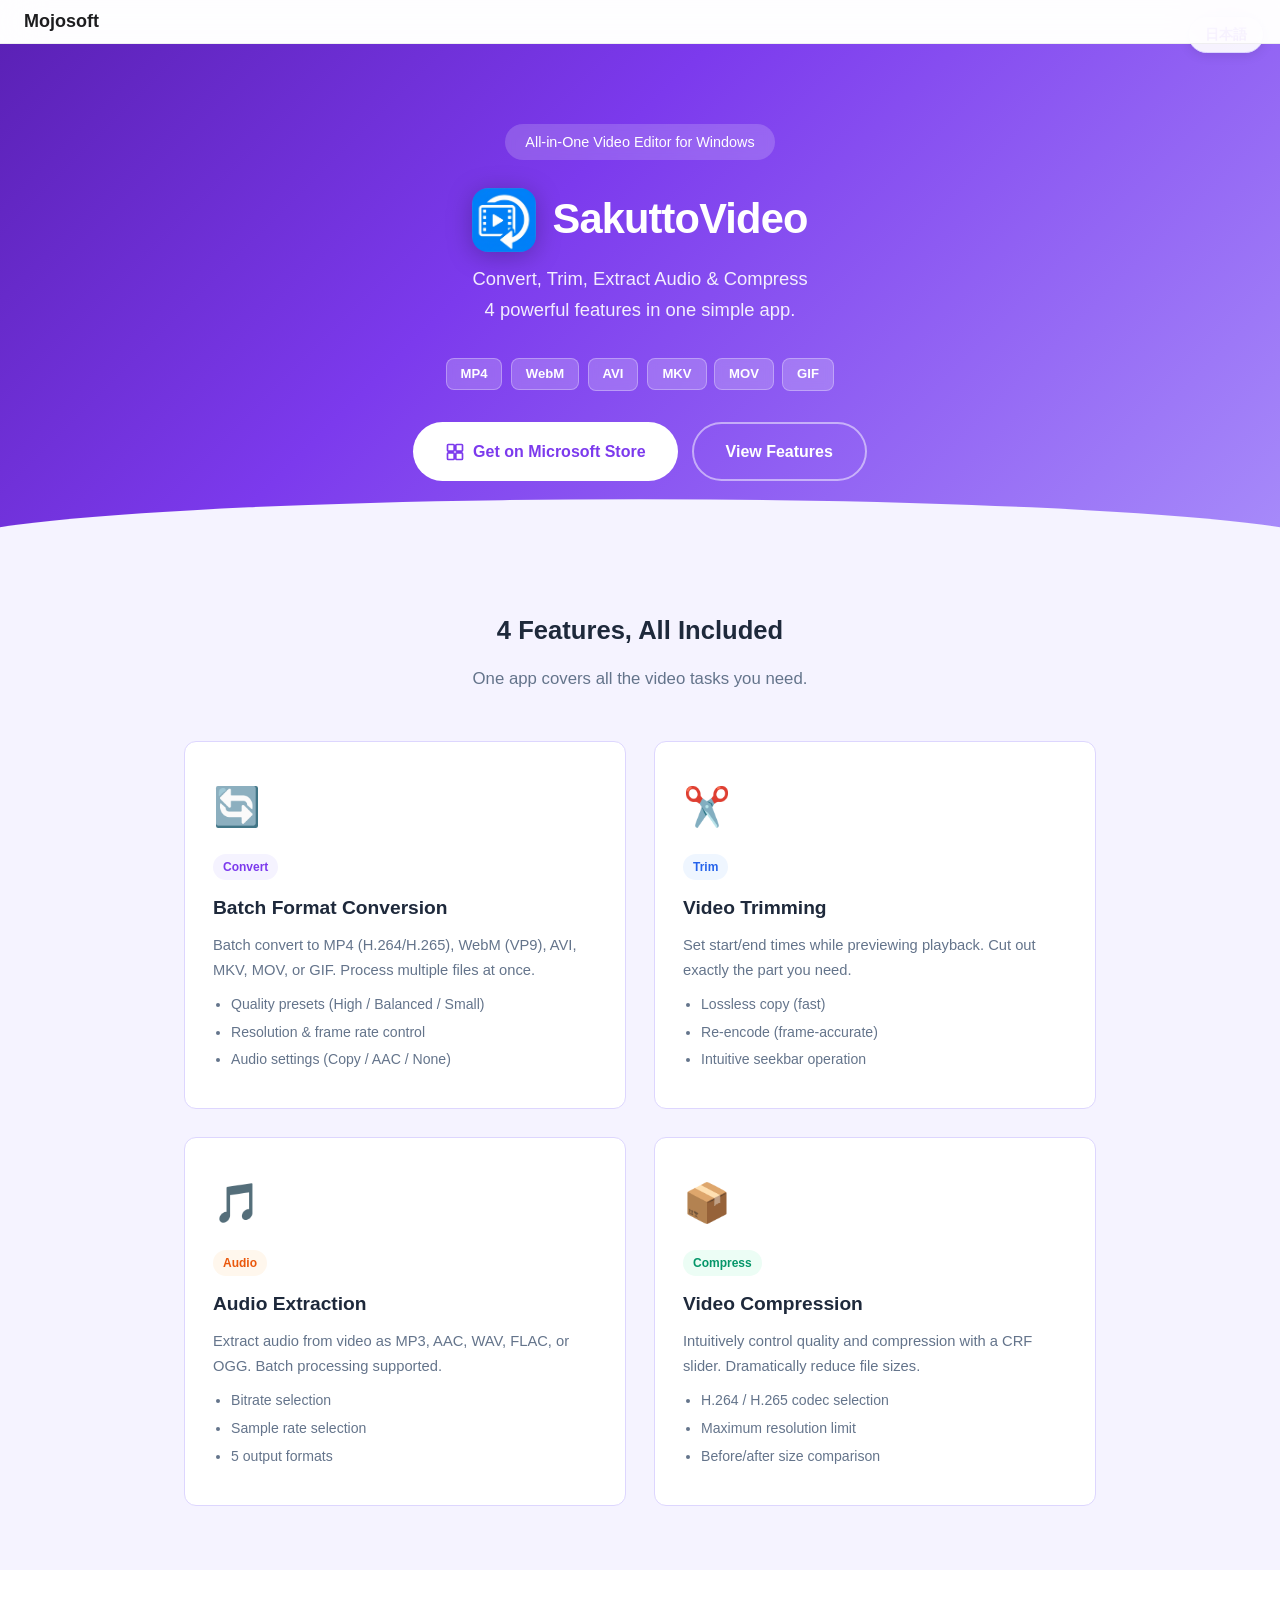
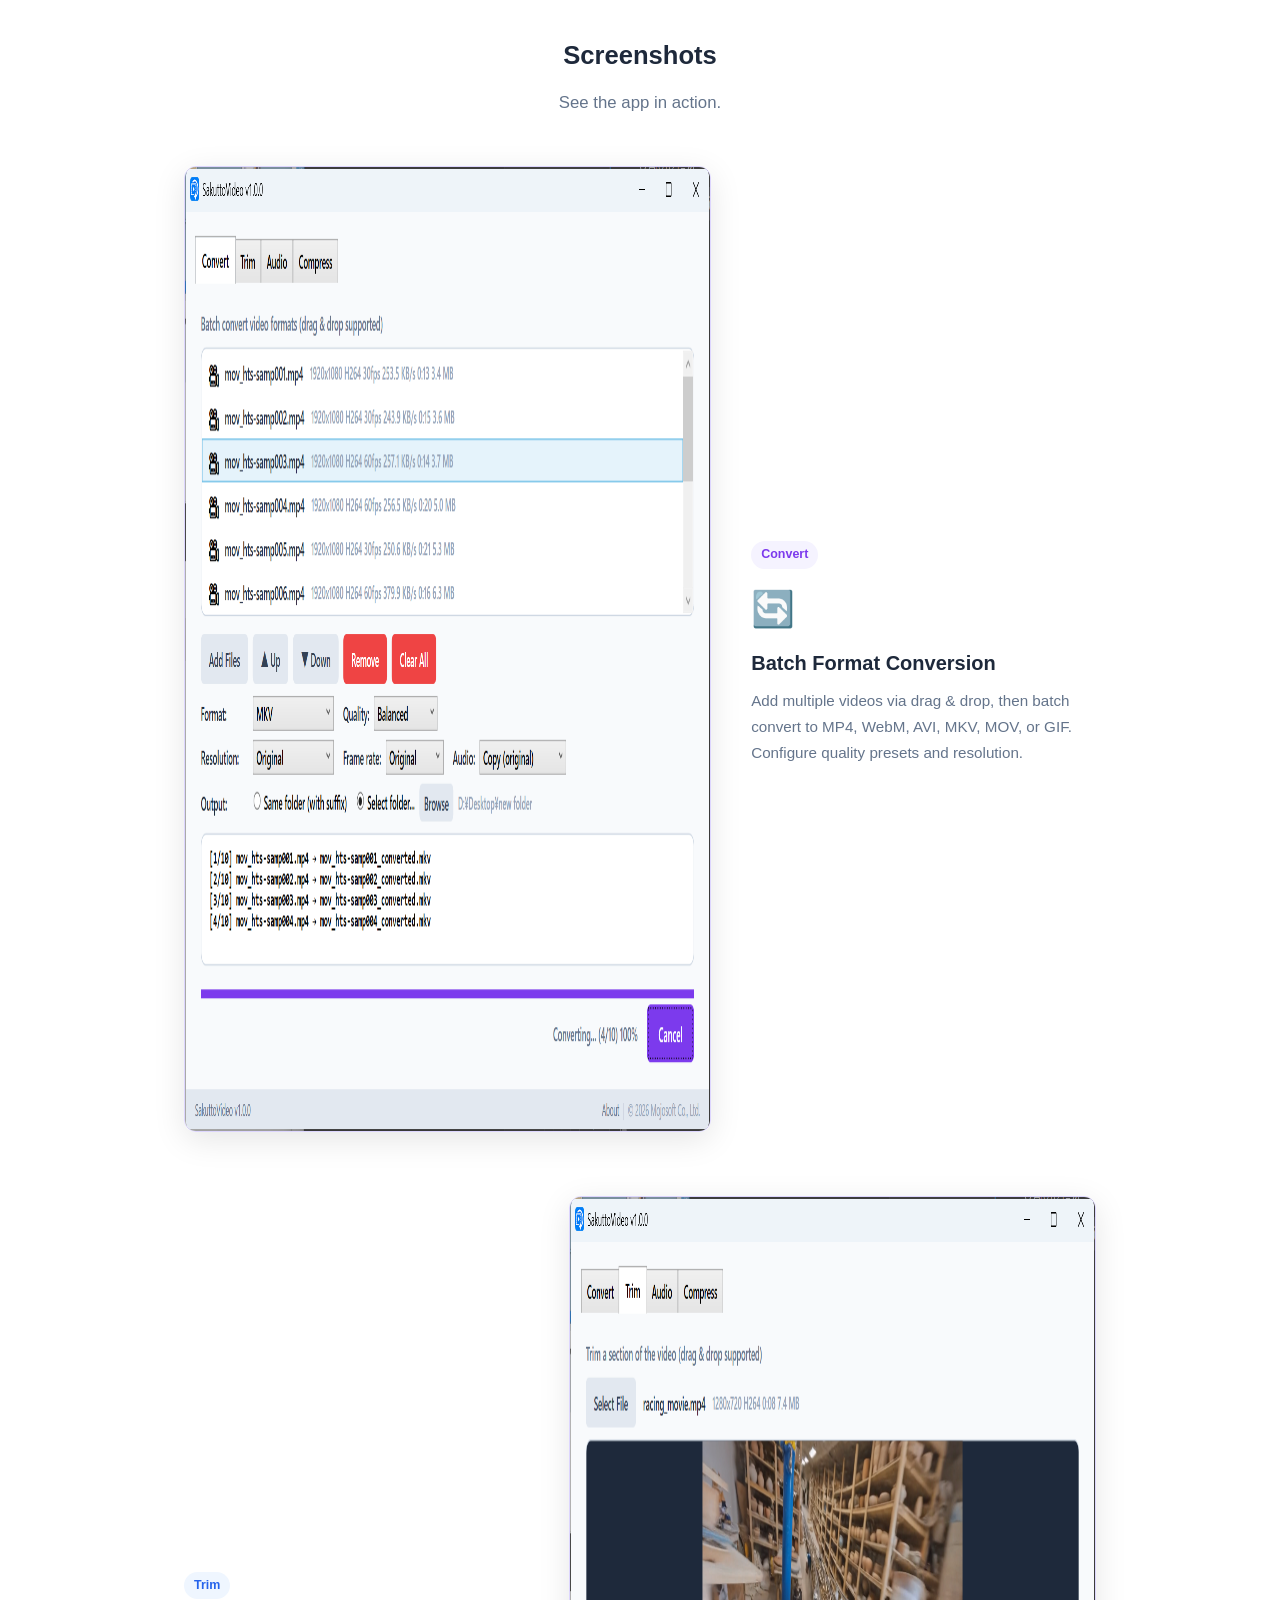
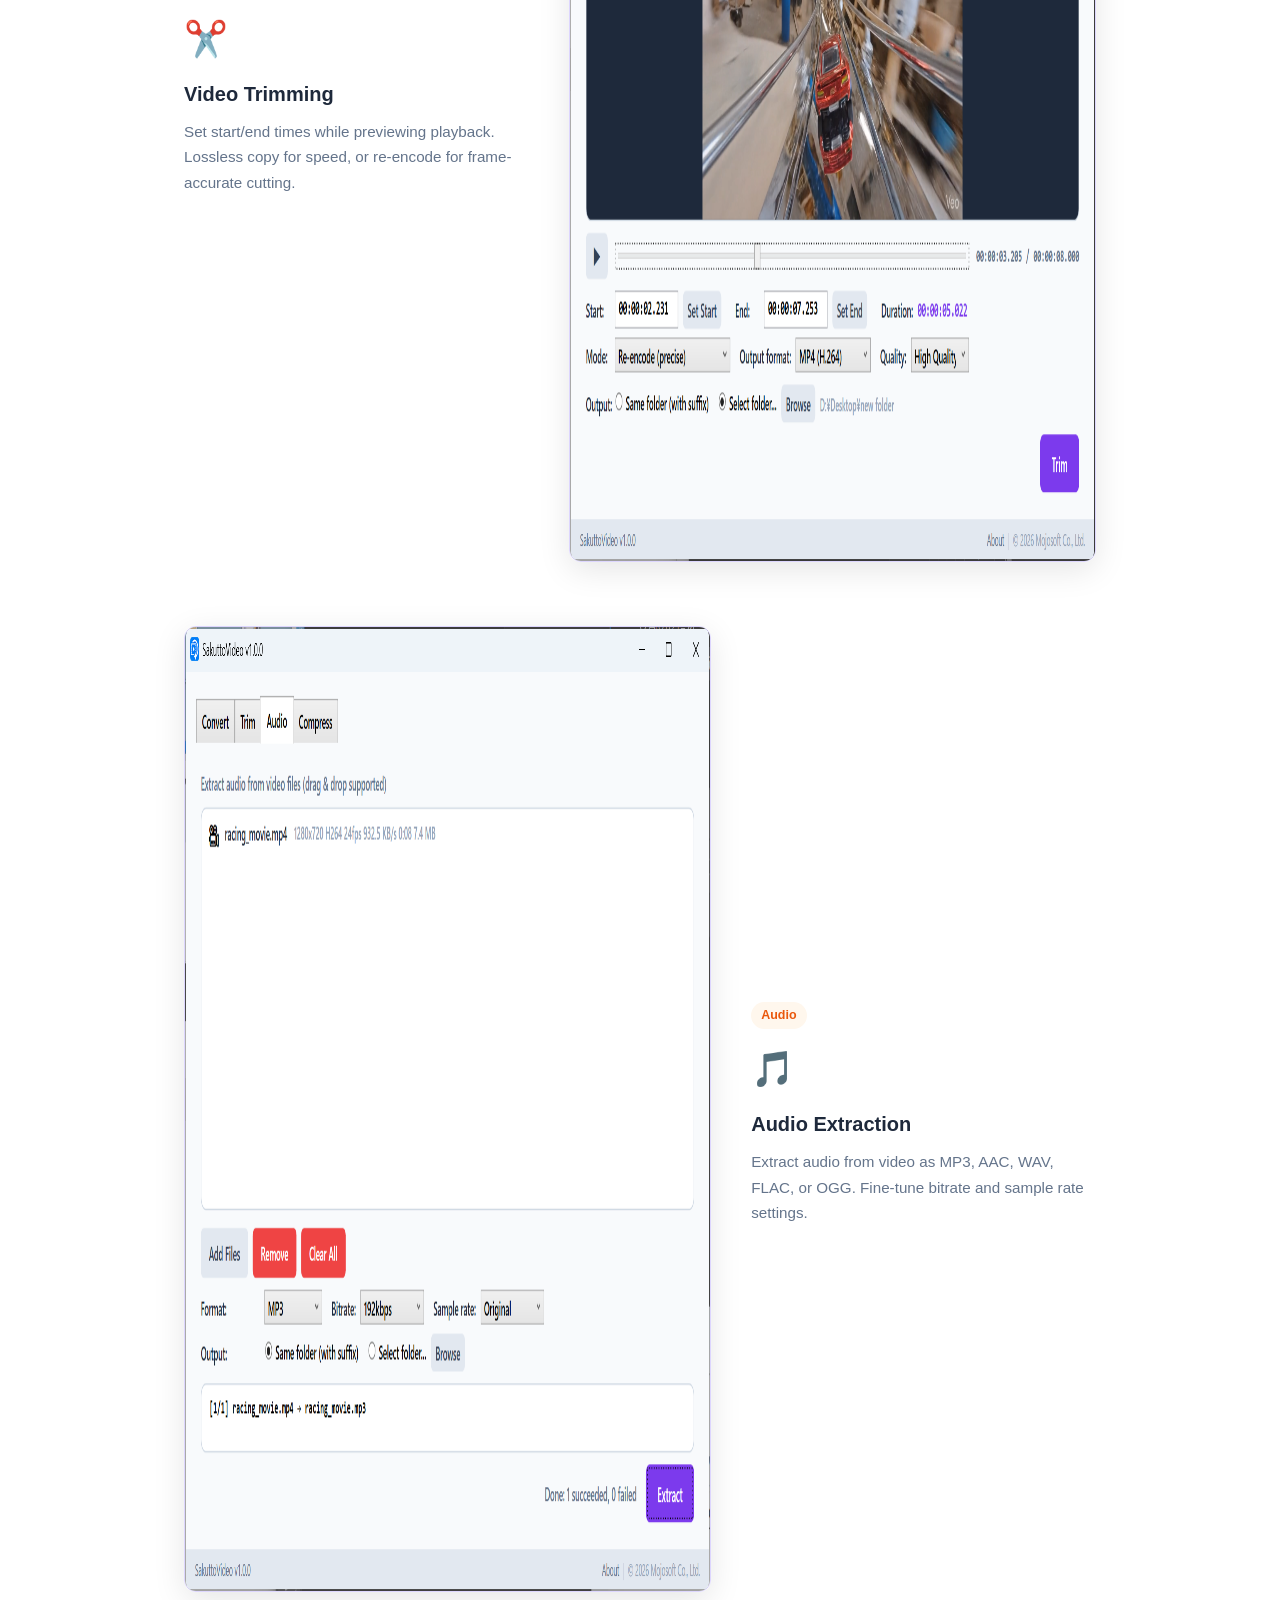
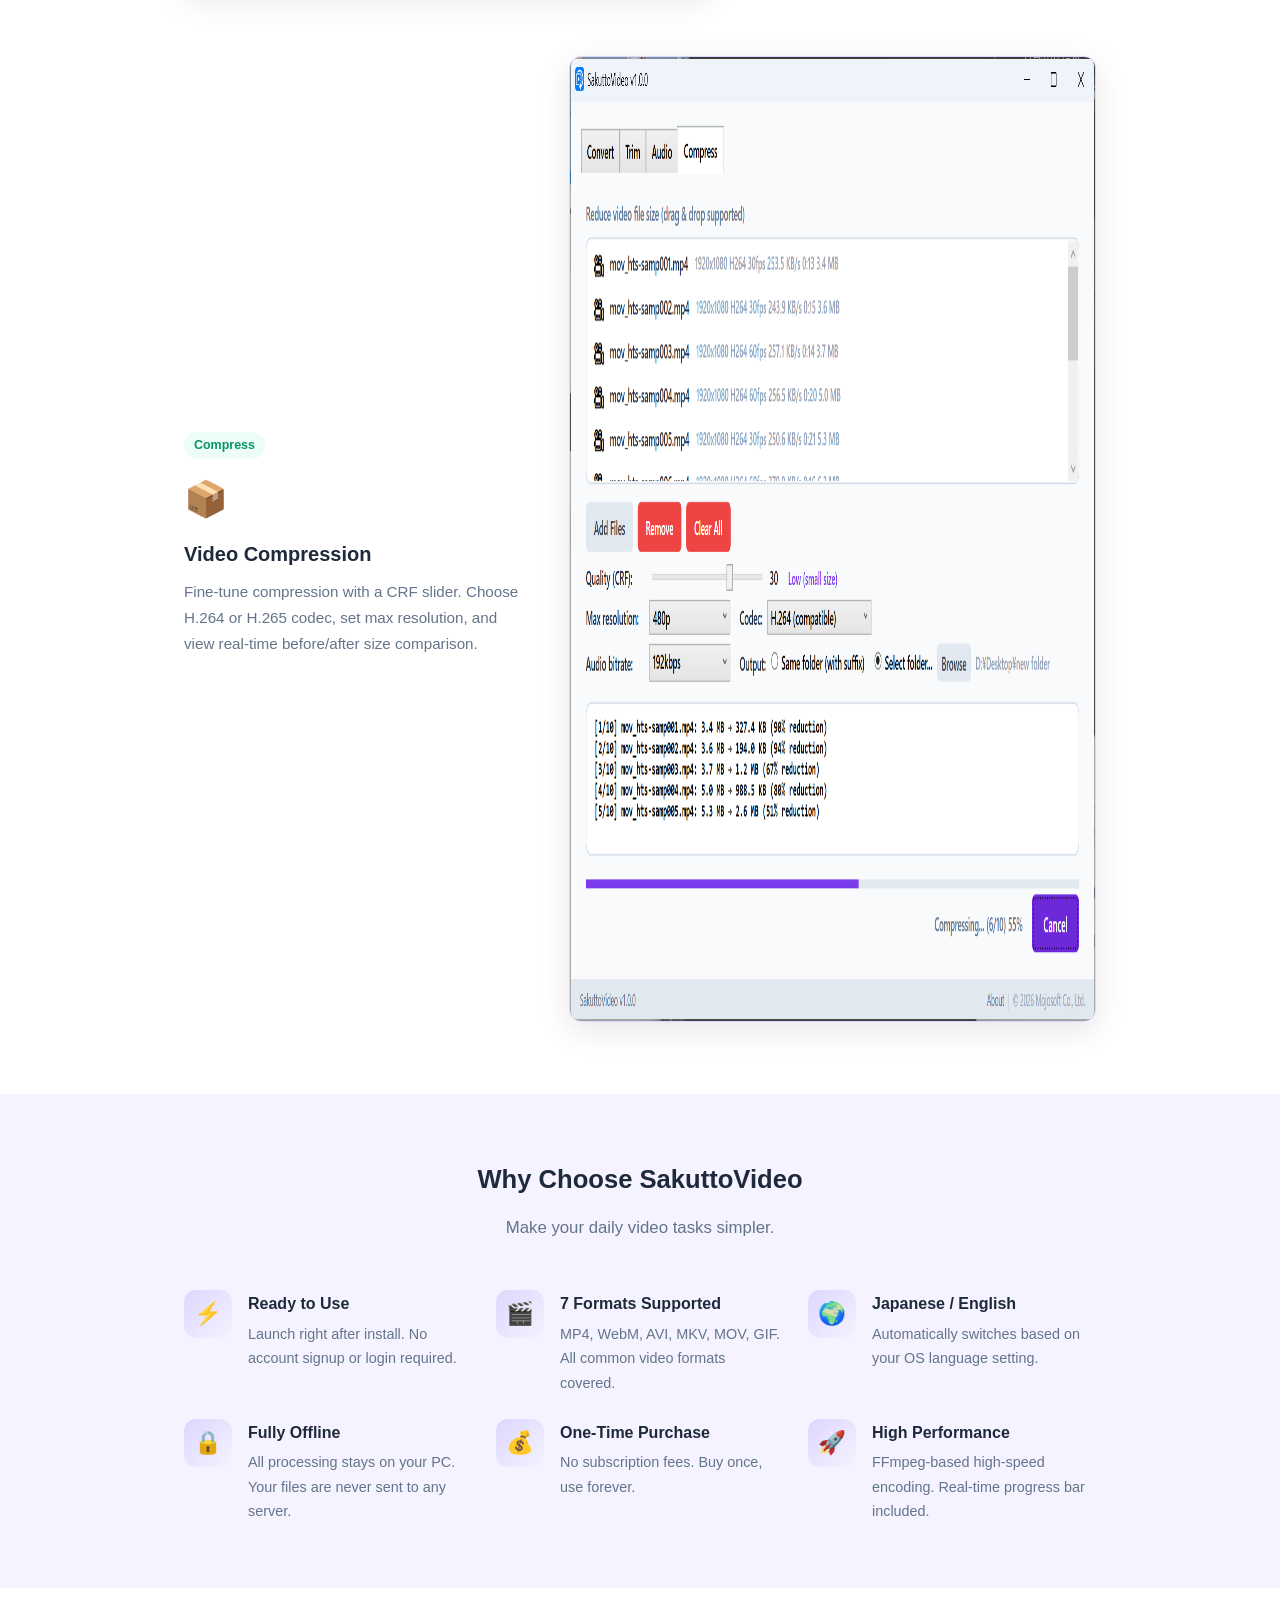
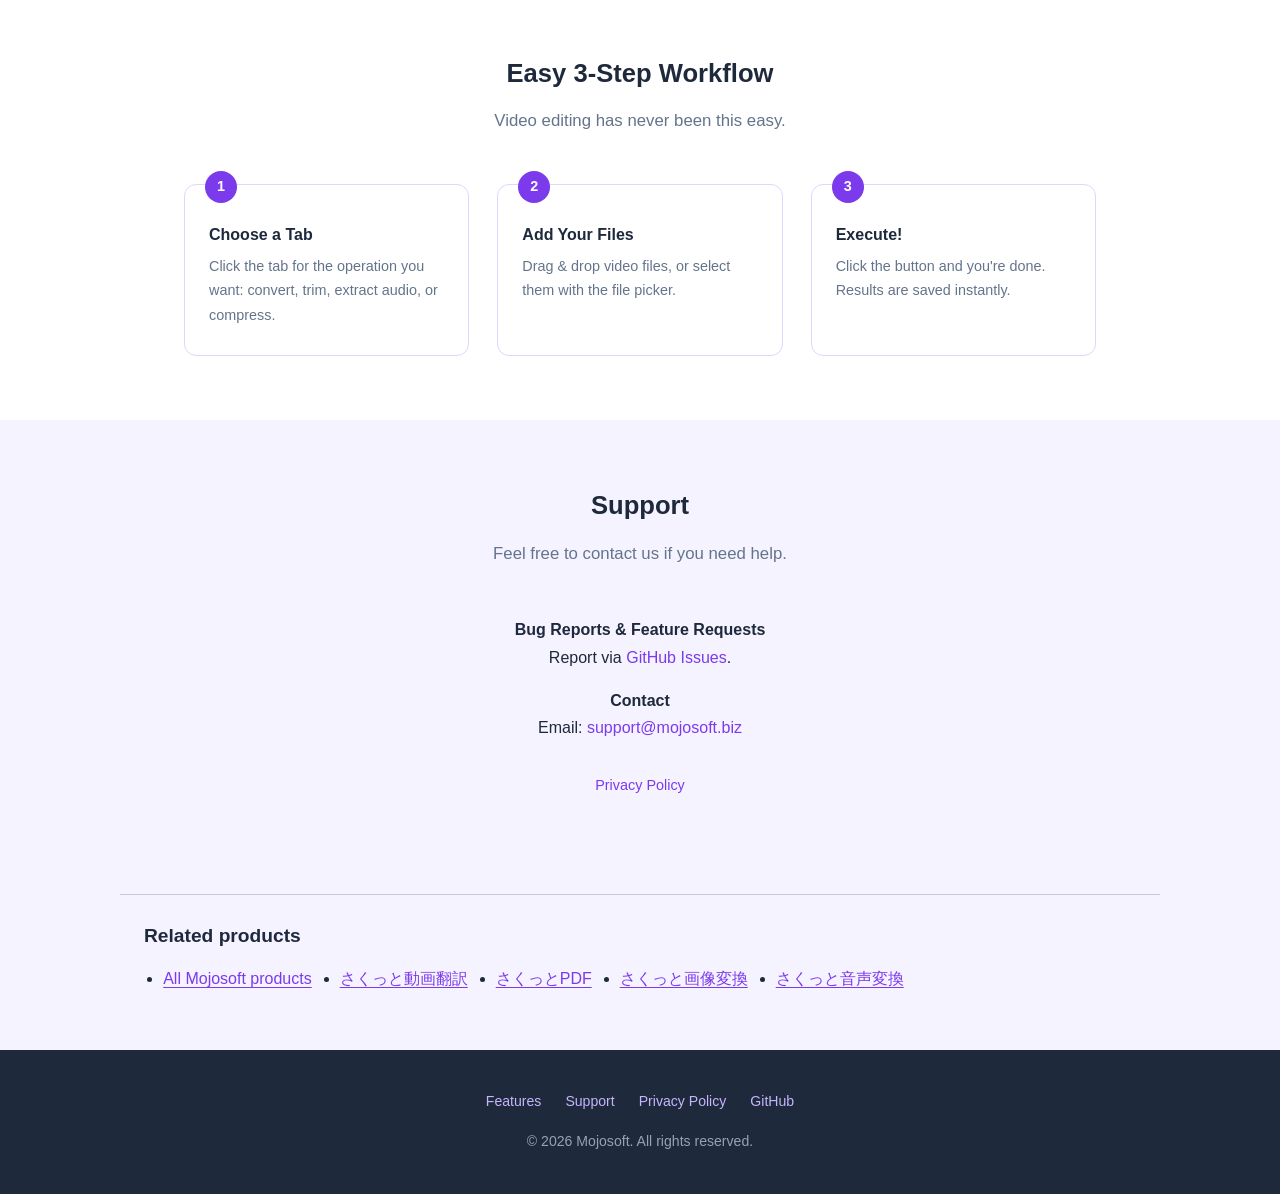
==== en/index.html @ abc1892b "Improve product SEO, canonical URLs and language navigation" ====
<!DOCTYPE html>
<html lang="en" class="lang-en">
<head>
<meta charset="UTF-8">
<meta name="viewport" content="width=device-width, initial-scale=1.0">
<title>SakuttoVideo | Convert, Compress &amp; Trim Video on Windows</title>
<meta name="description" content="Convert video formats, trim clips, extract audio and compress files in one Windows app. Process multiple videos in a batch. View screenshots and get the app from the Microsoft Store.">
<style>
*{margin:0;padding:0;box-sizing:border-box}
:root{--primary:#7C3AED;--primary-dark:#6D28D9;--accent:#F59E0B;--bg:#F5F3FF;--card:#FFFFFF;--text:#1E293B;--muted:#64748B;--border:#DDD6FE;--radius:12px}
body{font-family:"Segoe UI","Meiryo","Hiragino Sans",sans-serif;background:var(--bg);color:var(--text);line-height:1.7}
a{color:var(--primary);text-decoration:none}
a:hover{text-decoration:underline}

/* Language toggle */
.lang-toggle{position:fixed;top:16px;right:16px;z-index:1000;background:rgba(255,255,255,.92);border:1px solid var(--border);border-radius:999px;padding:6px 16px;font-size:.85rem;font-weight:600;cursor:pointer;box-shadow:0 2px 12px rgba(0,0,0,.1);transition:background .2s}
.lang-toggle:hover{background:#fff;box-shadow:0 4px 16px rgba(0,0,0,.15)}
[data-lang="ja"] .en,[data-lang="en"] .ja{display:none!important}

/* Hero */
.hero{background:linear-gradient(135deg,#5B21B6 0%,#7C3AED 40%,#A78BFA 100%);color:#fff;padding:80px 24px 64px;text-align:center;position:relative;overflow:hidden}
.hero::after{content:"";position:absolute;bottom:-2px;left:0;right:0;height:48px;background:var(--bg);clip-path:ellipse(55% 100% at 50% 100%)}
.hero-title{display:flex;align-items:center;justify-content:center;gap:16px;margin-bottom:8px}
.hero-title img{width:64px;height:64px;border-radius:16px;filter:drop-shadow(0 4px 12px rgba(0,0,0,.25))}
.hero h1{font-size:2.6rem;font-weight:800;letter-spacing:-.02em;margin:0}
.hero .subtitle{font-size:1.15rem;opacity:.9;margin-bottom:32px;font-weight:400}
.hero .tagline{display:inline-block;background:rgba(255,255,255,.18);border-radius:999px;padding:6px 20px;font-size:.9rem;margin-bottom:24px;backdrop-filter:blur(4px)}
.hero .formats{display:flex;gap:8px;justify-content:center;flex-wrap:wrap;margin-bottom:32px}
.hero .format-badge{background:rgba(255,255,255,.2);border:1px solid rgba(255,255,255,.3);border-radius:8px;padding:4px 14px;font-size:.82rem;font-weight:600;backdrop-filter:blur(4px)}
.cta-group{display:flex;gap:14px;justify-content:center;flex-wrap:wrap}
.btn{display:inline-flex;align-items:center;gap:8px;padding:14px 32px;border-radius:999px;font-size:1rem;font-weight:600;transition:transform .15s,box-shadow .15s;cursor:pointer;border:none}
.btn-primary{background:#fff;color:var(--primary)}
.btn-primary:hover{transform:translateY(-2px);box-shadow:0 8px 24px rgba(0,0,0,.18);text-decoration:none}
.btn-outline{background:transparent;color:#fff;border:2px solid rgba(255,255,255,.5)}
.btn-outline:hover{background:rgba(255,255,255,.12);text-decoration:none}

/* Container */
.container{max-width:960px;margin:0 auto;padding:0 24px}

/* Section */
.section{padding:64px 0}
.section-title{font-size:1.6rem;font-weight:700;text-align:center;margin-bottom:12px}
.section-desc{text-align:center;color:var(--muted);margin-bottom:48px;font-size:1.05rem}

/* Feature cards for 4 tabs */
.feature-grid{display:grid;grid-template-columns:repeat(2,1fr);gap:28px}
.feature-card{background:var(--card);border:1px solid var(--border);border-radius:var(--radius);padding:32px 28px;transition:transform .2s,box-shadow .2s}
.feature-card:hover{transform:translateY(-4px);box-shadow:0 12px 40px rgba(124,58,237,.12)}
.feature-card .feature-icon{font-size:2.4rem;margin-bottom:12px;display:block}
.feature-card .feature-tag{display:inline-block;font-size:.75rem;font-weight:600;padding:3px 10px;border-radius:999px;margin-bottom:12px}
.feature-card .feature-tag.convert{background:#F5F3FF;color:#7C3AED}
.feature-card .feature-tag.trim{background:#EFF6FF;color:#2563EB}
.feature-card .feature-tag.audio{background:#FFF7ED;color:#EA580C}
.feature-card .feature-tag.compress{background:#ECFDF5;color:#059669}
.feature-card h3{font-size:1.2rem;margin-bottom:8px;font-weight:700}
.feature-card p{font-size:.92rem;color:var(--muted);line-height:1.7}
.feature-card ul{margin-top:10px;padding-left:18px;font-size:.88rem;color:var(--muted)}
.feature-card ul li{margin-bottom:4px}

/* Feature detail rows (for screenshots) */
.feature-row{display:flex;gap:40px;align-items:center;margin-bottom:56px;flex-wrap:wrap}
.feature-row:last-child{margin-bottom:0}
.feature-row.reverse{flex-direction:row-reverse}
.feature-img{flex:1 1 55%;min-width:280px}
.feature-img img{width:100%;border-radius:var(--radius);box-shadow:0 8px 32px rgba(0,0,0,.10);border:1px solid var(--border);transition:transform .2s,box-shadow .2s}
.feature-img img:hover{transform:scale(1.02);box-shadow:0 12px 40px rgba(0,0,0,.15)}
.feature-info{flex:1 1 35%;min-width:220px}
.feature-info .feature-icon{font-size:2.2rem;margin-bottom:8px;display:block}
.feature-info h3{font-size:1.25rem;margin-bottom:8px;font-weight:700}
.feature-info p{font-size:.95rem;color:var(--muted);line-height:1.7}
.feature-info .feature-tag{display:inline-block;font-size:.78rem;font-weight:600;padding:3px 10px;border-radius:999px;margin-bottom:10px}
.feature-info .feature-tag.convert{background:#F5F3FF;color:#7C3AED}
.feature-info .feature-tag.trim{background:#EFF6FF;color:#2563EB}
.feature-info .feature-tag.audio{background:#FFF7ED;color:#EA580C}
.feature-info .feature-tag.compress{background:#ECFDF5;color:#059669}

/* Points */
.points{display:grid;grid-template-columns:repeat(auto-fit,minmax(260px,1fr));gap:24px;margin-top:40px}
.point{display:flex;gap:16px;align-items:flex-start}
.point-icon{flex-shrink:0;width:48px;height:48px;border-radius:12px;background:linear-gradient(135deg,#DDD6FE,#F5F3FF);display:flex;align-items:center;justify-content:center;font-size:1.4rem}
.point h3{font-size:1rem;margin-bottom:4px}
.point p{font-size:.9rem;color:var(--muted)}

/* Steps */
.steps{display:grid;grid-template-columns:repeat(auto-fit,minmax(240px,1fr));gap:28px;counter-reset:step}
.step{background:var(--card);border:1px solid var(--border);border-radius:var(--radius);padding:28px 24px;position:relative}
.step::before{counter-increment:step;content:counter(step);position:absolute;top:-14px;left:20px;width:32px;height:32px;border-radius:50%;background:var(--primary);color:#fff;font-weight:700;font-size:.9rem;display:flex;align-items:center;justify-content:center}
.step h3{margin-top:8px;font-size:1rem;margin-bottom:6px}
.step p{font-size:.9rem;color:var(--muted)}

/* Footer */
footer{background:#1E293B;color:#CBD5E1;padding:40px 24px;text-align:center;font-size:.88rem}
footer a{color:#C4B5FD}
footer .footer-links{margin-bottom:16px;display:flex;gap:24px;justify-content:center;flex-wrap:wrap}
footer .copyright{opacity:.7;margin-top:8px}

/* Responsive */
@media(max-width:700px){
  .hero h1{font-size:2rem}
  .hero .subtitle{font-size:1rem}
  .hero-logo{width:72px;height:72px;border-radius:18px}
  .feature-grid{grid-template-columns:1fr}
  .feature-row,.feature-row.reverse{flex-direction:column}
  .feature-img{min-width:100%}
  .feature-info{min-width:100%;text-align:center}
  .section{padding:48px 0}
  .feature-row{margin-bottom:40px}
}
</style>
  <link rel="canonical" href="https://mojosoftjp.github.io/sakutto-videoconverter/en/">
  <link rel="alternate" href="https://mojosoftjp.github.io/sakutto-videoconverter/" hreflang="ja">
  <link rel="alternate" href="https://mojosoftjp.github.io/sakutto-videoconverter/en/" hreflang="en">
  <link rel="alternate" href="https://mojosoftjp.github.io/sakutto-videoconverter/" hreflang="x-default">
  <meta name="robots" content="index, follow, max-image-preview:large">
  <meta property="og:title" content="SakuttoVideo | Convert, Compress &amp; Trim Video on Windows">
  <meta property="og:description" content="Convert video formats, trim clips, extract audio and compress files in one Windows app. Process multiple videos in a batch. View screenshots and get the app from the Microsoft Store.">
  <meta property="og:url" content="https://mojosoftjp.github.io/sakutto-videoconverter/en/">
  <meta property="og:type" content="website">
  <meta property="og:site_name" content="Mojosoft">
  <meta property="og:locale" content="en_US">
  <meta name="twitter:title" content="SakuttoVideo | Convert, Compress &amp; Trim Video on Windows">
  <meta name="twitter:description" content="Convert video formats, trim clips, extract audio and compress files in one Windows app. Process multiple videos in a batch. View screenshots and get the app from the Microsoft Store.">
  <meta property="og:image" content="https://mojosoftjp.github.io/sakutto-videoconverter/j1.png">
  <meta name="twitter:image" content="https://mojosoftjp.github.io/sakutto-videoconverter/j1.png">
  <meta property="og:image:alt" content="SakuttoVideo | Convert, Compress &amp; Trim Video on Windows">
  <meta name="twitter:image:alt" content="SakuttoVideo | Convert, Compress &amp; Trim Video on Windows">
  <meta property="og:image:width" content="1362">
  <meta property="og:image:height" content="966">
  <meta name="twitter:card" content="summary_large_image">
<script type="application/ld+json">
{
  "@context": "https://schema.org",
  "@graph": [
    {
      "@type": "SoftwareApplication",
      "@id": "https://mojosoftjp.github.io/sakutto-videoconverter/en/#software",
      "name": "さくっと動画変換",
      "url": "https://mojosoftjp.github.io/sakutto-videoconverter/en/",
      "description": "Convert video formats, trim clips, extract audio and compress files in one Windows app. Process multiple videos in a batch. View screenshots and get the app from the Microsoft Store.",
      "image": "https://mojosoftjp.github.io/sakutto-videoconverter/j1.png",
      "operatingSystem": "Windows",
      "applicationCategory": "MultimediaApplication",
      "inLanguage": "en",
      "publisher": {
        "@type": "Organization",
        "@id": "https://mojosoft.biz/#organization",
        "name": "Mojosoft",
        "url": "https://mojosoft.biz/"
      }
    },
    {
      "@type": "BreadcrumbList",
      "@id": "https://mojosoftjp.github.io/sakutto-videoconverter/en/#breadcrumb",
      "itemListElement": [
        {
          "@type": "ListItem",
          "position": 1,
          "name": "Mojosoft",
          "item": "https://mojosoft.biz/"
        },
        {
          "@type": "ListItem",
          "position": 2,
          "name": "さくっと動画変換",
          "item": "https://mojosoftjp.github.io/sakutto-videoconverter/en/"
        }
      ]
    },
    {
      "@type": "WebPage",
      "@id": "https://mojosoftjp.github.io/sakutto-videoconverter/en/#webpage",
      "url": "https://mojosoftjp.github.io/sakutto-videoconverter/en/",
      "name": "SakuttoVideo | Convert, Compress & Trim Video on Windows",
      "inLanguage": "en",
      "mainEntity": {
        "@id": "https://mojosoftjp.github.io/sakutto-videoconverter/en/#software"
      },
      "breadcrumb": {
        "@id": "https://mojosoftjp.github.io/sakutto-videoconverter/en/#breadcrumb"
      }
    }
  ]
}
</script>
<style id="seo-navigation-style">
.seo-navigation{max-width:1040px;margin:32px auto;padding:24px;line-height:1.8;border-top:1px solid #8886}
.seo-navigation h2{font-size:1.2rem;margin:0 0 12px}.seo-navigation ul{padding-left:1.2em;display:flex;flex-wrap:wrap;gap:8px 28px}
.seo-navigation a{text-decoration:underline;text-underline-offset:3px}.seo-navigation details{padding:12px 0;border-bottom:1px solid #8884}
.seo-navigation summary{cursor:pointer;font-weight:600}.seo-navigation p{margin:10px 0}.seo-product-label{display:block;font-size:.35em;line-height:1.5;margin-bottom:.6em;letter-spacing:0}
.seo-table-scroll{max-width:100%;overflow-x:auto;margin:16px 0}code{overflow-wrap:anywhere;word-break:break-word}
@media(prefers-reduced-motion:reduce){.fade-in,.reveal,.reveal-scale,.rv{opacity:1!important;transform:none!important;animation:none!important;transition:none!important}}
</style><noscript><style>.fade-in,.reveal,.reveal-scale,.rv{opacity:1!important;transform:none!important}</style></noscript>
</head>
<body data-lang="en">

<!-- Mojosoft Header -->
<nav style="position:fixed;top:0;left:0;right:0;z-index:9999;background:rgba(255,255,255,.85);backdrop-filter:saturate(180%) blur(20px);-webkit-backdrop-filter:saturate(180%) blur(20px);border-bottom:1px solid rgba(0,0,0,.06);height:44px;display:flex;align-items:center;padding:0 24px;">
  <a href="https://mojosoft.biz/" style="font-size:18px;font-weight:700;color:#1D1D1F;text-decoration:none;font-family:'Noto Sans JP',sans-serif;">Mojosoft</a>
</nav>
<div style="height:44px;"></div>

<!-- Language toggle -->
<a class="lang-toggle" href="https://mojosoftjp.github.io/sakutto-videoconverter/" lang="ja" style="text-decoration:none">日本語</a>

<!-- Hero -->
<header class="hero">
  <div class="ja"><div class="tagline">Windows 用動画編集ツール</div></div>
  <div class="en"><div class="tagline">All-in-One Video Editor for Windows</div></div>
  <div class="hero-title">
    <img src="../logo.png" alt="SakuttoVideo icon" width="1080" height="1080" decoding="async">
    <h1><span class="ja">さくっと動画変換</span><span class="en">SakuttoVideo</span></h1>
  </div>
  <p class="subtitle">
    <span class="ja">変換・トリミング・音声抽出・圧縮<br>4つの機能をシンプルなひとつのアプリに。</span>
    <span class="en">Convert, Trim, Extract Audio &amp; Compress<br>4 powerful features in one simple app.</span>
  </p>
  <div class="formats">
    <span class="format-badge">MP4</span>
    <span class="format-badge">WebM</span>
    <span class="format-badge">AVI</span>
    <span class="format-badge">MKV</span>
    <span class="format-badge">MOV</span>
    <span class="format-badge">GIF</span>
  </div>
  <div class="cta-group">
    <a href="https://www.microsoft.com/store/apps/9N09RQK239JP" class="btn btn-primary">
      <svg width="20" height="20" viewBox="0 0 24 24" fill="none" stroke="currentColor" stroke-width="2"><rect x="3" y="3" width="8" height="8" rx="1"/><rect x="13" y="3" width="8" height="8" rx="1"/><rect x="3" y="13" width="8" height="8" rx="1"/><rect x="13" y="13" width="8" height="8" rx="1"/></svg>
      <span class="ja">Microsoft Store で入手</span><span class="en">Get on Microsoft Store</span>
    </a>
    <a href="#features" class="btn btn-outline">
      <span class="ja">機能を見る</span><span class="en">View Features</span>
    </a>
  </div>
</header>

<!-- Feature overview cards -->
<section id="features" class="section">
  <div class="container">
    <h2 class="section-title"><span class="ja">4つの機能、ぜんぶ入り</span><span class="en">4 Features, All Included</span></h2>
    <p class="section-desc"><span class="ja">動画の変換・編集がこのアプリひとつで完結します。</span><span class="en">One app covers all the video tasks you need.</span></p>
    <div class="feature-grid">
      <!-- 1: Convert -->
      <div class="feature-card">
        <span class="feature-icon">&#x1F504;</span>
        <span class="feature-tag convert"><span class="ja">変換</span><span class="en">Convert</span></span>
        <h3><span class="ja">一括フォーマット変換</span><span class="en">Batch Format Conversion</span></h3>
        <p><span class="ja">MP4(H.264/H.265)・WebM(VP9)・AVI・MKV・MOV・GIFへ一括変換。複数ファイルをまとめて処理。</span><span class="en">Batch convert to MP4 (H.264/H.265), WebM (VP9), AVI, MKV, MOV, or GIF. Process multiple files at once.</span></p>
        <ul>
          <li><span class="ja">画質プリセット（高画質/バランス/小サイズ）</span><span class="en">Quality presets (High / Balanced / Small)</span></li>
          <li><span class="ja">解像度・フレームレート指定</span><span class="en">Resolution &amp; frame rate control</span></li>
          <li><span class="ja">音声設定（コピー/AAC/なし）</span><span class="en">Audio settings (Copy / AAC / None)</span></li>
        </ul>
      </div>
      <!-- 2: Trim -->
      <div class="feature-card">
        <span class="feature-icon">&#x2702;&#xFE0F;</span>
        <span class="feature-tag trim"><span class="ja">トリミング</span><span class="en">Trim</span></span>
        <h3><span class="ja">動画トリミング</span><span class="en">Video Trimming</span></h3>
        <p><span class="ja">プレビュー再生しながら開始・終了時刻を設定。必要な部分だけ切り出し。</span><span class="en">Set start/end times while previewing playback. Cut out exactly the part you need.</span></p>
        <ul>
          <li><span class="ja">無劣化コピー（高速）</span><span class="en">Lossless copy (fast)</span></li>
          <li><span class="ja">再エンコード（フレーム正確）</span><span class="en">Re-encode (frame-accurate)</span></li>
          <li><span class="ja">シークバーで直感的に操作</span><span class="en">Intuitive seekbar operation</span></li>
        </ul>
      </div>
      <!-- 3: Audio Extract -->
      <div class="feature-card">
        <span class="feature-icon">&#x1F3B5;</span>
        <span class="feature-tag audio"><span class="ja">音声抽出</span><span class="en">Audio</span></span>
        <h3><span class="ja">音声抽出</span><span class="en">Audio Extraction</span></h3>
        <p><span class="ja">動画からMP3・AAC・WAV・FLAC・OGGで音声を抽出。複数ファイルの一括処理に対応。</span><span class="en">Extract audio from video as MP3, AAC, WAV, FLAC, or OGG. Batch processing supported.</span></p>
        <ul>
          <li><span class="ja">ビットレート指定</span><span class="en">Bitrate selection</span></li>
          <li><span class="ja">サンプルレート指定</span><span class="en">Sample rate selection</span></li>
          <li><span class="ja">5フォーマット対応</span><span class="en">5 output formats</span></li>
        </ul>
      </div>
      <!-- 4: Compress -->
      <div class="feature-card">
        <span class="feature-icon">&#x1F4E6;</span>
        <span class="feature-tag compress"><span class="ja">圧縮</span><span class="en">Compress</span></span>
        <h3><span class="ja">動画圧縮</span><span class="en">Video Compression</span></h3>
        <p><span class="ja">CRFスライダーで画質と圧縮率を直感的にコントロール。ファイルサイズを大幅削減。</span><span class="en">Intuitively control quality and compression with a CRF slider. Dramatically reduce file sizes.</span></p>
        <ul>
          <li><span class="ja">H.264 / H.265 コーデック選択</span><span class="en">H.264 / H.265 codec selection</span></li>
          <li><span class="ja">最大解像度制限</span><span class="en">Maximum resolution limit</span></li>
          <li><span class="ja">圧縮前後サイズ比較</span><span class="en">Before/after size comparison</span></li>
        </ul>
      </div>
    </div>
  </div>
</section>

<!-- Screenshots -->
<section class="section" style="background:#fff">
  <div class="container">
    <h2 class="section-title"><span class="ja">スクリーンショット</span><span class="en">Screenshots</span></h2>
    <p class="section-desc"><span class="ja">実際のアプリの画面をご覧ください。</span><span class="en">See the app in action.</span></p>

    <!-- 1: Convert -->
    <div class="feature-row">
      <div class="feature-img">
        <img class="ja" src="../j1.png" alt="一括変換の画面" loading="lazy" width="1362" height="966" decoding="async">
        <img class="en" src="../e1.png" alt="Batch Convert" loading="lazy" width="1362" height="966" decoding="async">
      </div>
      <div class="feature-info">
        <span class="feature-tag convert"><span class="ja">変換</span><span class="en">Convert</span></span>
        <span class="feature-icon">&#x1F504;</span>
        <h3><span class="ja">一括フォーマット変換</span><span class="en">Batch Format Conversion</span></h3>
        <p><span class="ja">複数の動画をドラッグ&amp;ドロップで追加し、MP4・WebM・AVI・MKV・MOV・GIFに一括変換。画質プリセットや解像度も設定可能。</span><span class="en">Add multiple videos via drag &amp; drop, then batch convert to MP4, WebM, AVI, MKV, MOV, or GIF. Configure quality presets and resolution.</span></p>
      </div>
    </div>

    <!-- 2: Trim -->
    <div class="feature-row reverse">
      <div class="feature-img">
        <img class="ja" src="../j2.png" alt="トリミングの画面" loading="lazy" width="1362" height="966" decoding="async">
        <img class="en" src="../e2.png" alt="Trim" loading="lazy" width="1362" height="966" decoding="async">
      </div>
      <div class="feature-info">
        <span class="feature-tag trim"><span class="ja">トリミング</span><span class="en">Trim</span></span>
        <span class="feature-icon">&#x2702;&#xFE0F;</span>
        <h3><span class="ja">動画トリミング</span><span class="en">Video Trimming</span></h3>
        <p><span class="ja">プレビュー再生しながら開始・終了時刻を指定。無劣化コピーなら高速に、再エンコードならフレーム単位で正確に切り出し。</span><span class="en">Set start/end times while previewing playback. Lossless copy for speed, or re-encode for frame-accurate cutting.</span></p>
      </div>
    </div>

    <!-- 3: Audio Extract -->
    <div class="feature-row">
      <div class="feature-img">
        <img class="ja" src="../j3.png" alt="音声抽出の画面" loading="lazy" width="1362" height="966" decoding="async">
        <img class="en" src="../e3.png" alt="Audio Extraction" loading="lazy" width="1362" height="966" decoding="async">
      </div>
      <div class="feature-info">
        <span class="feature-tag audio"><span class="ja">音声抽出</span><span class="en">Audio</span></span>
        <span class="feature-icon">&#x1F3B5;</span>
        <h3><span class="ja">音声抽出</span><span class="en">Audio Extraction</span></h3>
        <p><span class="ja">動画から音声だけをMP3・AAC・WAV・FLAC・OGGで抽出。ビットレートやサンプルレートも細かく指定可能。</span><span class="en">Extract audio from video as MP3, AAC, WAV, FLAC, or OGG. Fine-tune bitrate and sample rate settings.</span></p>
      </div>
    </div>

    <!-- 4: Compress -->
    <div class="feature-row reverse">
      <div class="feature-img">
        <img class="ja" src="../j4.png" alt="圧縮の画面" loading="lazy" width="1362" height="966" decoding="async">
        <img class="en" src="../e4.png" alt="Compression" loading="lazy" width="1362" height="966" decoding="async">
      </div>
      <div class="feature-info">
        <span class="feature-tag compress"><span class="ja">圧縮</span><span class="en">Compress</span></span>
        <span class="feature-icon">&#x1F4E6;</span>
        <h3><span class="ja">動画圧縮</span><span class="en">Video Compression</span></h3>
        <p><span class="ja">CRFスライダーで圧縮率を微調整。H.264/H.265コーデック選択、最大解像度制限、圧縮前後のサイズ比較をリアルタイム表示。</span><span class="en">Fine-tune compression with a CRF slider. Choose H.264 or H.265 codec, set max resolution, and view real-time before/after size comparison.</span></p>
      </div>
    </div>
  </div>
</section>

<!-- Why choose -->
<section class="section">
  <div class="container">
    <h2 class="section-title"><span class="ja">選ばれる理由</span><span class="en">Why Choose SakuttoVideo</span></h2>
    <p class="section-desc"><span class="ja">日常の動画作業を、もっとシンプルに。</span><span class="en">Make your daily video tasks simpler.</span></p>
    <div class="points">
      <div class="point">
        <div class="point-icon">&#x26A1;</div>
        <div>
          <h3><span class="ja">すぐ使える</span><span class="en">Ready to Use</span></h3>
          <p><span class="ja">インストールしたらすぐ起動。アカウント登録もログインも不要です。</span><span class="en">Launch right after install. No account signup or login required.</span></p>
        </div>
      </div>
      <div class="point">
        <div class="point-icon">&#x1F3AC;</div>
        <div>
          <h3><span class="ja">7フォーマット対応</span><span class="en">7 Formats Supported</span></h3>
          <p><span class="ja">MP4・WebM・AVI・MKV・MOV・GIF。よく使う動画形式をすべてカバー。</span><span class="en">MP4, WebM, AVI, MKV, MOV, GIF. All common video formats covered.</span></p>
        </div>
      </div>
      <div class="point">
        <div class="point-icon">&#x1F30D;</div>
        <div>
          <h3><span class="ja">日本語/英語対応</span><span class="en">Japanese / English</span></h3>
          <p><span class="ja">OSの言語設定に合わせて自動で切り替わります。</span><span class="en">Automatically switches based on your OS language setting.</span></p>
        </div>
      </div>
      <div class="point">
        <div class="point-icon">&#x1F512;</div>
        <div>
          <h3><span class="ja">完全オフライン</span><span class="en">Fully Offline</span></h3>
          <p><span class="ja">すべての処理はPC上で完結。ファイルが外部に送信されることはありません。</span><span class="en">All processing stays on your PC. Your files are never sent to any server.</span></p>
        </div>
      </div>
      <div class="point">
        <div class="point-icon">&#x1F4B0;</div>
        <div>
          <h3><span class="ja">買い切り</span><span class="en">One-Time Purchase</span></h3>
          <p><span class="ja">月額課金なし。一度購入すればずっと使えます。</span><span class="en">No subscription fees. Buy once, use forever.</span></p>
        </div>
      </div>
      <div class="point">
        <div class="point-icon">&#x1F680;</div>
        <div>
          <h3><span class="ja">高性能</span><span class="en">High Performance</span></h3>
          <p><span class="ja">FFmpegベースの高速エンコード。プログレスバーで進捗をリアルタイム確認。</span><span class="en">FFmpeg-based high-speed encoding. Real-time progress bar included.</span></p>
        </div>
      </div>
    </div>
  </div>
</section>

<!-- How to use -->
<section class="section" style="background:#fff">
  <div class="container">
    <h2 class="section-title"><span class="ja">使い方はかんたん 3ステップ</span><span class="en">Easy 3-Step Workflow</span></h2>
    <p class="section-desc"><span class="ja">動画編集がこんなにラクになります。</span><span class="en">Video editing has never been this easy.</span></p>
    <div class="steps">
      <div class="step">
        <h3><span class="ja">タブを選ぶ</span><span class="en">Choose a Tab</span></h3>
        <p><span class="ja">変換・トリミング・音声抽出・圧縮から、やりたい操作をクリック。</span><span class="en">Click the tab for the operation you want: convert, trim, extract audio, or compress.</span></p>
      </div>
      <div class="step">
        <h3><span class="ja">ファイルを入れる</span><span class="en">Add Your Files</span></h3>
        <p><span class="ja">動画ファイルをドラッグ&amp;ドロップ、またはボタンで選択。</span><span class="en">Drag &amp; drop video files, or select them with the file picker.</span></p>
      </div>
      <div class="step">
        <h3><span class="ja">実行！</span><span class="en">Execute!</span></h3>
        <p><span class="ja">ボタンをクリックするだけ。処理結果はすぐに保存されます。</span><span class="en">Click the button and you're done. Results are saved instantly.</span></p>
      </div>
    </div>
  </div>
</section>

<!-- Support -->
<section id="support" class="section">
  <div class="container">
    <h2 class="section-title"><span class="ja">サポート</span><span class="en">Support</span></h2>
    <p class="section-desc"><span class="ja">お困りの際はお気軽にお問い合わせください。</span><span class="en">Feel free to contact us if you need help.</span></p>
    <div style="max-width:560px;margin:0 auto;text-align:center">
      <p style="margin-bottom:16px">
        <strong><span class="ja">不具合の報告・機能のリクエスト</span><span class="en">Bug Reports &amp; Feature Requests</span></strong><br>
        <span class="ja"><a href="https://github.com/mojosoftjp/sakutto-videoconverter/issues">GitHub Issues</a> からご報告いただけます。</span>
        <span class="en">Report via <a href="https://github.com/mojosoftjp/sakutto-videoconverter/issues">GitHub Issues</a>.</span>
      </p>
      <p style="margin-bottom:16px">
        <strong><span class="ja">お問い合わせ</span><span class="en">Contact</span></strong><br>
        Email: <a href="mailto:support@mojosoft.biz">support@mojosoft.biz</a>
      </p>
      <p style="color:var(--muted);font-size:.9rem;margin-top:32px">
        <a href="../privacy.html"><span class="ja">プライバシーポリシー</span><span class="en">Privacy Policy</span></a>
      </p>
    </div>
  </div>
</section>

<!-- Footer -->
<nav class="seo-navigation" aria-label="Related products"><h2>Related products</h2><ul><li><a href="https://mojosoft.biz/#products">All Mojosoft products</a></li><li><a href="https://mojosoftjp.github.io/sakutto-videotranslator/en/">さくっと動画翻訳</a></li><li><a href="https://mojosoftjp.github.io/sakutto-pdf/en/">さくっとPDF</a></li><li><a href="https://mojosoftjp.github.io/sakutto-imageconverter/en/">さくっと画像変換</a></li><li><a href="https://mojosoftjp.github.io/sakutto-audioconverter/en/">さくっと音声変換</a></li></ul></nav>
<footer>
  <div class="footer-links">
    <a href="#features"><span class="ja">機能</span><span class="en">Features</span></a>
    <a href="#support"><span class="ja">サポート</span><span class="en">Support</span></a>
    <a href="../privacy.html"><span class="ja">プライバシーポリシー</span><span class="en">Privacy Policy</span></a>
    <a href="https://github.com/mojosoftjp/sakutto-videoconverter">GitHub</a>
  </div>
  <div class="copyright">&copy; 2026 Mojosoft. All rights reserved.</div>
</footer>

<script>
function setLang(lang) {
  if (lang !== "en") window.location.assign("https://mojosoftjp.github.io/sakutto-videoconverter/" + window.location.hash);
}
function toggleLang() { setLang("ja"); }
</script>

</body>
</html>
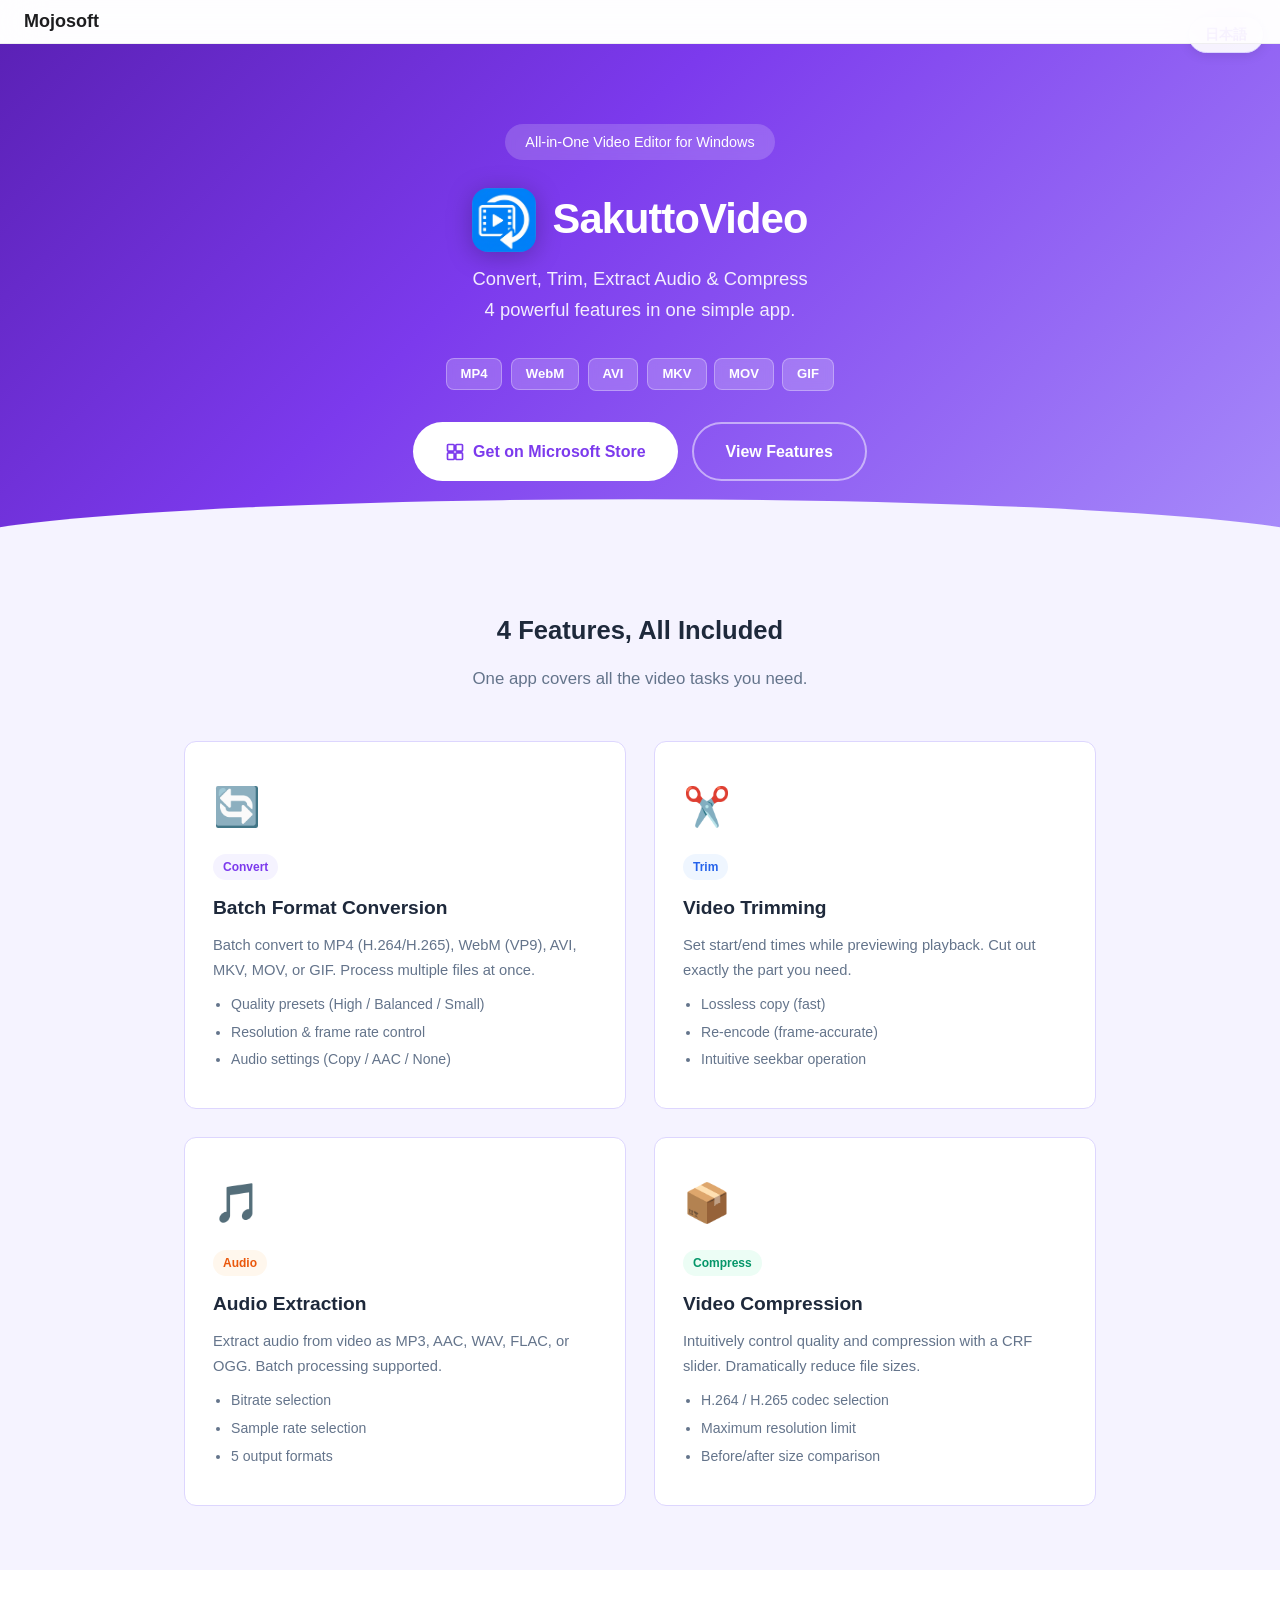
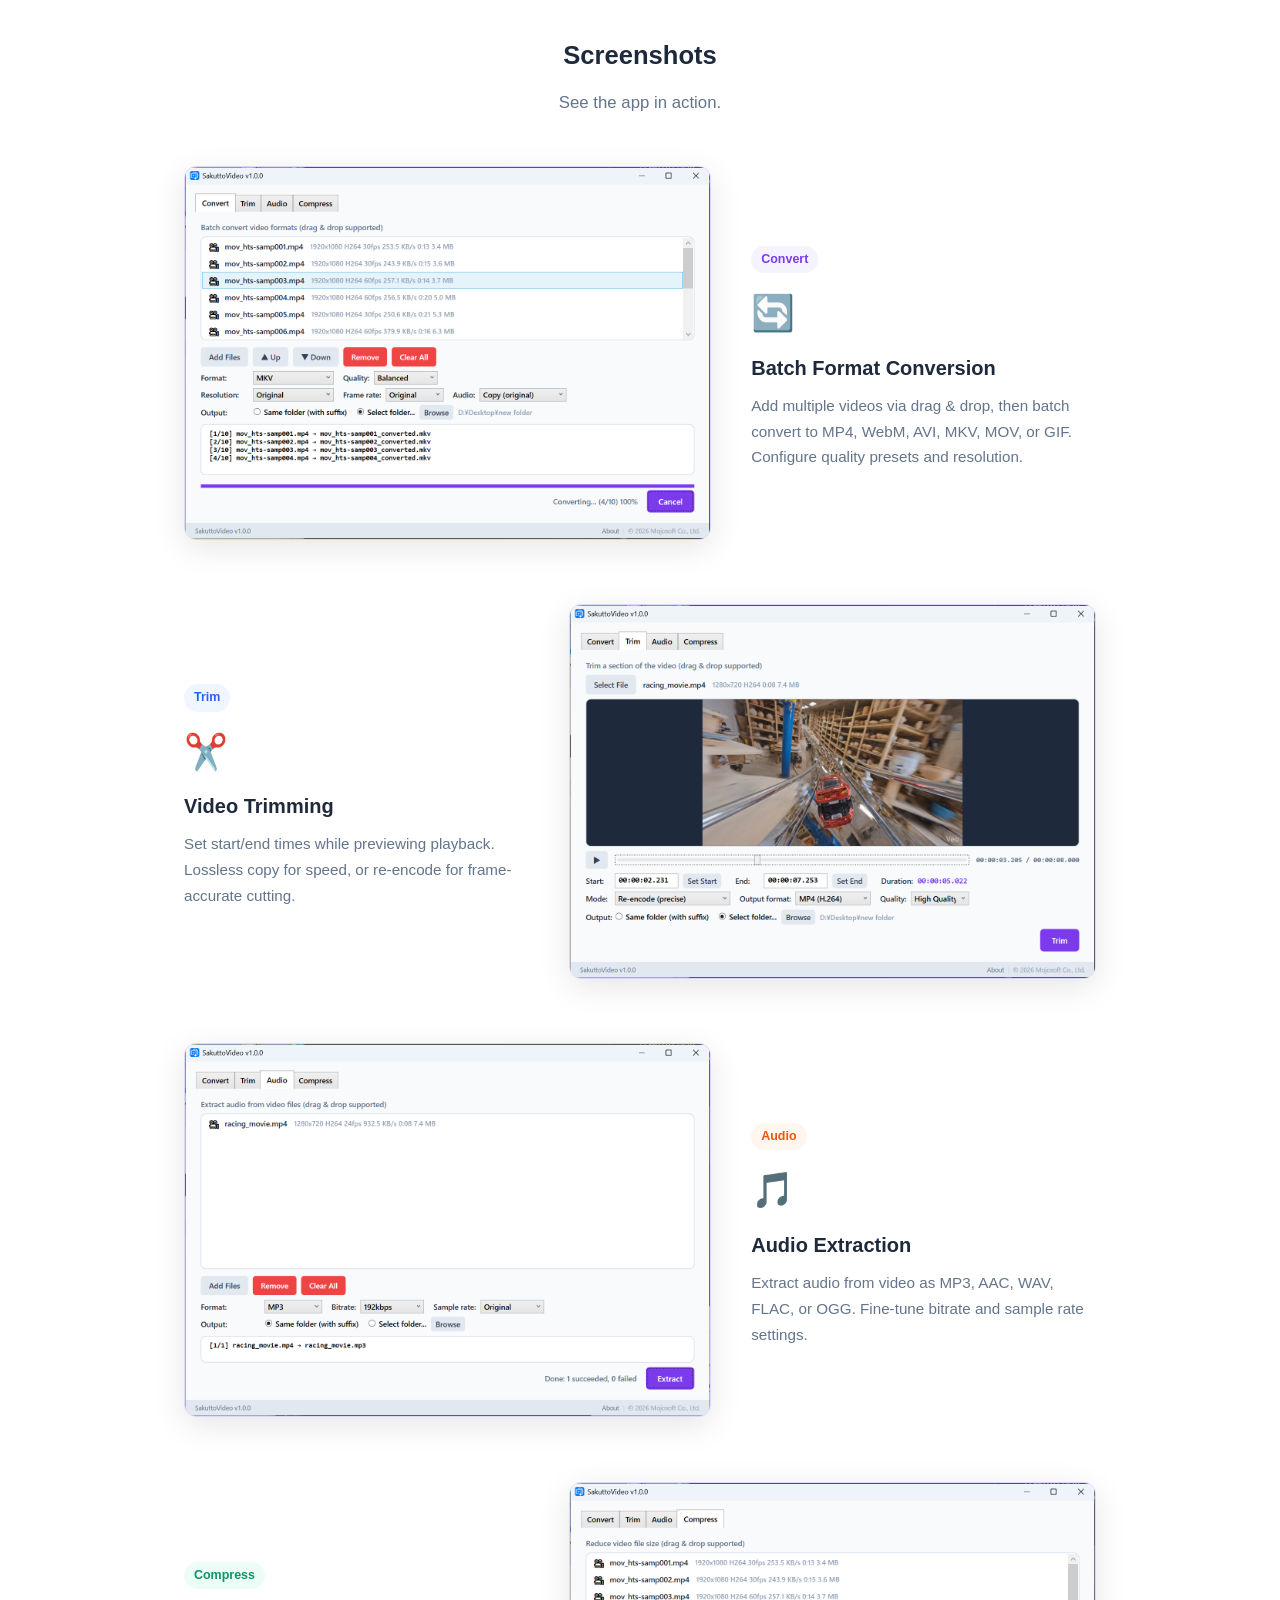
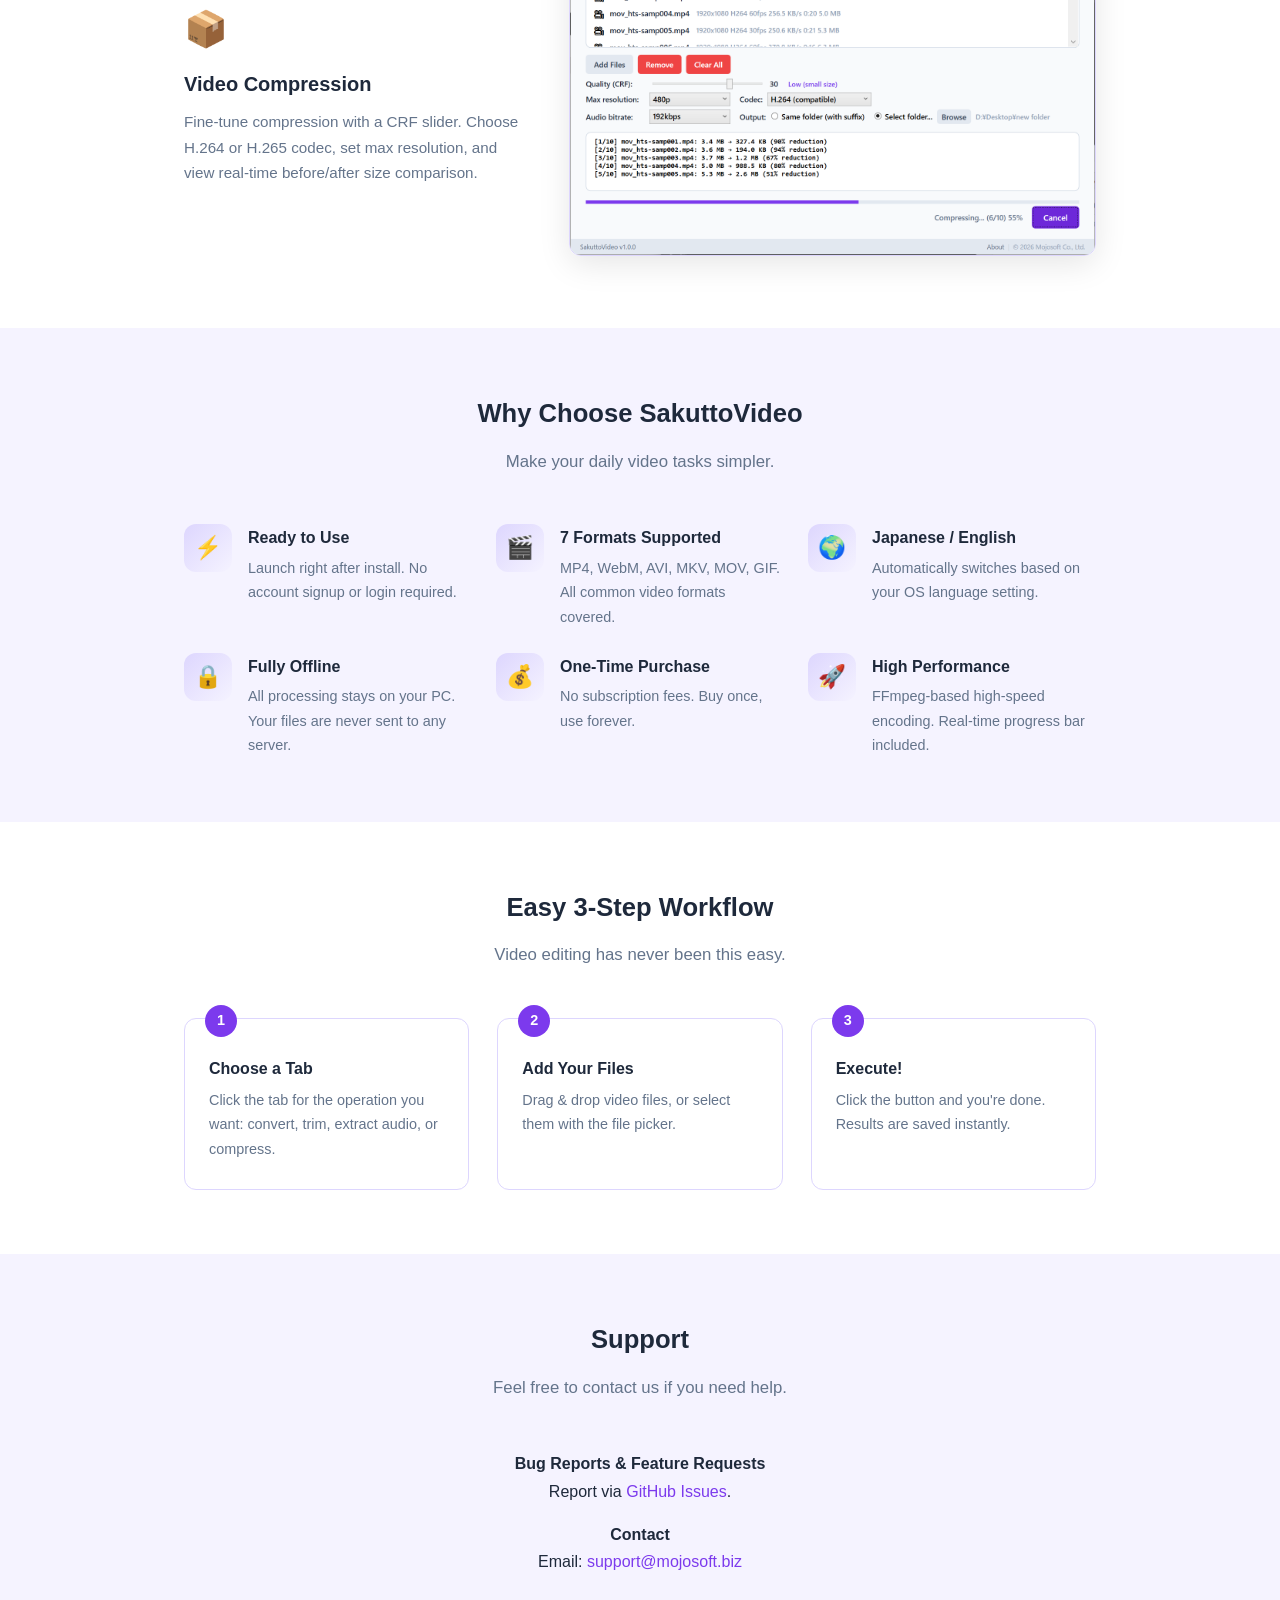
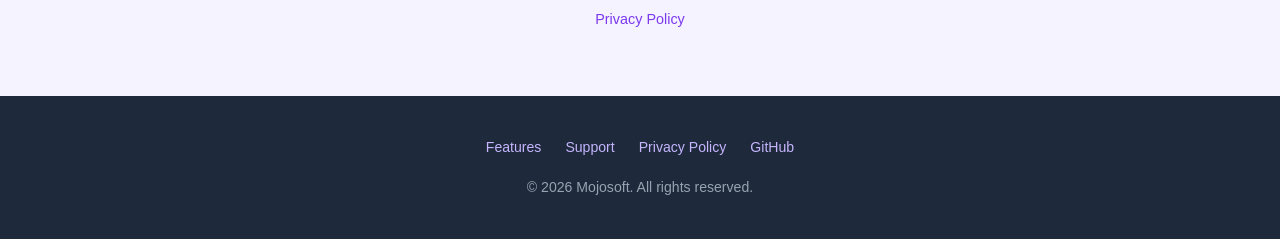
==== commit 476c9c62: "Restore original images and presentation; retain SEO metadata" ====
--- a/en/index.html
+++ b/en/index.html
@@ -182,14 +182,6 @@
   ]
 }
 </script>
-<style id="seo-navigation-style">
-.seo-navigation{max-width:1040px;margin:32px auto;padding:24px;line-height:1.8;border-top:1px solid #8886}
-.seo-navigation h2{font-size:1.2rem;margin:0 0 12px}.seo-navigation ul{padding-left:1.2em;display:flex;flex-wrap:wrap;gap:8px 28px}
-.seo-navigation a{text-decoration:underline;text-underline-offset:3px}.seo-navigation details{padding:12px 0;border-bottom:1px solid #8884}
-.seo-navigation summary{cursor:pointer;font-weight:600}.seo-navigation p{margin:10px 0}.seo-product-label{display:block;font-size:.35em;line-height:1.5;margin-bottom:.6em;letter-spacing:0}
-.seo-table-scroll{max-width:100%;overflow-x:auto;margin:16px 0}code{overflow-wrap:anywhere;word-break:break-word}
-@media(prefers-reduced-motion:reduce){.fade-in,.reveal,.reveal-scale,.rv{opacity:1!important;transform:none!important;animation:none!important;transition:none!important}}
-</style><noscript><style>.fade-in,.reveal,.reveal-scale,.rv{opacity:1!important;transform:none!important}</style></noscript>
 </head>
 <body data-lang="en">
 
@@ -207,7 +199,7 @@
   <div class="ja"><div class="tagline">Windows 用動画編集ツール</div></div>
   <div class="en"><div class="tagline">All-in-One Video Editor for Windows</div></div>
   <div class="hero-title">
-    <img src="../logo.png" alt="SakuttoVideo icon" width="1080" height="1080" decoding="async">
+    <img src="../logo.png" alt="SakuttoVideo icon">
     <h1><span class="ja">さくっと動画変換</span><span class="en">SakuttoVideo</span></h1>
   </div>
   <p class="subtitle">
@@ -300,8 +292,8 @@
     <!-- 1: Convert -->
     <div class="feature-row">
       <div class="feature-img">
-        <img class="ja" src="../j1.png" alt="一括変換の画面" loading="lazy" width="1362" height="966" decoding="async">
-        <img class="en" src="../e1.png" alt="Batch Convert" loading="lazy" width="1362" height="966" decoding="async">
+        <img class="ja" src="../j1.png" alt="一括変換の画面" loading="lazy">
+        <img class="en" src="../e1.png" alt="Batch Convert" loading="lazy">
       </div>
       <div class="feature-info">
         <span class="feature-tag convert"><span class="ja">変換</span><span class="en">Convert</span></span>
@@ -314,8 +306,8 @@
     <!-- 2: Trim -->
     <div class="feature-row reverse">
       <div class="feature-img">
-        <img class="ja" src="../j2.png" alt="トリミングの画面" loading="lazy" width="1362" height="966" decoding="async">
-        <img class="en" src="../e2.png" alt="Trim" loading="lazy" width="1362" height="966" decoding="async">
+        <img class="ja" src="../j2.png" alt="トリミングの画面" loading="lazy">
+        <img class="en" src="../e2.png" alt="Trim" loading="lazy">
       </div>
       <div class="feature-info">
         <span class="feature-tag trim"><span class="ja">トリミング</span><span class="en">Trim</span></span>
@@ -328,8 +320,8 @@
     <!-- 3: Audio Extract -->
     <div class="feature-row">
       <div class="feature-img">
-        <img class="ja" src="../j3.png" alt="音声抽出の画面" loading="lazy" width="1362" height="966" decoding="async">
-        <img class="en" src="../e3.png" alt="Audio Extraction" loading="lazy" width="1362" height="966" decoding="async">
+        <img class="ja" src="../j3.png" alt="音声抽出の画面" loading="lazy">
+        <img class="en" src="../e3.png" alt="Audio Extraction" loading="lazy">
       </div>
       <div class="feature-info">
         <span class="feature-tag audio"><span class="ja">音声抽出</span><span class="en">Audio</span></span>
@@ -342,8 +334,8 @@
     <!-- 4: Compress -->
     <div class="feature-row reverse">
       <div class="feature-img">
-        <img class="ja" src="../j4.png" alt="圧縮の画面" loading="lazy" width="1362" height="966" decoding="async">
-        <img class="en" src="../e4.png" alt="Compression" loading="lazy" width="1362" height="966" decoding="async">
+        <img class="ja" src="../j4.png" alt="圧縮の画面" loading="lazy">
+        <img class="en" src="../e4.png" alt="Compression" loading="lazy">
       </div>
       <div class="feature-info">
         <span class="feature-tag compress"><span class="ja">圧縮</span><span class="en">Compress</span></span>
@@ -452,7 +444,6 @@
 </section>
 
 <!-- Footer -->
-<nav class="seo-navigation" aria-label="Related products"><h2>Related products</h2><ul><li><a href="https://mojosoft.biz/#products">All Mojosoft products</a></li><li><a href="https://mojosoftjp.github.io/sakutto-videotranslator/en/">さくっと動画翻訳</a></li><li><a href="https://mojosoftjp.github.io/sakutto-pdf/en/">さくっとPDF</a></li><li><a href="https://mojosoftjp.github.io/sakutto-imageconverter/en/">さくっと画像変換</a></li><li><a href="https://mojosoftjp.github.io/sakutto-audioconverter/en/">さくっと音声変換</a></li></ul></nav>
 <footer>
   <div class="footer-links">
     <a href="#features"><span class="ja">機能</span><span class="en">Features</span></a>
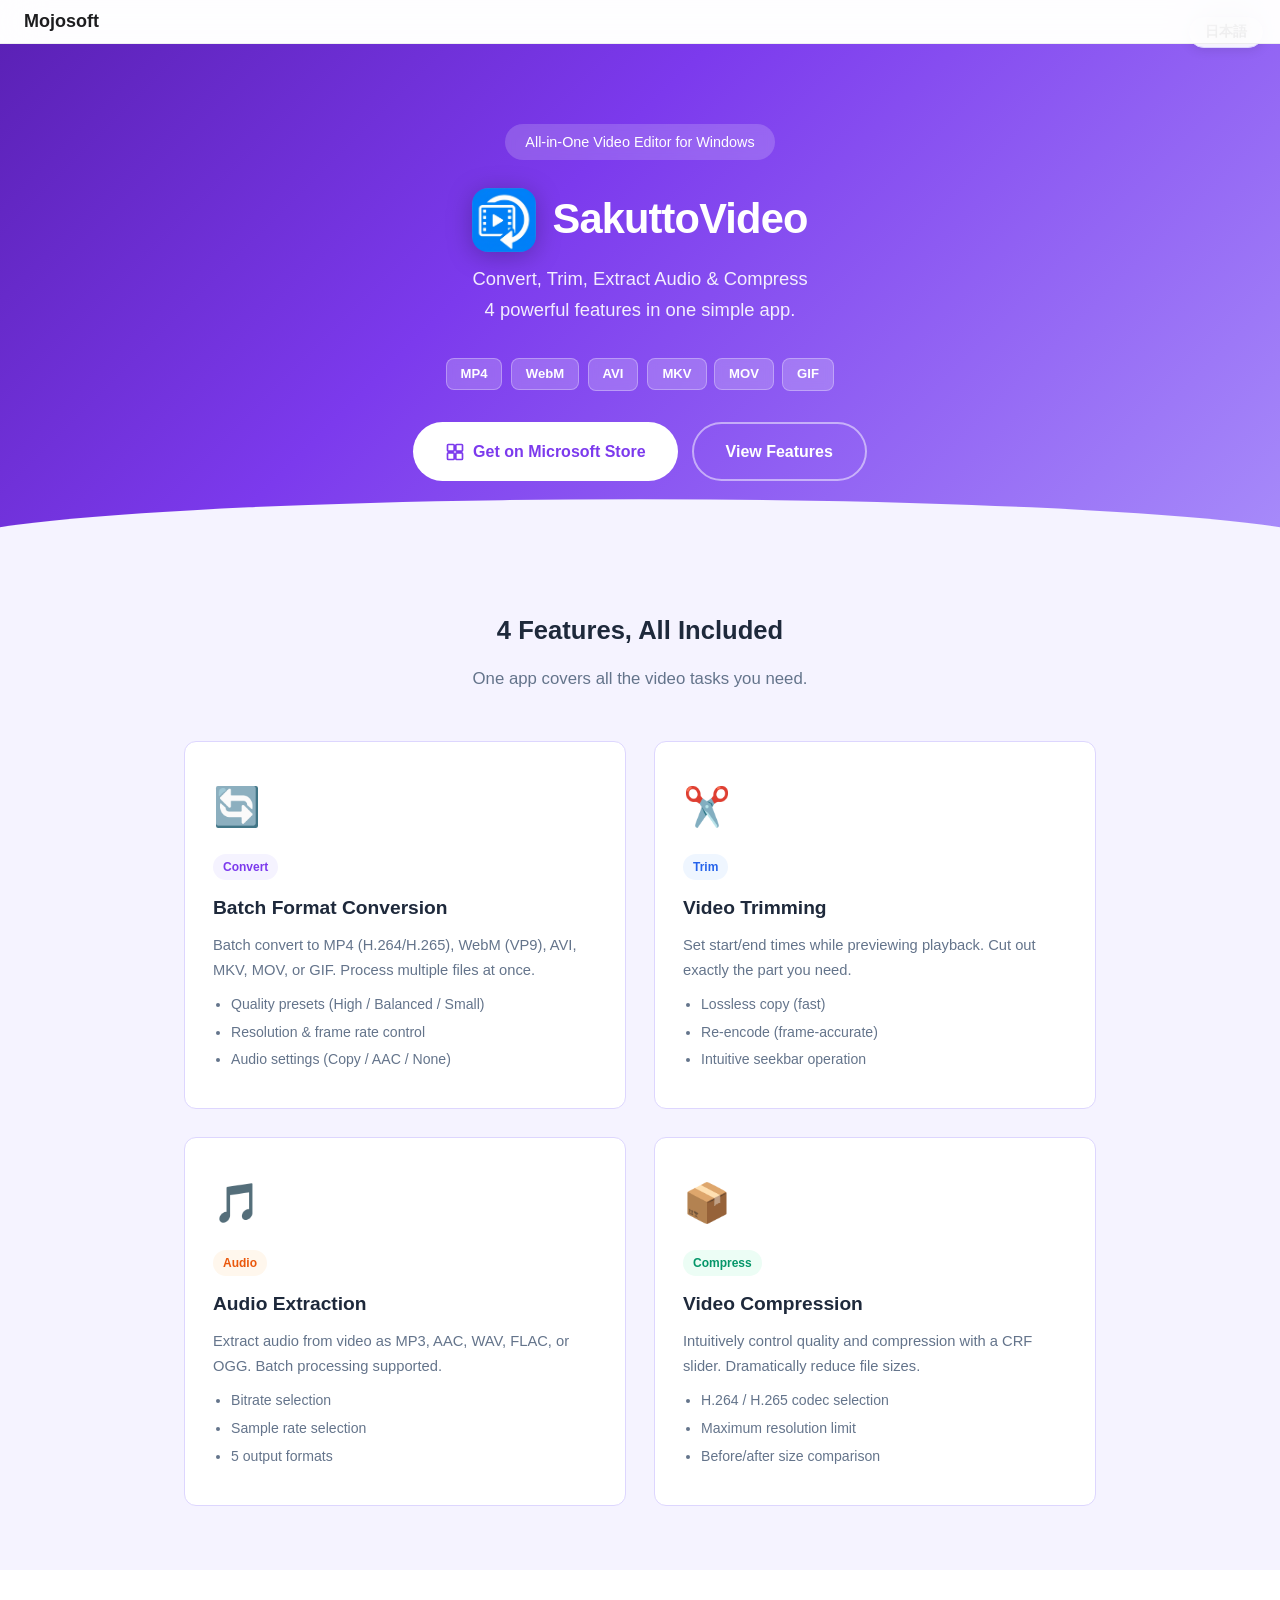
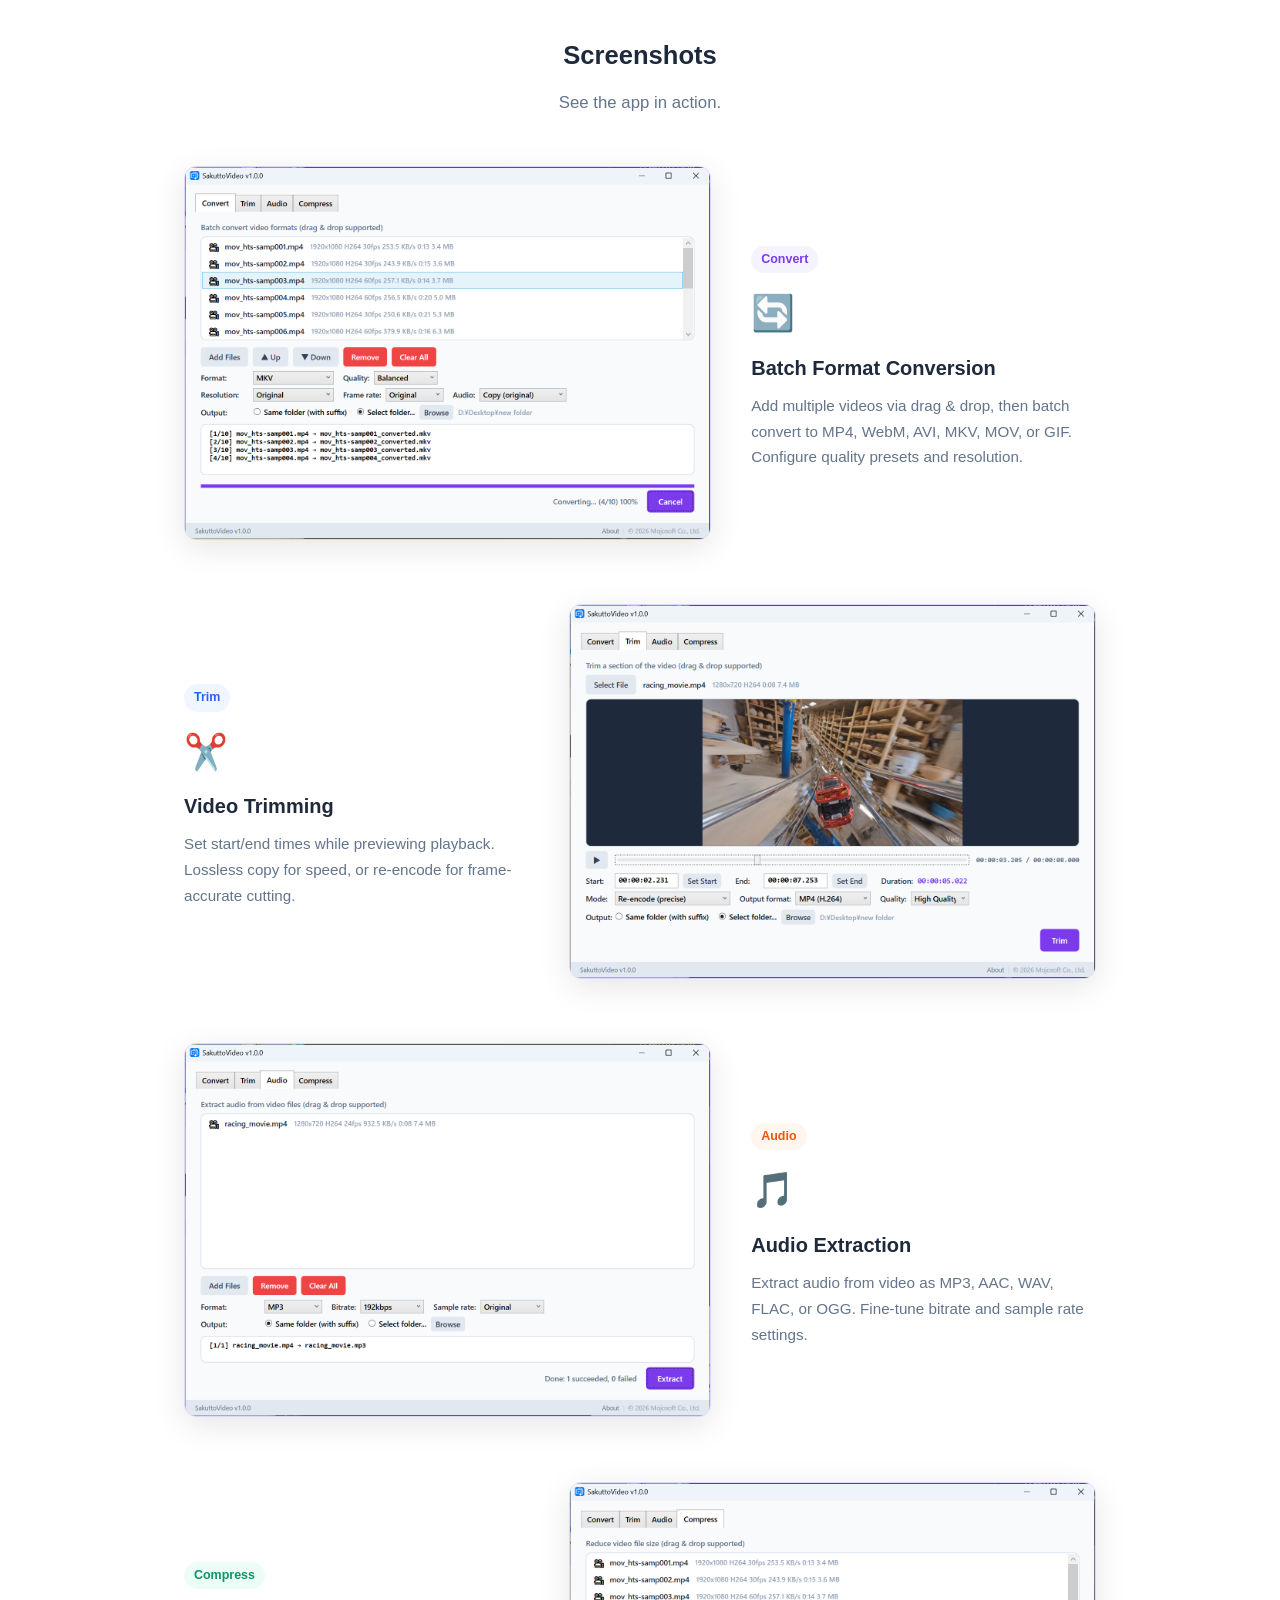
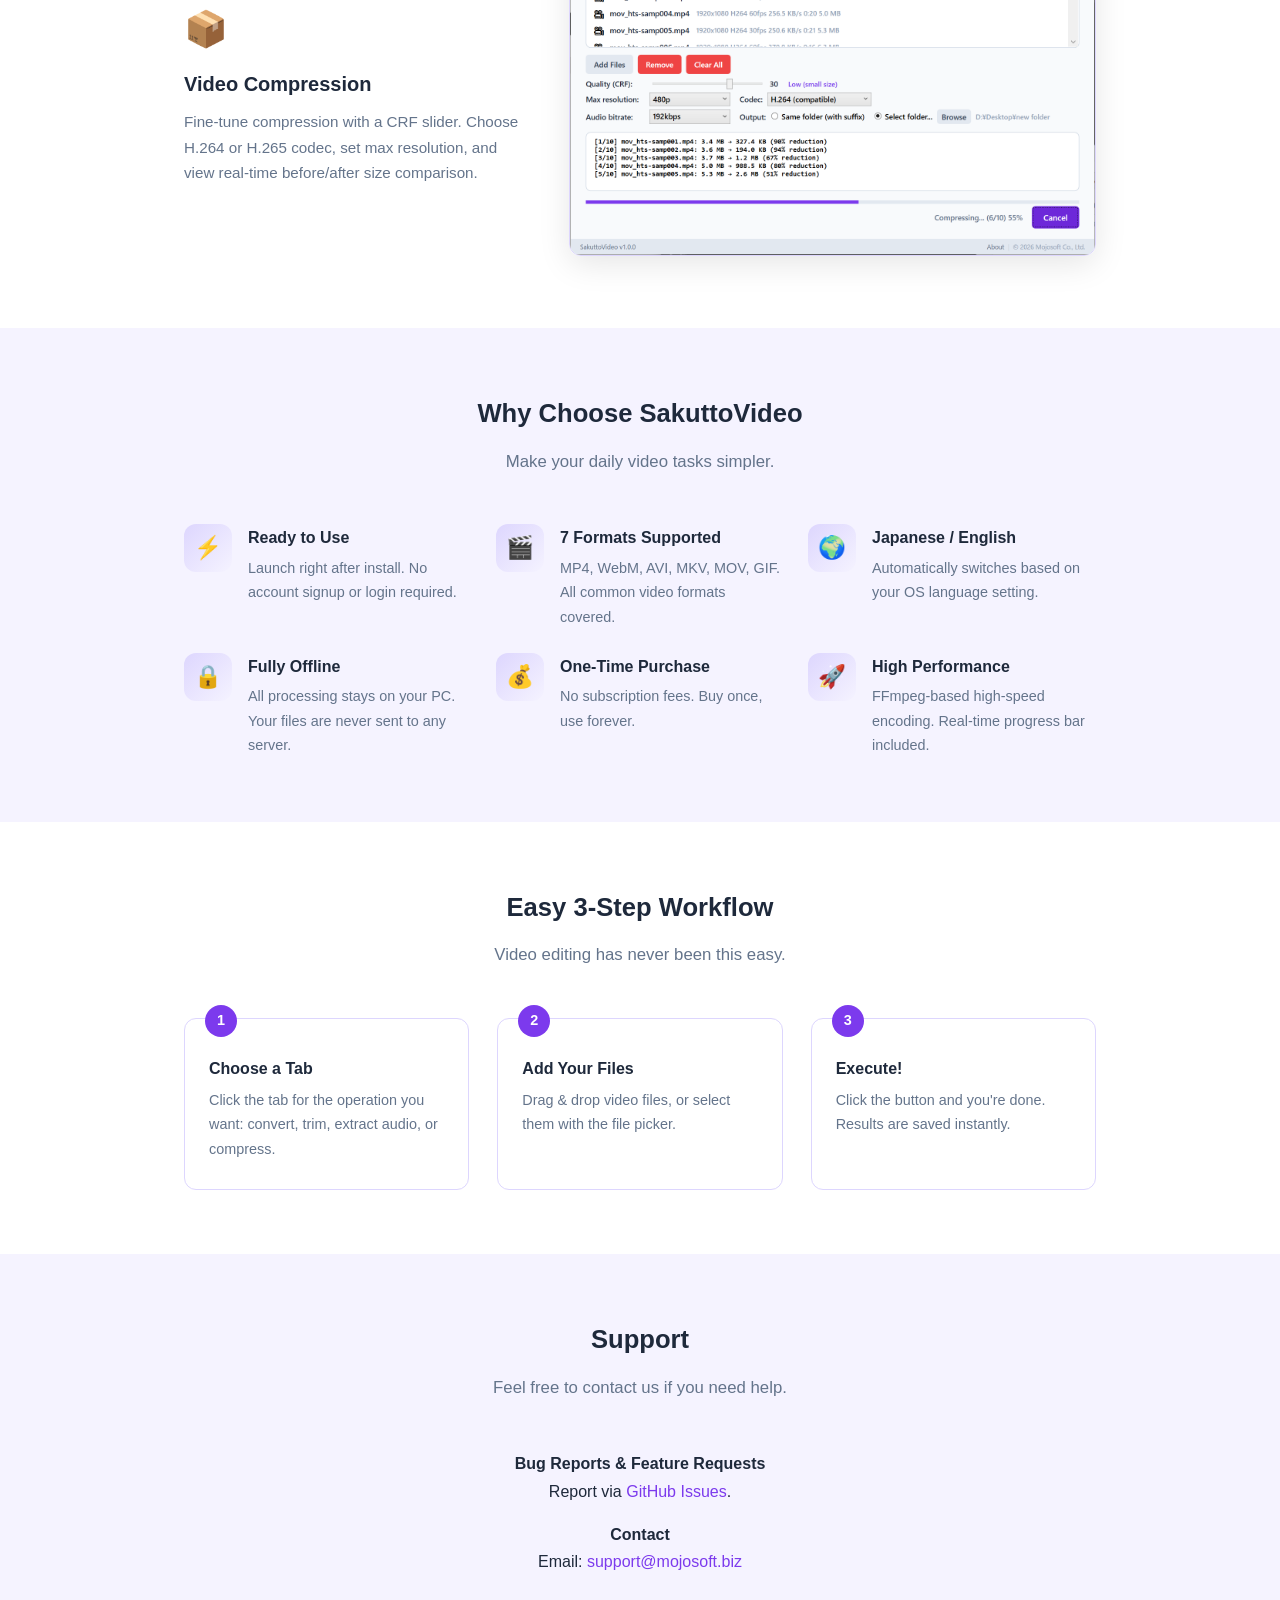
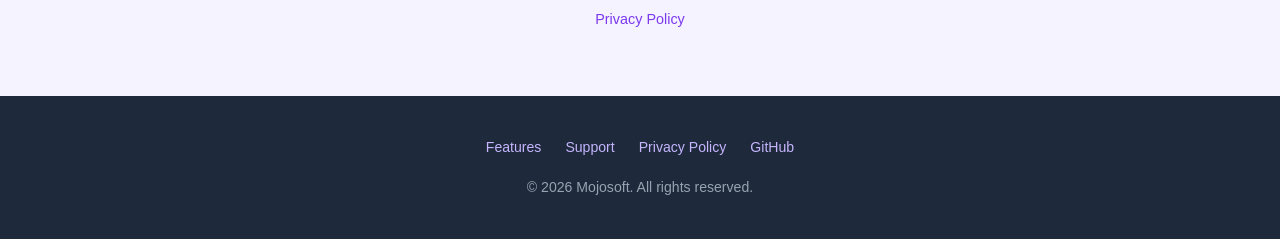
==== commit 3a48c0ac: "Restore original images and presentation; retain SEO metadata" ====
--- a/en/index.html
+++ b/en/index.html
@@ -192,7 +192,10 @@
 <div style="height:44px;"></div>
 
 <!-- Language toggle -->
-<a class="lang-toggle" href="https://mojosoftjp.github.io/sakutto-videoconverter/" lang="ja" style="text-decoration:none">日本語</a>
+<button class="lang-toggle" onclick="toggleLang()">
+  <span class="ja">EN</span>
+  <span class="en">日本語</span>
+</button>
 
 <!-- Hero -->
 <header class="hero">
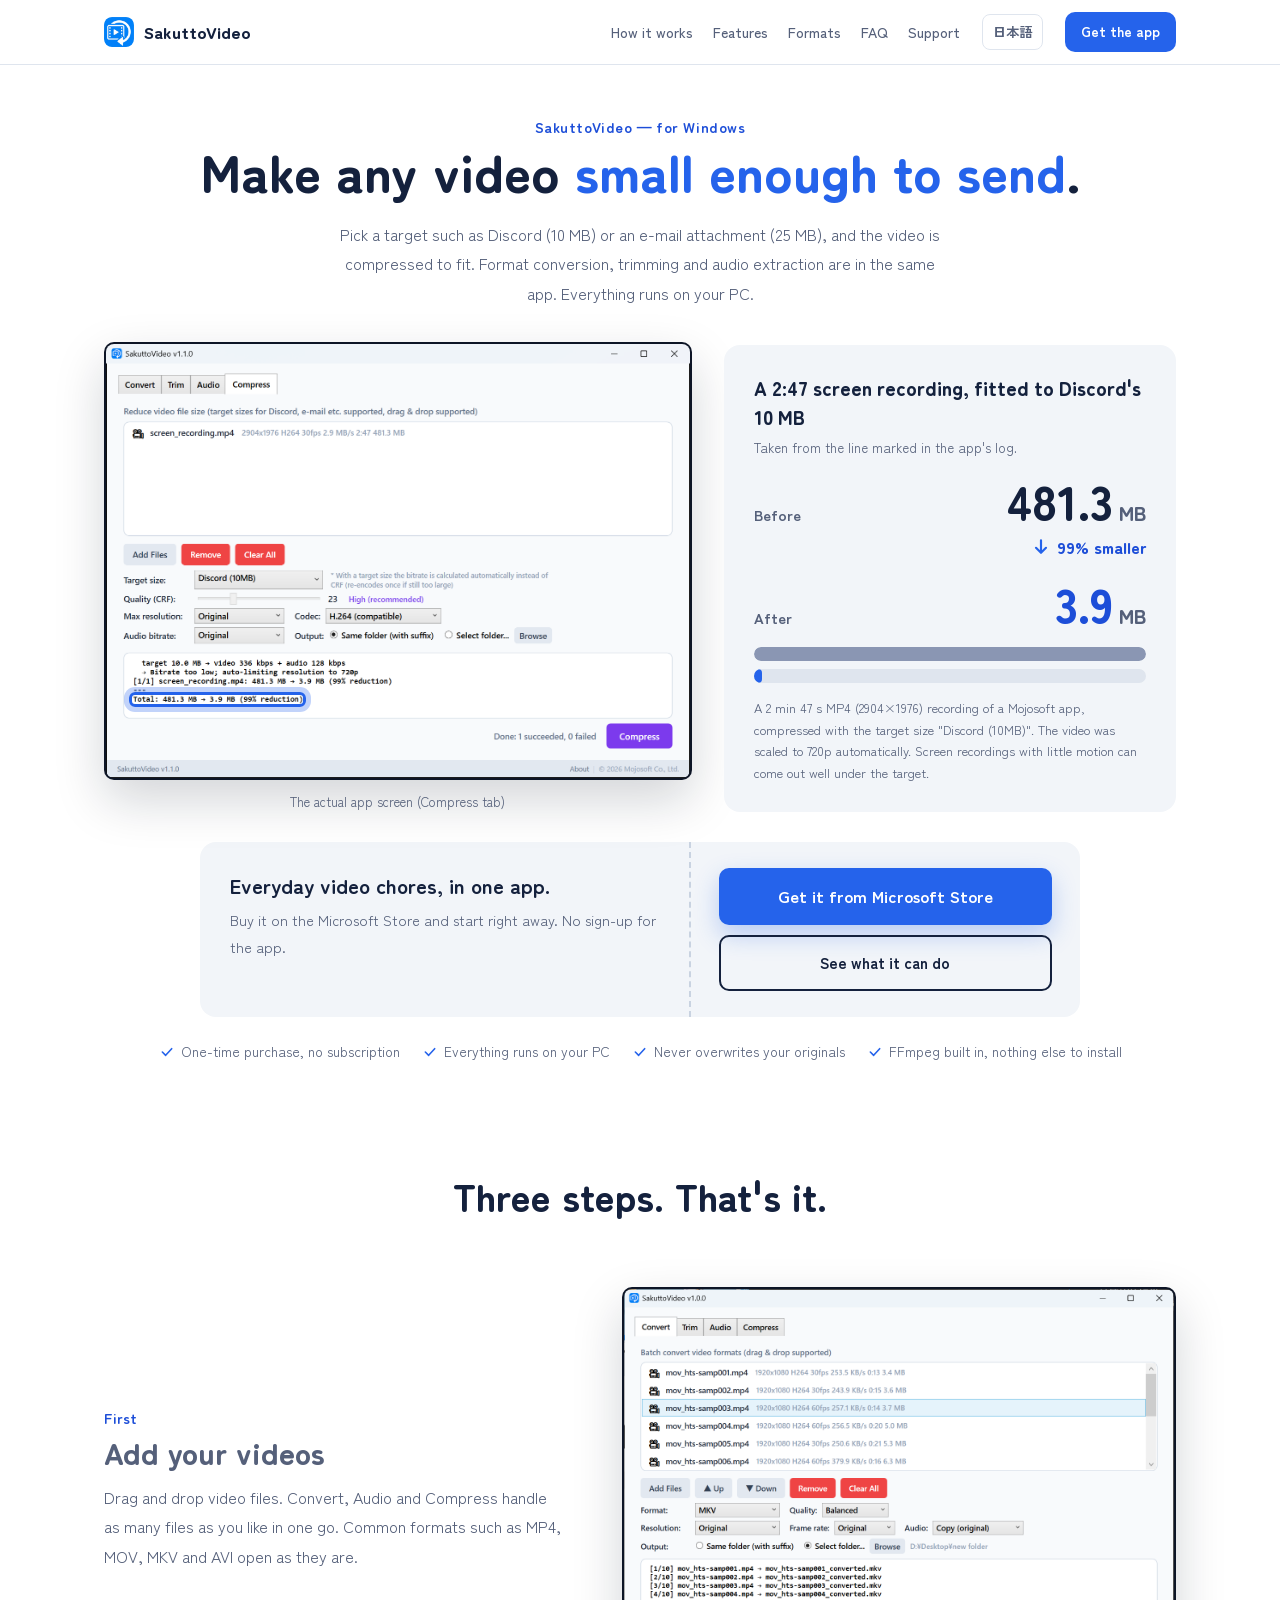
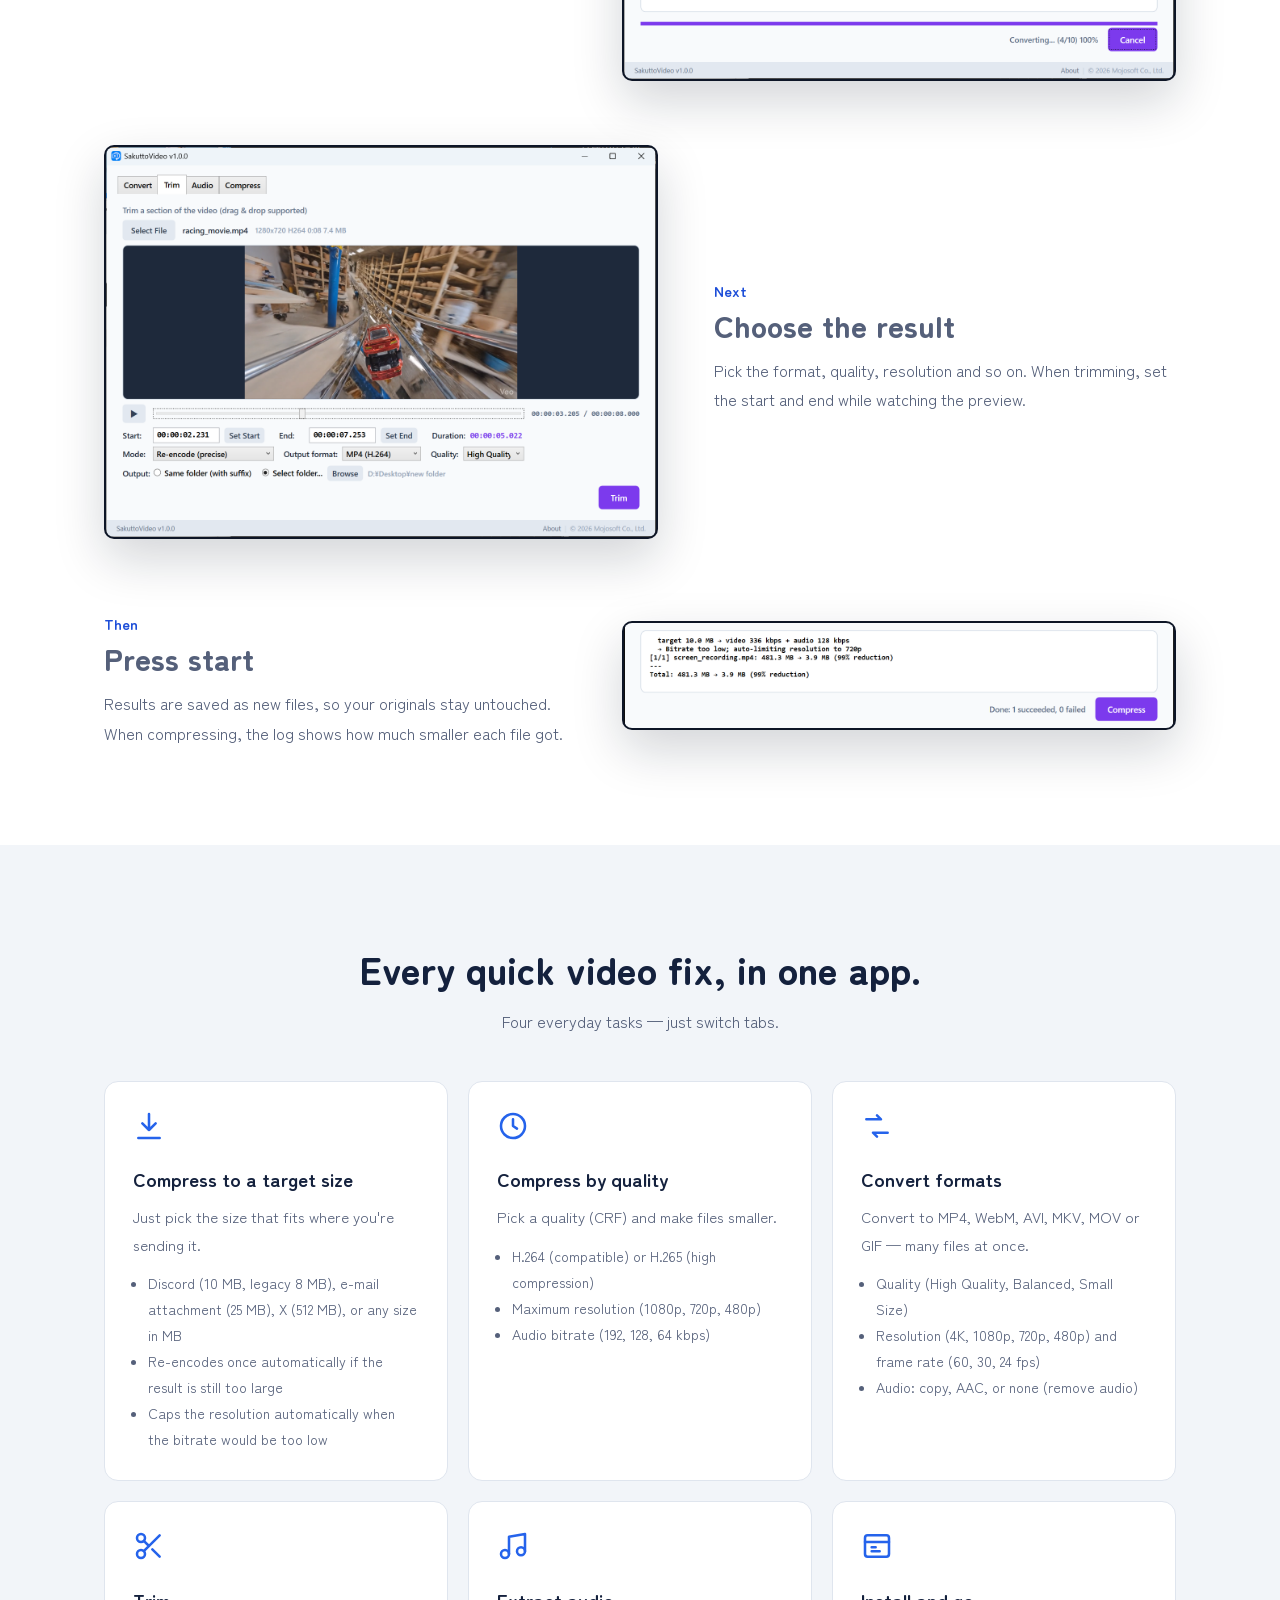
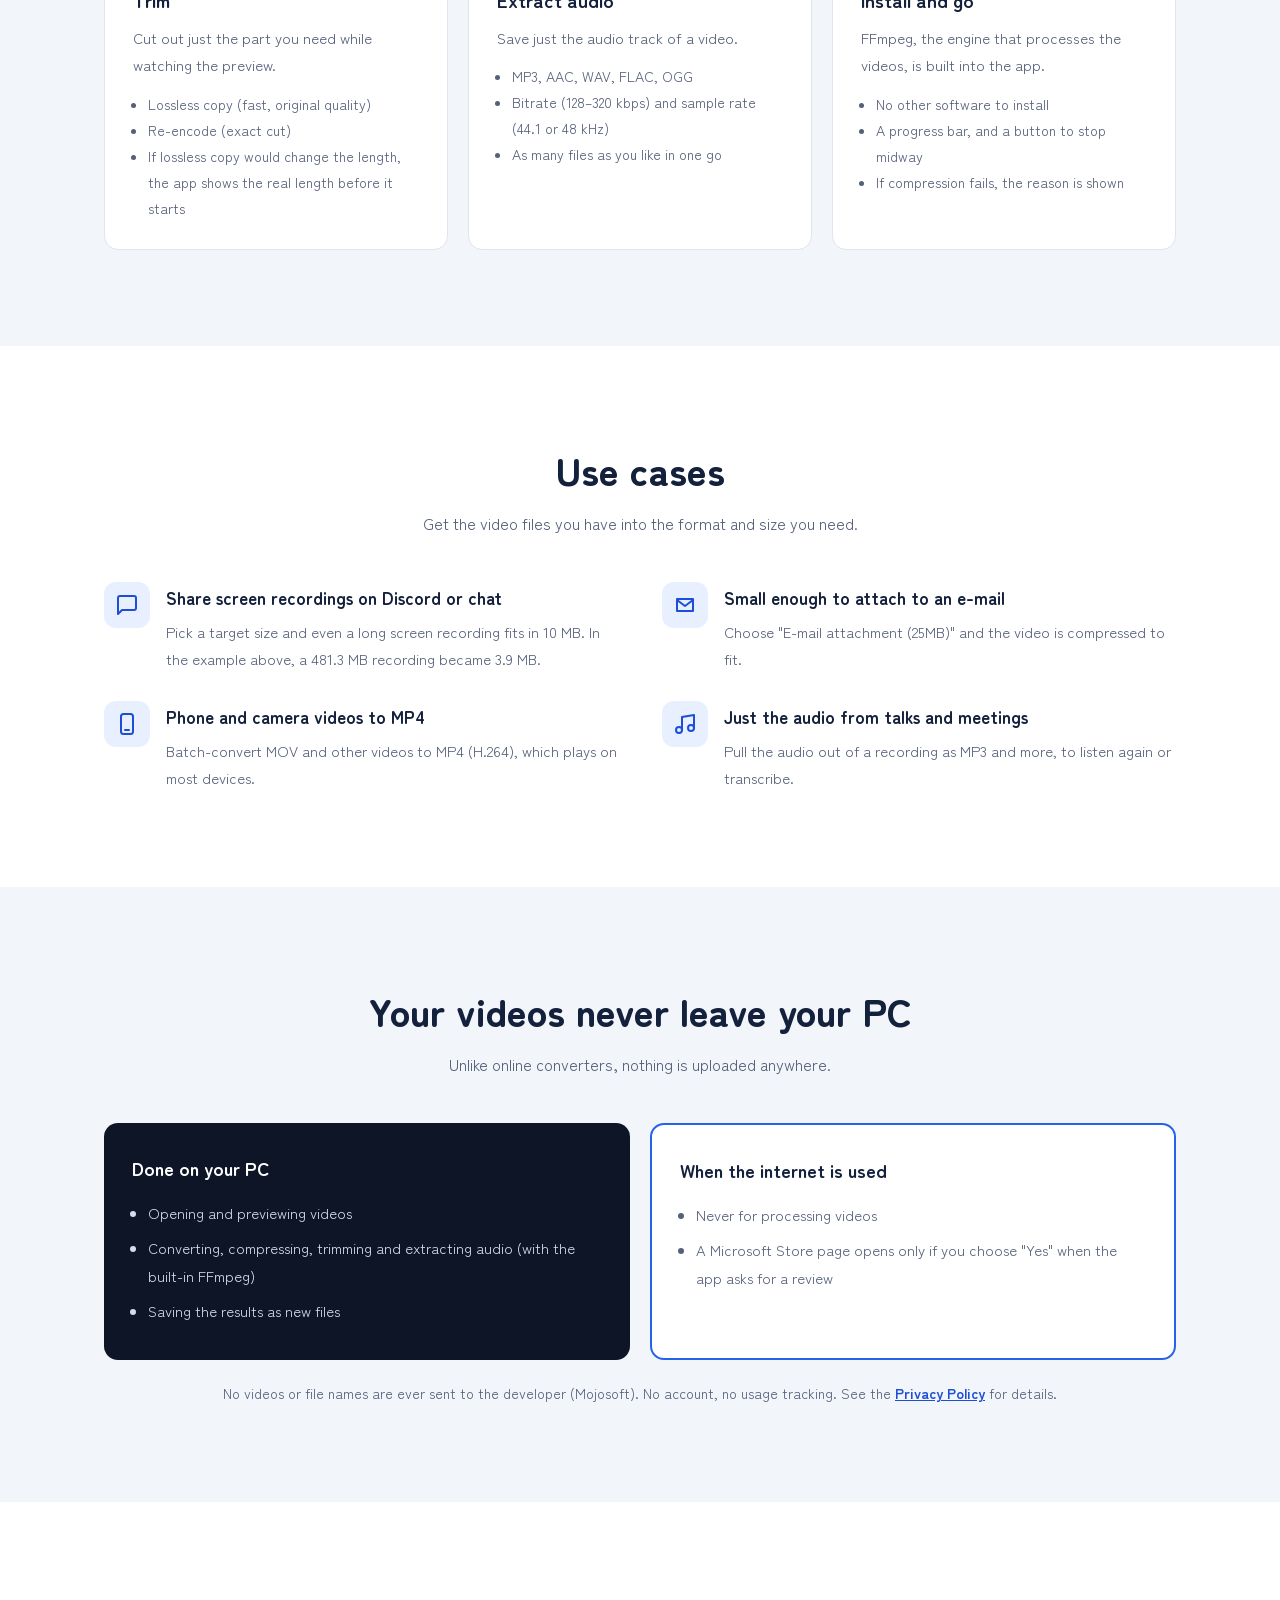
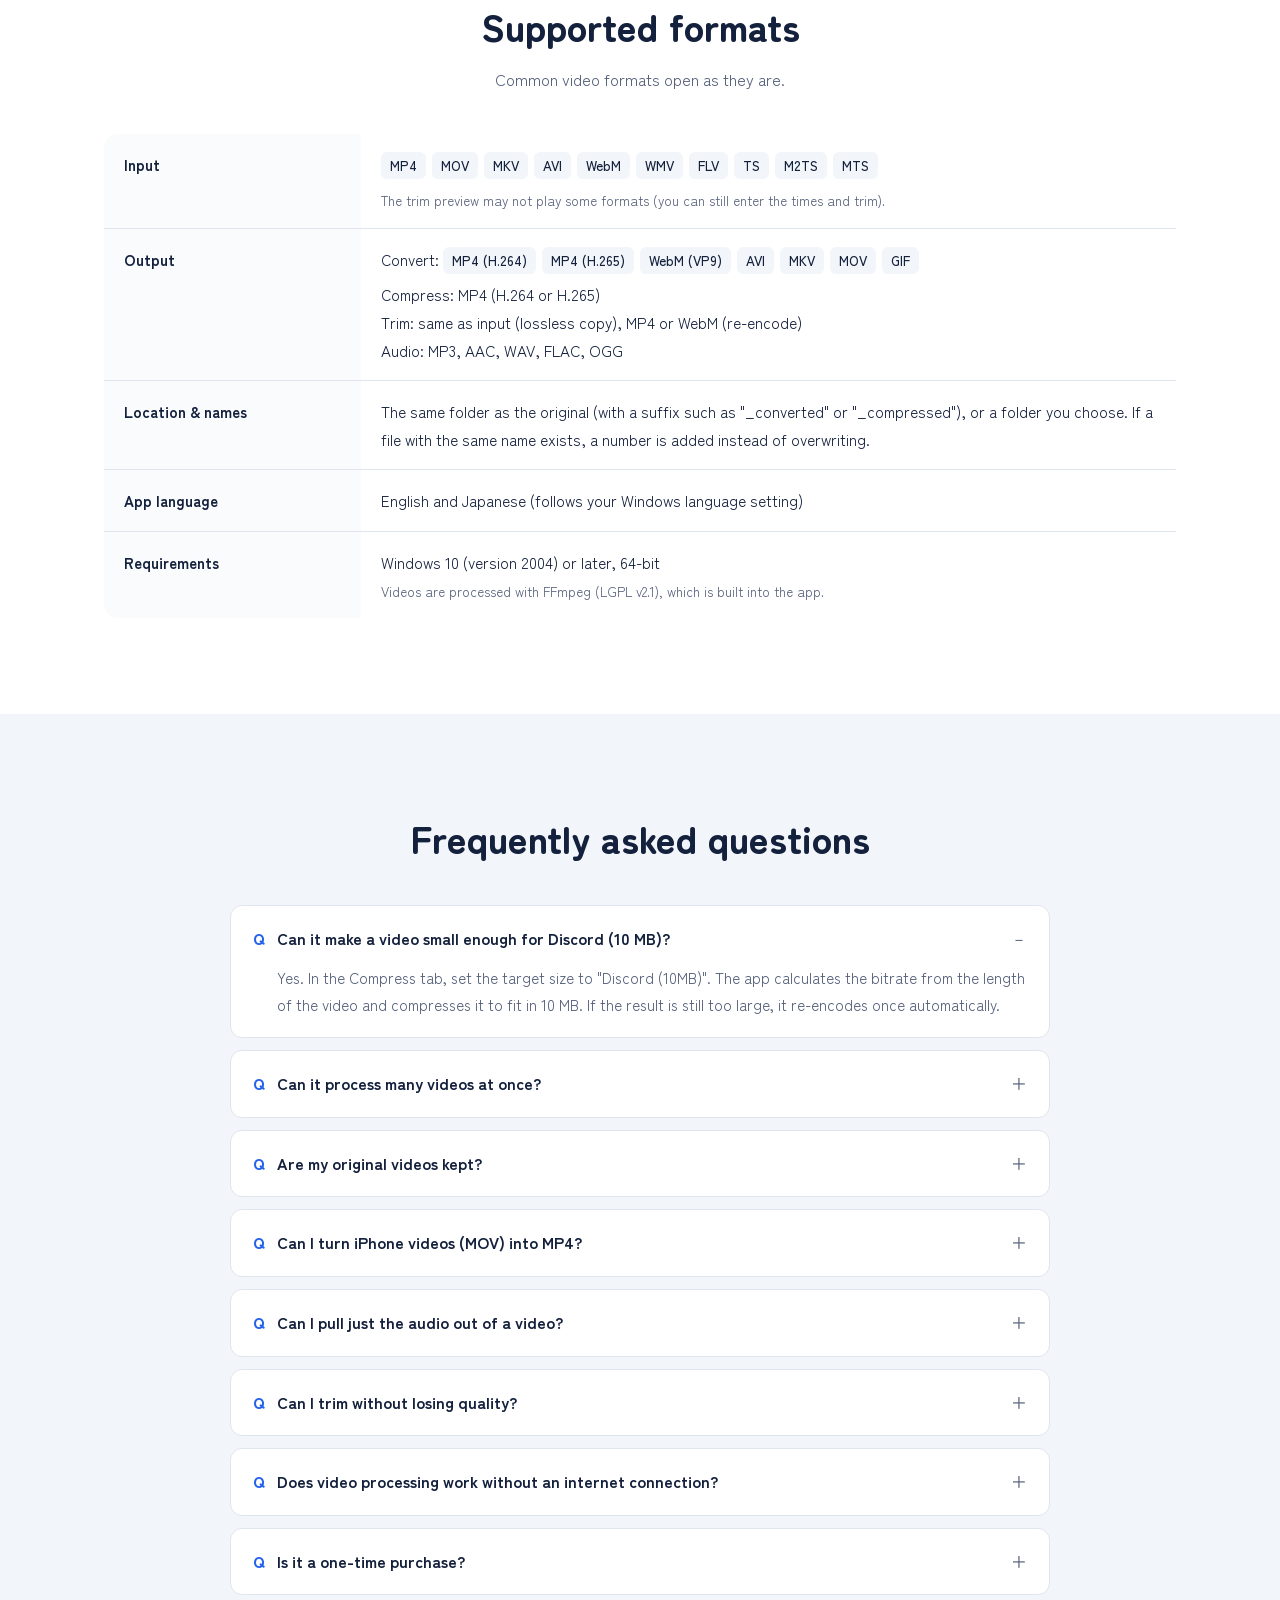
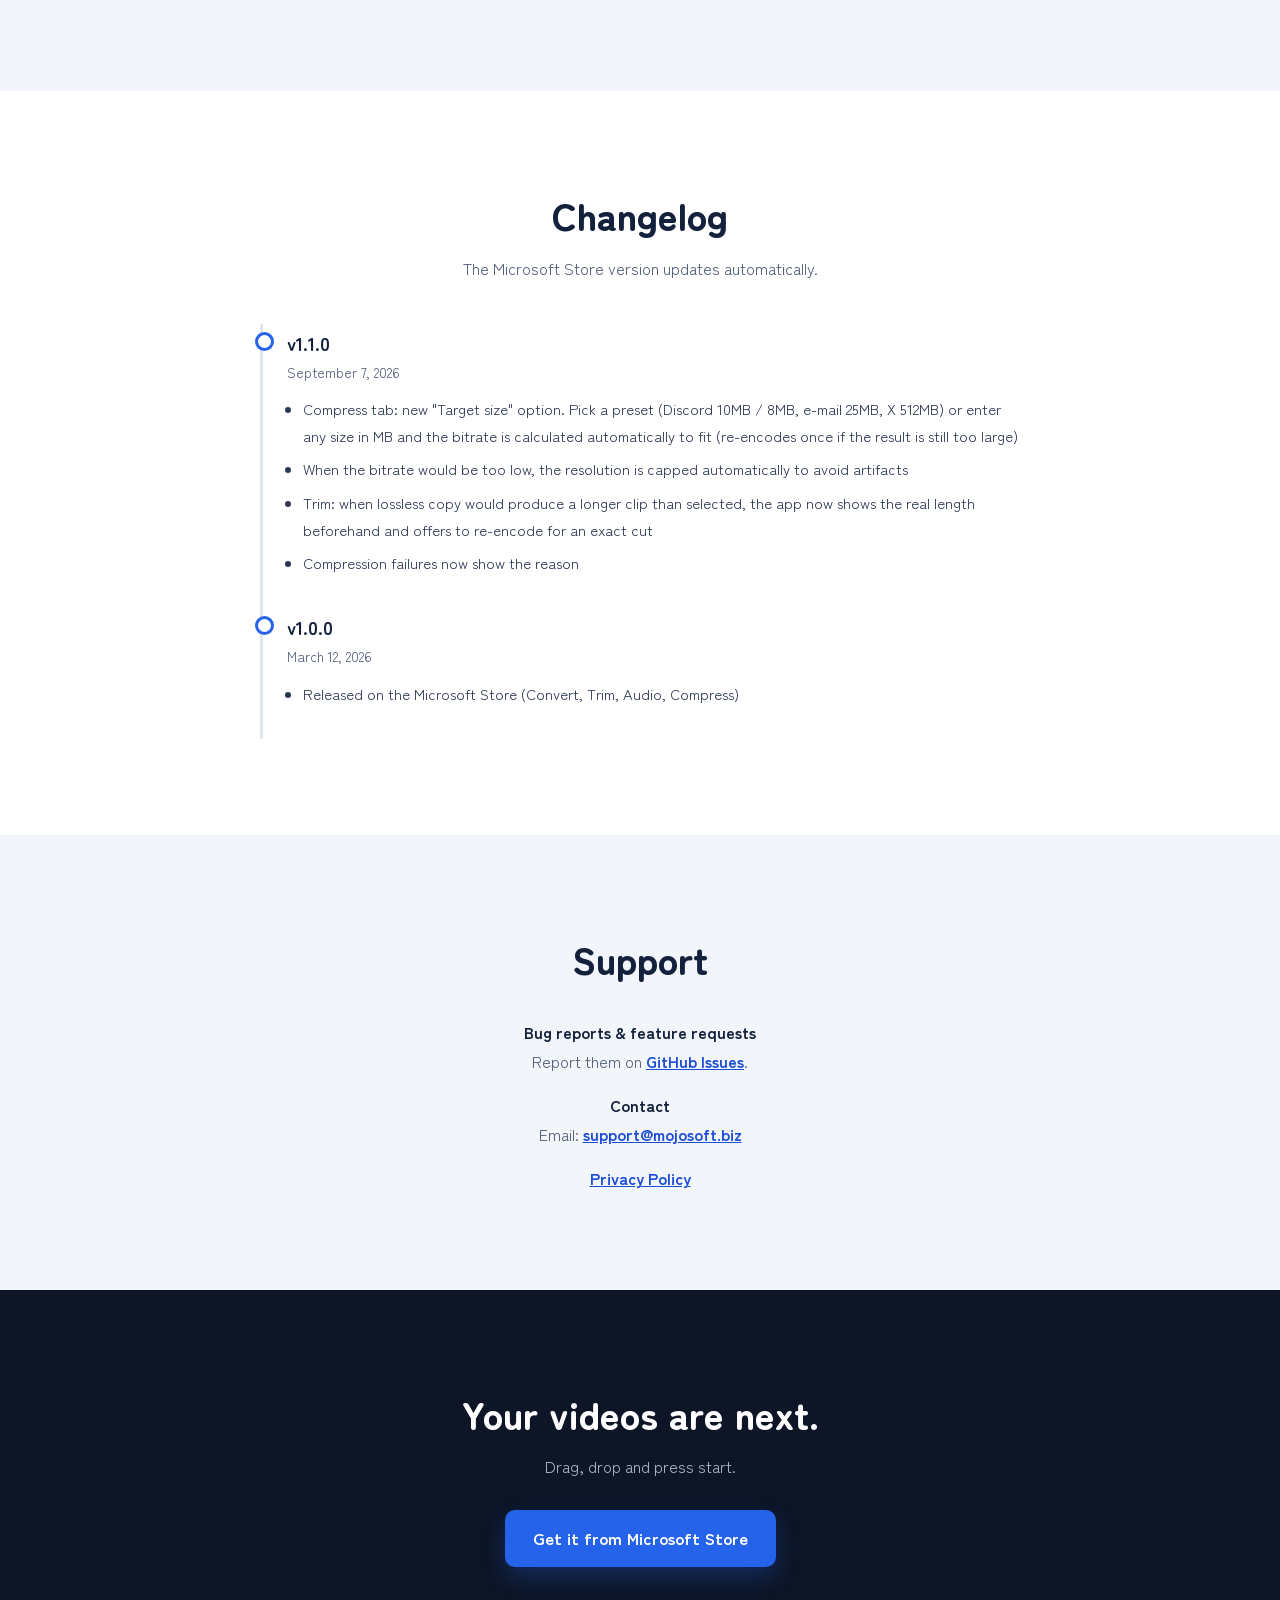
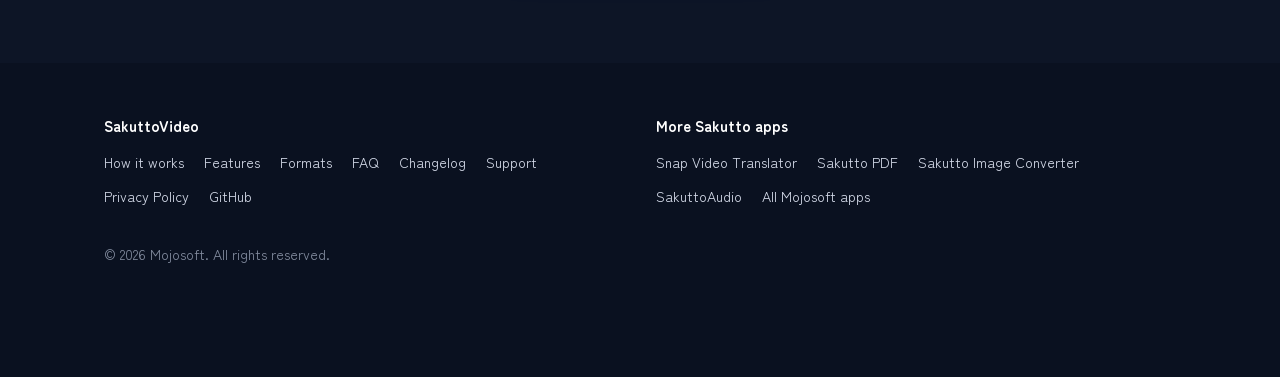
==== commit 71431e08: "design(lp): トップ・英語・プライバシーを新デザインに（画像変換・動画翻訳と同じ型） - 最初の画面を「実際のアプリ（v1.1.0）の画面＋印を付けた記録の行」と明るい説明カードに。   画" ====
--- a/en/index.html
+++ b/en/index.html
@@ -1,132 +1,37 @@
 <!DOCTYPE html>
-<html lang="en" class="lang-en">
+<html lang="en">
 <head>
 <meta charset="UTF-8">
 <meta name="viewport" content="width=device-width, initial-scale=1.0">
 <title>SakuttoVideo | Convert, Compress &amp; Trim Video on Windows</title>
-<meta name="description" content="Convert video formats, trim clips, extract audio and compress files in one Windows app. Process multiple videos in a batch. View screenshots and get the app from the Microsoft Store.">
-<style>
-*{margin:0;padding:0;box-sizing:border-box}
-:root{--primary:#7C3AED;--primary-dark:#6D28D9;--accent:#F59E0B;--bg:#F5F3FF;--card:#FFFFFF;--text:#1E293B;--muted:#64748B;--border:#DDD6FE;--radius:12px}
-body{font-family:"Segoe UI","Meiryo","Hiragino Sans",sans-serif;background:var(--bg);color:var(--text);line-height:1.7}
-a{color:var(--primary);text-decoration:none}
-a:hover{text-decoration:underline}
-
-/* Language toggle */
-.lang-toggle{position:fixed;top:16px;right:16px;z-index:1000;background:rgba(255,255,255,.92);border:1px solid var(--border);border-radius:999px;padding:6px 16px;font-size:.85rem;font-weight:600;cursor:pointer;box-shadow:0 2px 12px rgba(0,0,0,.1);transition:background .2s}
-.lang-toggle:hover{background:#fff;box-shadow:0 4px 16px rgba(0,0,0,.15)}
-[data-lang="ja"] .en,[data-lang="en"] .ja{display:none!important}
-
-/* Hero */
-.hero{background:linear-gradient(135deg,#5B21B6 0%,#7C3AED 40%,#A78BFA 100%);color:#fff;padding:80px 24px 64px;text-align:center;position:relative;overflow:hidden}
-.hero::after{content:"";position:absolute;bottom:-2px;left:0;right:0;height:48px;background:var(--bg);clip-path:ellipse(55% 100% at 50% 100%)}
-.hero-title{display:flex;align-items:center;justify-content:center;gap:16px;margin-bottom:8px}
-.hero-title img{width:64px;height:64px;border-radius:16px;filter:drop-shadow(0 4px 12px rgba(0,0,0,.25))}
-.hero h1{font-size:2.6rem;font-weight:800;letter-spacing:-.02em;margin:0}
-.hero .subtitle{font-size:1.15rem;opacity:.9;margin-bottom:32px;font-weight:400}
-.hero .tagline{display:inline-block;background:rgba(255,255,255,.18);border-radius:999px;padding:6px 20px;font-size:.9rem;margin-bottom:24px;backdrop-filter:blur(4px)}
-.hero .formats{display:flex;gap:8px;justify-content:center;flex-wrap:wrap;margin-bottom:32px}
-.hero .format-badge{background:rgba(255,255,255,.2);border:1px solid rgba(255,255,255,.3);border-radius:8px;padding:4px 14px;font-size:.82rem;font-weight:600;backdrop-filter:blur(4px)}
-.cta-group{display:flex;gap:14px;justify-content:center;flex-wrap:wrap}
-.btn{display:inline-flex;align-items:center;gap:8px;padding:14px 32px;border-radius:999px;font-size:1rem;font-weight:600;transition:transform .15s,box-shadow .15s;cursor:pointer;border:none}
-.btn-primary{background:#fff;color:var(--primary)}
-.btn-primary:hover{transform:translateY(-2px);box-shadow:0 8px 24px rgba(0,0,0,.18);text-decoration:none}
-.btn-outline{background:transparent;color:#fff;border:2px solid rgba(255,255,255,.5)}
-.btn-outline:hover{background:rgba(255,255,255,.12);text-decoration:none}
-
-/* Container */
-.container{max-width:960px;margin:0 auto;padding:0 24px}
-
-/* Section */
-.section{padding:64px 0}
-.section-title{font-size:1.6rem;font-weight:700;text-align:center;margin-bottom:12px}
-.section-desc{text-align:center;color:var(--muted);margin-bottom:48px;font-size:1.05rem}
-
-/* Feature cards for 4 tabs */
-.feature-grid{display:grid;grid-template-columns:repeat(2,1fr);gap:28px}
-.feature-card{background:var(--card);border:1px solid var(--border);border-radius:var(--radius);padding:32px 28px;transition:transform .2s,box-shadow .2s}
-.feature-card:hover{transform:translateY(-4px);box-shadow:0 12px 40px rgba(124,58,237,.12)}
-.feature-card .feature-icon{font-size:2.4rem;margin-bottom:12px;display:block}
-.feature-card .feature-tag{display:inline-block;font-size:.75rem;font-weight:600;padding:3px 10px;border-radius:999px;margin-bottom:12px}
-.feature-card .feature-tag.convert{background:#F5F3FF;color:#7C3AED}
-.feature-card .feature-tag.trim{background:#EFF6FF;color:#2563EB}
-.feature-card .feature-tag.audio{background:#FFF7ED;color:#EA580C}
-.feature-card .feature-tag.compress{background:#ECFDF5;color:#059669}
-.feature-card h3{font-size:1.2rem;margin-bottom:8px;font-weight:700}
-.feature-card p{font-size:.92rem;color:var(--muted);line-height:1.7}
-.feature-card ul{margin-top:10px;padding-left:18px;font-size:.88rem;color:var(--muted)}
-.feature-card ul li{margin-bottom:4px}
-
-/* Feature detail rows (for screenshots) */
-.feature-row{display:flex;gap:40px;align-items:center;margin-bottom:56px;flex-wrap:wrap}
-.feature-row:last-child{margin-bottom:0}
-.feature-row.reverse{flex-direction:row-reverse}
-.feature-img{flex:1 1 55%;min-width:280px}
-.feature-img img{width:100%;border-radius:var(--radius);box-shadow:0 8px 32px rgba(0,0,0,.10);border:1px solid var(--border);transition:transform .2s,box-shadow .2s}
-.feature-img img:hover{transform:scale(1.02);box-shadow:0 12px 40px rgba(0,0,0,.15)}
-.feature-info{flex:1 1 35%;min-width:220px}
-.feature-info .feature-icon{font-size:2.2rem;margin-bottom:8px;display:block}
-.feature-info h3{font-size:1.25rem;margin-bottom:8px;font-weight:700}
-.feature-info p{font-size:.95rem;color:var(--muted);line-height:1.7}
-.feature-info .feature-tag{display:inline-block;font-size:.78rem;font-weight:600;padding:3px 10px;border-radius:999px;margin-bottom:10px}
-.feature-info .feature-tag.convert{background:#F5F3FF;color:#7C3AED}
-.feature-info .feature-tag.trim{background:#EFF6FF;color:#2563EB}
-.feature-info .feature-tag.audio{background:#FFF7ED;color:#EA580C}
-.feature-info .feature-tag.compress{background:#ECFDF5;color:#059669}
-
-/* Points */
-.points{display:grid;grid-template-columns:repeat(auto-fit,minmax(260px,1fr));gap:24px;margin-top:40px}
-.point{display:flex;gap:16px;align-items:flex-start}
-.point-icon{flex-shrink:0;width:48px;height:48px;border-radius:12px;background:linear-gradient(135deg,#DDD6FE,#F5F3FF);display:flex;align-items:center;justify-content:center;font-size:1.4rem}
-.point h3{font-size:1rem;margin-bottom:4px}
-.point p{font-size:.9rem;color:var(--muted)}
-
-/* Steps */
-.steps{display:grid;grid-template-columns:repeat(auto-fit,minmax(240px,1fr));gap:28px;counter-reset:step}
-.step{background:var(--card);border:1px solid var(--border);border-radius:var(--radius);padding:28px 24px;position:relative}
-.step::before{counter-increment:step;content:counter(step);position:absolute;top:-14px;left:20px;width:32px;height:32px;border-radius:50%;background:var(--primary);color:#fff;font-weight:700;font-size:.9rem;display:flex;align-items:center;justify-content:center}
-.step h3{margin-top:8px;font-size:1rem;margin-bottom:6px}
-.step p{font-size:.9rem;color:var(--muted)}
-
-/* Footer */
-footer{background:#1E293B;color:#CBD5E1;padding:40px 24px;text-align:center;font-size:.88rem}
-footer a{color:#C4B5FD}
-footer .footer-links{margin-bottom:16px;display:flex;gap:24px;justify-content:center;flex-wrap:wrap}
-footer .copyright{opacity:.7;margin-top:8px}
-
-/* Responsive */
-@media(max-width:700px){
-  .hero h1{font-size:2rem}
-  .hero .subtitle{font-size:1rem}
-  .hero-logo{width:72px;height:72px;border-radius:18px}
-  .feature-grid{grid-template-columns:1fr}
-  .feature-row,.feature-row.reverse{flex-direction:column}
-  .feature-img{min-width:100%}
-  .feature-info{min-width:100%;text-align:center}
-  .section{padding:48px 0}
-  .feature-row{margin-bottom:40px}
-}
-</style>
-  <link rel="canonical" href="https://mojosoftjp.github.io/sakutto-videoconverter/en/">
-  <link rel="alternate" href="https://mojosoftjp.github.io/sakutto-videoconverter/" hreflang="ja">
-  <link rel="alternate" href="https://mojosoftjp.github.io/sakutto-videoconverter/en/" hreflang="en">
-  <link rel="alternate" href="https://mojosoftjp.github.io/sakutto-videoconverter/" hreflang="x-default">
-  <meta name="robots" content="index, follow, max-image-preview:large">
-  <meta property="og:title" content="SakuttoVideo | Convert, Compress &amp; Trim Video on Windows">
-  <meta property="og:description" content="Convert video formats, trim clips, extract audio and compress files in one Windows app. Process multiple videos in a batch. View screenshots and get the app from the Microsoft Store.">
-  <meta property="og:url" content="https://mojosoftjp.github.io/sakutto-videoconverter/en/">
-  <meta property="og:type" content="website">
-  <meta property="og:site_name" content="Mojosoft">
-  <meta property="og:locale" content="en_US">
-  <meta name="twitter:title" content="SakuttoVideo | Convert, Compress &amp; Trim Video on Windows">
-  <meta name="twitter:description" content="Convert video formats, trim clips, extract audio and compress files in one Windows app. Process multiple videos in a batch. View screenshots and get the app from the Microsoft Store.">
-  <meta property="og:image" content="https://mojosoftjp.github.io/sakutto-videoconverter/j1.png">
-  <meta name="twitter:image" content="https://mojosoftjp.github.io/sakutto-videoconverter/j1.png">
-  <meta property="og:image:alt" content="SakuttoVideo | Convert, Compress &amp; Trim Video on Windows">
-  <meta name="twitter:image:alt" content="SakuttoVideo | Convert, Compress &amp; Trim Video on Windows">
-  <meta property="og:image:width" content="1362">
-  <meta property="og:image:height" content="966">
-  <meta name="twitter:card" content="summary_large_image">
+<meta name="description" content="Convert, compress and trim videos and extract audio in one Windows app. Pick a target such as Discord (10 MB) or an e-mail attachment (25 MB) and the video is compressed to fit. Batch-process many videos. Everything runs on your PC.">
+<link rel="icon" type="image/x-icon" href="../favicon.ico">
+<link rel="icon" type="image/png" sizes="32x32" href="../favicon-32.png">
+<link rel="apple-touch-icon" href="../apple-touch-icon.png">
+<link rel="canonical" href="https://mojosoftjp.github.io/sakutto-videoconverter/en/">
+<link rel="alternate" href="https://mojosoftjp.github.io/sakutto-videoconverter/" hreflang="ja">
+<link rel="alternate" href="https://mojosoftjp.github.io/sakutto-videoconverter/en/" hreflang="en">
+<link rel="alternate" href="https://mojosoftjp.github.io/sakutto-videoconverter/" hreflang="x-default">
+<meta name="robots" content="index, follow, max-image-preview:large">
+<meta property="og:title" content="SakuttoVideo | Convert, Compress &amp; Trim Video on Windows">
+<meta property="og:description" content="Convert, compress and trim videos and extract audio in one Windows app. Pick a target such as Discord (10 MB) or an e-mail attachment (25 MB) and the video is compressed to fit. Batch-process many videos. Everything runs on your PC.">
+<meta property="og:url" content="https://mojosoftjp.github.io/sakutto-videoconverter/en/">
+<meta property="og:type" content="website">
+<meta property="og:site_name" content="Mojosoft">
+<meta property="og:locale" content="en_US">
+<meta name="twitter:title" content="SakuttoVideo | Convert, Compress &amp; Trim Video on Windows">
+<meta name="twitter:description" content="Convert, compress and trim videos and extract audio in one Windows app. Pick a target such as Discord (10 MB) or an e-mail attachment (25 MB) and the video is compressed to fit. Batch-process many videos. Everything runs on your PC.">
+<meta property="og:image" content="https://mojosoftjp.github.io/sakutto-videoconverter/e1.png">
+<meta name="twitter:image" content="https://mojosoftjp.github.io/sakutto-videoconverter/e1.png">
+<meta property="og:image:alt" content="SakuttoVideo | Convert, Compress &amp; Trim Video on Windows">
+<meta name="twitter:image:alt" content="SakuttoVideo | Convert, Compress &amp; Trim Video on Windows">
+<meta property="og:image:width" content="1362">
+<meta property="og:image:height" content="966">
+<meta name="twitter:card" content="summary_large_image">
+<link rel="preconnect" href="https://fonts.googleapis.com">
+<link rel="preconnect" href="https://fonts.gstatic.com" crossorigin>
+<link href="https://fonts.googleapis.com/css2?family=Zen+Kaku+Gothic+New:wght@400;500;700&family=Zen+Maru+Gothic:wght@700;900&display=swap" rel="stylesheet">
+<link rel="stylesheet" href="../style.css">
 <script type="application/ld+json">
 {
   "@context": "https://schema.org",
@@ -134,13 +39,17 @@
     {
       "@type": "SoftwareApplication",
       "@id": "https://mojosoftjp.github.io/sakutto-videoconverter/en/#software",
-      "name": "さくっと動画変換",
+      "name": "SakuttoVideo",
+      "alternateName": "さくっと動画変換",
       "url": "https://mojosoftjp.github.io/sakutto-videoconverter/en/",
-      "description": "Convert video formats, trim clips, extract audio and compress files in one Windows app. Process multiple videos in a batch. View screenshots and get the app from the Microsoft Store.",
-      "image": "https://mojosoftjp.github.io/sakutto-videoconverter/j1.png",
+      "description": "Convert, compress and trim videos and extract audio in one Windows app. Pick a target such as Discord (10 MB) or an e-mail attachment (25 MB) and the video is compressed to fit. Batch-process many videos. Everything runs on your PC.",
+      "image": "https://mojosoftjp.github.io/sakutto-videoconverter/e1.png",
       "operatingSystem": "Windows",
       "applicationCategory": "MultimediaApplication",
       "inLanguage": "en",
+      "sameAs": [
+        "https://apps.microsoft.com/detail/9N09RQK239JP"
+      ],
       "publisher": {
         "@type": "Organization",
         "@id": "https://mojosoft.biz/#organization",
@@ -161,7 +70,7 @@
         {
           "@type": "ListItem",
           "position": 2,
-          "name": "さくっと動画変換",
+          "name": "SakuttoVideo",
           "item": "https://mojosoftjp.github.io/sakutto-videoconverter/en/"
         }
       ]
@@ -183,286 +92,175 @@
 }
 </script>
 </head>
-<body data-lang="en">
-
-<!-- Mojosoft Header -->
-<nav style="position:fixed;top:0;left:0;right:0;z-index:9999;background:rgba(255,255,255,.85);backdrop-filter:saturate(180%) blur(20px);-webkit-backdrop-filter:saturate(180%) blur(20px);border-bottom:1px solid rgba(0,0,0,.06);height:44px;display:flex;align-items:center;padding:0 24px;">
-  <a href="https://mojosoft.biz/" style="font-size:18px;font-weight:700;color:#1D1D1F;text-decoration:none;font-family:'Noto Sans JP',sans-serif;">Mojosoft</a>
-</nav>
-<div style="height:44px;"></div>
-
-<!-- Language toggle -->
-<button class="lang-toggle" onclick="toggleLang()">
-  <span class="ja">EN</span>
-  <span class="en">日本語</span>
-</button>
-
-<!-- Hero -->
-<header class="hero">
-  <div class="ja"><div class="tagline">Windows 用動画編集ツール</div></div>
-  <div class="en"><div class="tagline">All-in-One Video Editor for Windows</div></div>
-  <div class="hero-title">
-    <img src="../logo.png" alt="SakuttoVideo icon">
-    <h1><span class="ja">さくっと動画変換</span><span class="en">SakuttoVideo</span></h1>
-  </div>
-  <p class="subtitle">
-    <span class="ja">変換・トリミング・音声抽出・圧縮<br>4つの機能をシンプルなひとつのアプリに。</span>
-    <span class="en">Convert, Trim, Extract Audio &amp; Compress<br>4 powerful features in one simple app.</span>
-  </p>
-  <div class="formats">
-    <span class="format-badge">MP4</span>
-    <span class="format-badge">WebM</span>
-    <span class="format-badge">AVI</span>
-    <span class="format-badge">MKV</span>
-    <span class="format-badge">MOV</span>
-    <span class="format-badge">GIF</span>
-  </div>
-  <div class="cta-group">
-    <a href="https://www.microsoft.com/store/apps/9N09RQK239JP" class="btn btn-primary">
-      <svg width="20" height="20" viewBox="0 0 24 24" fill="none" stroke="currentColor" stroke-width="2"><rect x="3" y="3" width="8" height="8" rx="1"/><rect x="13" y="3" width="8" height="8" rx="1"/><rect x="3" y="13" width="8" height="8" rx="1"/><rect x="13" y="13" width="8" height="8" rx="1"/></svg>
-      <span class="ja">Microsoft Store で入手</span><span class="en">Get on Microsoft Store</span>
-    </a>
-    <a href="#features" class="btn btn-outline">
-      <span class="ja">機能を見る</span><span class="en">View Features</span>
-    </a>
-  </div>
-</header>
-
-<!-- Feature overview cards -->
-<section id="features" class="section">
-  <div class="container">
-    <h2 class="section-title"><span class="ja">4つの機能、ぜんぶ入り</span><span class="en">4 Features, All Included</span></h2>
-    <p class="section-desc"><span class="ja">動画の変換・編集がこのアプリひとつで完結します。</span><span class="en">One app covers all the video tasks you need.</span></p>
-    <div class="feature-grid">
-      <!-- 1: Convert -->
-      <div class="feature-card">
-        <span class="feature-icon">&#x1F504;</span>
-        <span class="feature-tag convert"><span class="ja">変換</span><span class="en">Convert</span></span>
-        <h3><span class="ja">一括フォーマット変換</span><span class="en">Batch Format Conversion</span></h3>
-        <p><span class="ja">MP4(H.264/H.265)・WebM(VP9)・AVI・MKV・MOV・GIFへ一括変換。複数ファイルをまとめて処理。</span><span class="en">Batch convert to MP4 (H.264/H.265), WebM (VP9), AVI, MKV, MOV, or GIF. Process multiple files at once.</span></p>
-        <ul>
-          <li><span class="ja">画質プリセット（高画質/バランス/小サイズ）</span><span class="en">Quality presets (High / Balanced / Small)</span></li>
-          <li><span class="ja">解像度・フレームレート指定</span><span class="en">Resolution &amp; frame rate control</span></li>
-          <li><span class="ja">音声設定（コピー/AAC/なし）</span><span class="en">Audio settings (Copy / AAC / None)</span></li>
-        </ul>
+<body>
+
+<header class="site-header"><div class="wrap">
+  <a class="brand" href="./"><img src="../logo-96.png" alt="" width="30" height="30">SakuttoVideo</a>
+  <nav class="site-nav" aria-label="On this page">
+    <a href="#how">How it works</a><a href="#features">Features</a><a href="#formats">Formats</a><a href="#faq">FAQ</a><a href="#support">Support</a>
+  </nav>
+  <a class="lang" href="../" hreflang="ja" lang="ja">日本語</a>
+  <a class="btn btn-main btn-sm" href="https://apps.microsoft.com/detail/9N09RQK239JP?cid=lp-index">Get the app</a>
+</div></header>
+
+<main>
+<div class="hero"><div class="wrap">
+  <h1><span class="eyebrow">SakuttoVideo — for Windows</span>Make any video <span class="nb"><b>small enough to send</b>.</span></h1>
+  <p class="lede">Pick a target such as Discord (10 MB) or an e-mail attachment (25 MB), and the video is compressed to fit. Format conversion, trimming and audio extraction are in the same app. Everything runs on your PC.</p>
+
+  <div class="result">
+    <figure class="result-shot">
+      <div class="frame"><div class="shot"><img src="../vc_en_done.png" alt="The Compress tab of SakuttoVideo with the target size set to Discord (10MB). A 481.3 MB screen recording was compressed, and the last line of the log reads: Total: 481.3 MB → 3.9 MB (99% reduction)" width="1362" height="1011"><span class="mark" style="--l:4.0%;--t:80.1%;--w:30.2%;--h:3.5%" aria-hidden="true"></span></div></div>
+      <figcaption>The actual app screen (Compress tab)</figcaption>
+    </figure>
+    <div class="nums">
+      <h2 id="h-demo">A 2:47 screen recording, fitted to Discord's 10 MB</h2>
+      <p class="nums-src">Taken from the line marked in the app's log.</p>
+      <div class="nums-row"><span>Before</span><b>481.3<small>MB</small></b></div>
+      <div class="nums-cut"><svg viewBox="0 0 24 24" aria-hidden="true"><path d="M12 4v15M6 13l6 6 6-6"/></svg>99% smaller</div>
+      <div class="nums-row after"><span>After</span><b>3.9<small>MB</small></b></div>
+      <div class="bars" aria-hidden="true">
+        <div class="bar"><span class="track"><i class="fill" style="width:100%"></i></span></div>
+        <div class="bar after"><span class="track"><i class="fill" style="--to:0.8%"></i></span></div>
       </div>
-      <!-- 2: Trim -->
-      <div class="feature-card">
-        <span class="feature-icon">&#x2702;&#xFE0F;</span>
-        <span class="feature-tag trim"><span class="ja">トリミング</span><span class="en">Trim</span></span>
-        <h3><span class="ja">動画トリミング</span><span class="en">Video Trimming</span></h3>
-        <p><span class="ja">プレビュー再生しながら開始・終了時刻を設定。必要な部分だけ切り出し。</span><span class="en">Set start/end times while previewing playback. Cut out exactly the part you need.</span></p>
-        <ul>
-          <li><span class="ja">無劣化コピー（高速）</span><span class="en">Lossless copy (fast)</span></li>
-          <li><span class="ja">再エンコード（フレーム正確）</span><span class="en">Re-encode (frame-accurate)</span></li>
-          <li><span class="ja">シークバーで直感的に操作</span><span class="en">Intuitive seekbar operation</span></li>
-        </ul>
-      </div>
-      <!-- 3: Audio Extract -->
-      <div class="feature-card">
-        <span class="feature-icon">&#x1F3B5;</span>
-        <span class="feature-tag audio"><span class="ja">音声抽出</span><span class="en">Audio</span></span>
-        <h3><span class="ja">音声抽出</span><span class="en">Audio Extraction</span></h3>
-        <p><span class="ja">動画からMP3・AAC・WAV・FLAC・OGGで音声を抽出。複数ファイルの一括処理に対応。</span><span class="en">Extract audio from video as MP3, AAC, WAV, FLAC, or OGG. Batch processing supported.</span></p>
-        <ul>
-          <li><span class="ja">ビットレート指定</span><span class="en">Bitrate selection</span></li>
-          <li><span class="ja">サンプルレート指定</span><span class="en">Sample rate selection</span></li>
-          <li><span class="ja">5フォーマット対応</span><span class="en">5 output formats</span></li>
-        </ul>
-      </div>
-      <!-- 4: Compress -->
-      <div class="feature-card">
-        <span class="feature-icon">&#x1F4E6;</span>
-        <span class="feature-tag compress"><span class="ja">圧縮</span><span class="en">Compress</span></span>
-        <h3><span class="ja">動画圧縮</span><span class="en">Video Compression</span></h3>
-        <p><span class="ja">CRFスライダーで画質と圧縮率を直感的にコントロール。ファイルサイズを大幅削減。</span><span class="en">Intuitively control quality and compression with a CRF slider. Dramatically reduce file sizes.</span></p>
-        <ul>
-          <li><span class="ja">H.264 / H.265 コーデック選択</span><span class="en">H.264 / H.265 codec selection</span></li>
-          <li><span class="ja">最大解像度制限</span><span class="en">Maximum resolution limit</span></li>
-          <li><span class="ja">圧縮前後サイズ比較</span><span class="en">Before/after size comparison</span></li>
-        </ul>
-      </div>
+      <p class="nums-note">A 2 min 47 s MP4 (2904×1976) recording of a Mojosoft app, compressed with the target size "Discord (10MB)". The video was scaled to 720p automatically. Screen recordings with little motion can come out well under the target.</p>
     </div>
   </div>
-</section>
-
-<!-- Screenshots -->
-<section class="section" style="background:#fff">
-  <div class="container">
-    <h2 class="section-title"><span class="ja">スクリーンショット</span><span class="en">Screenshots</span></h2>
-    <p class="section-desc"><span class="ja">実際のアプリの画面をご覧ください。</span><span class="en">See the app in action.</span></p>
-
-    <!-- 1: Convert -->
-    <div class="feature-row">
-      <div class="feature-img">
-        <img class="ja" src="../j1.png" alt="一括変換の画面" loading="lazy">
-        <img class="en" src="../e1.png" alt="Batch Convert" loading="lazy">
-      </div>
-      <div class="feature-info">
-        <span class="feature-tag convert"><span class="ja">変換</span><span class="en">Convert</span></span>
-        <span class="feature-icon">&#x1F504;</span>
-        <h3><span class="ja">一括フォーマット変換</span><span class="en">Batch Format Conversion</span></h3>
-        <p><span class="ja">複数の動画をドラッグ&amp;ドロップで追加し、MP4・WebM・AVI・MKV・MOV・GIFに一括変換。画質プリセットや解像度も設定可能。</span><span class="en">Add multiple videos via drag &amp; drop, then batch convert to MP4, WebM, AVI, MKV, MOV, or GIF. Configure quality presets and resolution.</span></p>
-      </div>
+
+  <div class="ticket">
+    <div class="l"><b>Everyday video chores, in one app.</b><p>Buy it on the Microsoft Store and start right away. No sign-up for the app.</p></div>
+    <div class="r">
+      <a class="btn btn-main" href="https://apps.microsoft.com/detail/9N09RQK239JP?cid=lp-index">Get it from Microsoft Store</a>
+      <a class="btn btn-line" href="#features">See what it can do</a>
     </div>
-
-    <!-- 2: Trim -->
-    <div class="feature-row reverse">
-      <div class="feature-img">
-        <img class="ja" src="../j2.png" alt="トリミングの画面" loading="lazy">
-        <img class="en" src="../e2.png" alt="Trim" loading="lazy">
-      </div>
-      <div class="feature-info">
-        <span class="feature-tag trim"><span class="ja">トリミング</span><span class="en">Trim</span></span>
-        <span class="feature-icon">&#x2702;&#xFE0F;</span>
-        <h3><span class="ja">動画トリミング</span><span class="en">Video Trimming</span></h3>
-        <p><span class="ja">プレビュー再生しながら開始・終了時刻を指定。無劣化コピーなら高速に、再エンコードならフレーム単位で正確に切り出し。</span><span class="en">Set start/end times while previewing playback. Lossless copy for speed, or re-encode for frame-accurate cutting.</span></p>
-      </div>
-    </div>
-
-    <!-- 3: Audio Extract -->
-    <div class="feature-row">
-      <div class="feature-img">
-        <img class="ja" src="../j3.png" alt="音声抽出の画面" loading="lazy">
-        <img class="en" src="../e3.png" alt="Audio Extraction" loading="lazy">
-      </div>
-      <div class="feature-info">
-        <span class="feature-tag audio"><span class="ja">音声抽出</span><span class="en">Audio</span></span>
-        <span class="feature-icon">&#x1F3B5;</span>
-        <h3><span class="ja">音声抽出</span><span class="en">Audio Extraction</span></h3>
-        <p><span class="ja">動画から音声だけをMP3・AAC・WAV・FLAC・OGGで抽出。ビットレートやサンプルレートも細かく指定可能。</span><span class="en">Extract audio from video as MP3, AAC, WAV, FLAC, or OGG. Fine-tune bitrate and sample rate settings.</span></p>
-      </div>
-    </div>
-
-    <!-- 4: Compress -->
-    <div class="feature-row reverse">
-      <div class="feature-img">
-        <img class="ja" src="../j4.png" alt="圧縮の画面" loading="lazy">
-        <img class="en" src="../e4.png" alt="Compression" loading="lazy">
-      </div>
-      <div class="feature-info">
-        <span class="feature-tag compress"><span class="ja">圧縮</span><span class="en">Compress</span></span>
-        <span class="feature-icon">&#x1F4E6;</span>
-        <h3><span class="ja">動画圧縮</span><span class="en">Video Compression</span></h3>
-        <p><span class="ja">CRFスライダーで圧縮率を微調整。H.264/H.265コーデック選択、最大解像度制限、圧縮前後のサイズ比較をリアルタイム表示。</span><span class="en">Fine-tune compression with a CRF slider. Choose H.264 or H.265 codec, set max resolution, and view real-time before/after size comparison.</span></p>
-      </div>
-    </div>
-  </div>
-</section>
-
-<!-- Why choose -->
-<section class="section">
-  <div class="container">
-    <h2 class="section-title"><span class="ja">選ばれる理由</span><span class="en">Why Choose SakuttoVideo</span></h2>
-    <p class="section-desc"><span class="ja">日常の動画作業を、もっとシンプルに。</span><span class="en">Make your daily video tasks simpler.</span></p>
-    <div class="points">
-      <div class="point">
-        <div class="point-icon">&#x26A1;</div>
-        <div>
-          <h3><span class="ja">すぐ使える</span><span class="en">Ready to Use</span></h3>
-          <p><span class="ja">インストールしたらすぐ起動。アカウント登録もログインも不要です。</span><span class="en">Launch right after install. No account signup or login required.</span></p>
-        </div>
-      </div>
-      <div class="point">
-        <div class="point-icon">&#x1F3AC;</div>
-        <div>
-          <h3><span class="ja">7フォーマット対応</span><span class="en">7 Formats Supported</span></h3>
-          <p><span class="ja">MP4・WebM・AVI・MKV・MOV・GIF。よく使う動画形式をすべてカバー。</span><span class="en">MP4, WebM, AVI, MKV, MOV, GIF. All common video formats covered.</span></p>
-        </div>
-      </div>
-      <div class="point">
-        <div class="point-icon">&#x1F30D;</div>
-        <div>
-          <h3><span class="ja">日本語/英語対応</span><span class="en">Japanese / English</span></h3>
-          <p><span class="ja">OSの言語設定に合わせて自動で切り替わります。</span><span class="en">Automatically switches based on your OS language setting.</span></p>
-        </div>
-      </div>
-      <div class="point">
-        <div class="point-icon">&#x1F512;</div>
-        <div>
-          <h3><span class="ja">完全オフライン</span><span class="en">Fully Offline</span></h3>
-          <p><span class="ja">すべての処理はPC上で完結。ファイルが外部に送信されることはありません。</span><span class="en">All processing stays on your PC. Your files are never sent to any server.</span></p>
-        </div>
-      </div>
-      <div class="point">
-        <div class="point-icon">&#x1F4B0;</div>
-        <div>
-          <h3><span class="ja">買い切り</span><span class="en">One-Time Purchase</span></h3>
-          <p><span class="ja">月額課金なし。一度購入すればずっと使えます。</span><span class="en">No subscription fees. Buy once, use forever.</span></p>
-        </div>
-      </div>
-      <div class="point">
-        <div class="point-icon">&#x1F680;</div>
-        <div>
-          <h3><span class="ja">高性能</span><span class="en">High Performance</span></h3>
-          <p><span class="ja">FFmpegベースの高速エンコード。プログレスバーで進捗をリアルタイム確認。</span><span class="en">FFmpeg-based high-speed encoding. Real-time progress bar included.</span></p>
-        </div>
-      </div>
-    </div>
-  </div>
-</section>
-
-<!-- How to use -->
-<section class="section" style="background:#fff">
-  <div class="container">
-    <h2 class="section-title"><span class="ja">使い方はかんたん 3ステップ</span><span class="en">Easy 3-Step Workflow</span></h2>
-    <p class="section-desc"><span class="ja">動画編集がこんなにラクになります。</span><span class="en">Video editing has never been this easy.</span></p>
-    <div class="steps">
-      <div class="step">
-        <h3><span class="ja">タブを選ぶ</span><span class="en">Choose a Tab</span></h3>
-        <p><span class="ja">変換・トリミング・音声抽出・圧縮から、やりたい操作をクリック。</span><span class="en">Click the tab for the operation you want: convert, trim, extract audio, or compress.</span></p>
-      </div>
-      <div class="step">
-        <h3><span class="ja">ファイルを入れる</span><span class="en">Add Your Files</span></h3>
-        <p><span class="ja">動画ファイルをドラッグ&amp;ドロップ、またはボタンで選択。</span><span class="en">Drag &amp; drop video files, or select them with the file picker.</span></p>
-      </div>
-      <div class="step">
-        <h3><span class="ja">実行！</span><span class="en">Execute!</span></h3>
-        <p><span class="ja">ボタンをクリックするだけ。処理結果はすぐに保存されます。</span><span class="en">Click the button and you're done. Results are saved instantly.</span></p>
-      </div>
-    </div>
-  </div>
-</section>
-
-<!-- Support -->
-<section id="support" class="section">
-  <div class="container">
-    <h2 class="section-title"><span class="ja">サポート</span><span class="en">Support</span></h2>
-    <p class="section-desc"><span class="ja">お困りの際はお気軽にお問い合わせください。</span><span class="en">Feel free to contact us if you need help.</span></p>
-    <div style="max-width:560px;margin:0 auto;text-align:center">
-      <p style="margin-bottom:16px">
-        <strong><span class="ja">不具合の報告・機能のリクエスト</span><span class="en">Bug Reports &amp; Feature Requests</span></strong><br>
-        <span class="ja"><a href="https://github.com/mojosoftjp/sakutto-videoconverter/issues">GitHub Issues</a> からご報告いただけます。</span>
-        <span class="en">Report via <a href="https://github.com/mojosoftjp/sakutto-videoconverter/issues">GitHub Issues</a>.</span>
-      </p>
-      <p style="margin-bottom:16px">
-        <strong><span class="ja">お問い合わせ</span><span class="en">Contact</span></strong><br>
-        Email: <a href="mailto:support@mojosoft.biz">support@mojosoft.biz</a>
-      </p>
-      <p style="color:var(--muted);font-size:.9rem;margin-top:32px">
-        <a href="../privacy.html"><span class="ja">プライバシーポリシー</span><span class="en">Privacy Policy</span></a>
-      </p>
-    </div>
-  </div>
-</section>
-
-<!-- Footer -->
-<footer>
-  <div class="footer-links">
-    <a href="#features"><span class="ja">機能</span><span class="en">Features</span></a>
-    <a href="#support"><span class="ja">サポート</span><span class="en">Support</span></a>
-    <a href="../privacy.html"><span class="ja">プライバシーポリシー</span><span class="en">Privacy Policy</span></a>
-    <a href="https://github.com/mojosoftjp/sakutto-videoconverter">GitHub</a>
-  </div>
-  <div class="copyright">&copy; 2026 Mojosoft. All rights reserved.</div>
-</footer>
-
-<script>
-function setLang(lang) {
-  if (lang !== "en") window.location.assign("https://mojosoftjp.github.io/sakutto-videoconverter/" + window.location.hash);
-}
-function toggleLang() { setLang("ja"); }
-</script>
-
+  </div>
+  <div class="assure">
+    <span><svg viewBox="0 0 24 24"><path d="M5 12l5 5 9-10"/></svg>One-time purchase, no subscription</span>
+    <span><svg viewBox="0 0 24 24"><path d="M5 12l5 5 9-10"/></svg>Everything runs on your PC</span>
+    <span><svg viewBox="0 0 24 24"><path d="M5 12l5 5 9-10"/></svg>Never overwrites your originals</span>
+    <span><svg viewBox="0 0 24 24"><path d="M5 12l5 5 9-10"/></svg>FFmpeg built in, nothing else to install</span>
+  </div>
+</div></div>
+
+<section id="how"><div class="wrap">
+  <h2 class="h2 center">Three steps. That's it.</h2>
+  <div class="row">
+    <div class="txt"><p class="verb"><small>First</small>Add your videos</p><p>Drag and drop video files. Convert, Audio and Compress handle as many files as you like in one go. Common formats such as MP4, MOV, MKV and AVI open as they are.</p></div>
+    <div class="frame"><img src="../e1.png" alt="Ten videos being converted in one batch" width="1362" height="966" loading="lazy"></div>
+  </div>
+  <div class="row">
+    <div class="txt"><p class="verb"><small>Next</small>Choose the result</p><p>Pick the format, quality, resolution and so on. When trimming, set the start and end while watching the preview.</p></div>
+    <div class="frame"><img src="../e2.png" alt="The Trim tab, setting the range while watching the preview" width="1362" height="966" loading="lazy"></div>
+  </div>
+  <div class="row">
+    <div class="txt"><p class="verb"><small>Then</small>Press start</p><p>Results are saved as new files, so your originals stay untouched. When compressing, the log shows how much smaller each file got.</p></div>
+    <div class="frame"><img src="../vc_en_log.png" alt="Compression finished, with the bitrate calculated from the target size and the total 481.3 MB → 3.9 MB in the log" width="1362" height="260" loading="lazy"></div>
+  </div>
+</div></section>
+
+<section id="features" class="soft"><div class="wrap">
+  <div class="center"><h2 class="h2">Every quick video fix, in one app.</h2><p class="sub">Four everyday tasks — just switch tabs.</p></div>
+  <div class="features three">
+    <div class="feature"><svg viewBox="0 0 24 24"><path d="M12 3v12M7 10l5 5 5-5"/><path d="M4 21h16"/></svg><h3>Compress to a target size</h3><p>Just pick the size that fits where you're sending it.</p><ul><li>Discord (10 MB, legacy 8 MB), e-mail attachment (25 MB), X (512 MB), or any size in MB</li><li>Re-encodes once automatically if the result is still too large</li><li>Caps the resolution automatically when the bitrate would be too low</li></ul></div>
+    <div class="feature"><svg viewBox="0 0 24 24"><circle cx="12" cy="12" r="9"/><path d="M12 7v5l3 2"/></svg><h3>Compress by quality</h3><p>Pick a quality (CRF) and make files smaller.</p><ul><li>H.264 (compatible) or H.265 (high compression)</li><li>Maximum resolution (1080p, 720p, 480p)</li><li>Audio bitrate (192, 128, 64 kbps)</li></ul></div>
+    <div class="feature"><svg viewBox="0 0 24 24"><path d="M4 7h11l-3-3M20 17H9l3 3"/></svg><h3>Convert formats</h3><p>Convert to MP4, WebM, AVI, MKV, MOV or GIF — many files at once.</p><ul><li>Quality (High Quality, Balanced, Small Size)</li><li>Resolution (4K, 1080p, 720p, 480p) and frame rate (60, 30, 24 fps)</li><li>Audio: copy, AAC, or none (remove audio)</li></ul></div>
+    <div class="feature"><svg viewBox="0 0 24 24"><circle cx="6" cy="6" r="3"/><circle cx="6" cy="18" r="3"/><path d="M20 4L8.1 15.9M14.5 14.5L20 20M8.1 8.1L12 12"/></svg><h3>Trim</h3><p>Cut out just the part you need while watching the preview.</p><ul><li>Lossless copy (fast, original quality)</li><li>Re-encode (exact cut)</li><li>If lossless copy would change the length, the app shows the real length before it starts</li></ul></div>
+    <div class="feature"><svg viewBox="0 0 24 24"><path d="M9 18V5l12-2v13"/><circle cx="6" cy="18" r="3"/><circle cx="18" cy="16" r="3"/></svg><h3>Extract audio</h3><p>Save just the audio track of a video.</p><ul><li>MP3, AAC, WAV, FLAC, OGG</li><li>Bitrate (128–320 kbps) and sample rate (44.1 or 48 kHz)</li><li>As many files as you like in one go</li></ul></div>
+    <div class="feature"><svg viewBox="0 0 24 24"><rect x="3" y="4" width="18" height="16" rx="2"/><path d="M3 9h18M8 13h3M8 16h6"/></svg><h3>Install and go</h3><p>FFmpeg, the engine that processes the videos, is built into the app.</p><ul><li>No other software to install</li><li>A progress bar, and a button to stop midway</li><li>If compression fails, the reason is shown</li></ul></div>
+  </div>
+</div></section>
+
+<section id="use-cases"><div class="wrap">
+  <div class="center"><h2 class="h2">Use cases</h2><p class="sub">Get the video files you have into the format and size you need.</p></div>
+  <div class="cases">
+    <div class="case"><div class="ic"><svg viewBox="0 0 24 24"><path d="M21 15a2 2 0 0 1-2 2H7l-4 4V5a2 2 0 0 1 2-2h14a2 2 0 0 1 2 2z"/></svg></div><div><h3>Share screen recordings on Discord or chat</h3><p>Pick a target size and even a long screen recording fits in 10 MB. In the example above, a 481.3 MB recording became 3.9 MB.</p></div></div>
+    <div class="case"><div class="ic"><svg viewBox="0 0 24 24"><path d="M4 6h16v12H4z"/><path d="M4 7l8 6 8-6"/></svg></div><div><h3>Small enough to attach to an e-mail</h3><p>Choose "E-mail attachment (25MB)" and the video is compressed to fit.</p></div></div>
+    <div class="case"><div class="ic"><svg viewBox="0 0 24 24"><rect x="6" y="2" width="12" height="20" rx="2.5"/><path d="M10 18h4"/></svg></div><div><h3>Phone and camera videos to MP4</h3><p>Batch-convert MOV and other videos to MP4 (H.264), which plays on most devices.</p></div></div>
+    <div class="case"><div class="ic"><svg viewBox="0 0 24 24"><path d="M9 18V5l12-2v13"/><circle cx="6" cy="18" r="3"/><circle cx="18" cy="16" r="3"/></svg></div><div><h3>Just the audio from talks and meetings</h3><p>Pull the audio out of a recording as MP3 and more, to listen again or transcribe.</p></div></div>
+  </div>
+</div></section>
+
+<section id="data-flow" class="soft"><div class="wrap">
+  <div class="center"><h2 class="h2">Your videos never leave your PC</h2><p class="sub">Unlike online converters, nothing is uploaded anywhere.</p></div>
+  <div class="flow">
+    <div class="pc"><h3>Done on your PC</h3><ul><li>Opening and previewing videos</li><li>Converting, compressing, trimming and extracting audio (with the built-in FFmpeg)</li><li>Saving the results as new files</li></ul></div>
+    <div class="net"><h3>When the internet is used</h3><ul><li>Never for processing videos</li><li>A Microsoft Store page opens only if you choose "Yes" when the app asks for a review</li></ul></div>
+  </div>
+  <p class="flow-note center">No videos or file names are ever sent to the developer (Mojosoft). No account, no usage tracking. See the <a href="../privacy.html?lang=en">Privacy Policy</a> for details.</p>
+</div></section>
+
+<section id="formats"><div class="wrap">
+  <div class="center"><h2 class="h2">Supported formats</h2><p class="sub">Common video formats open as they are.</p></div>
+  <table class="spec">
+    <tr><th scope="row">Input</th><td><span>MP4</span><span>MOV</span><span>MKV</span><span>AVI</span><span>WebM</span><span>WMV</span><span>FLV</span><span>TS</span><span>M2TS</span><span>MTS</span><small>The trim preview may not play some formats (you can still enter the times and trim).</small></td></tr>
+    <tr><th scope="row">Output</th><td>Convert: <span>MP4 (H.264)</span><span>MP4 (H.265)</span><span>WebM (VP9)</span><span>AVI</span><span>MKV</span><span>MOV</span><span>GIF</span><br>Compress: MP4 (H.264 or H.265)<br>Trim: same as input (lossless copy), MP4 or WebM (re-encode)<br>Audio: MP3, AAC, WAV, FLAC, OGG</td></tr>
+    <tr><th scope="row">Location &amp; names</th><td>The same folder as the original (with a suffix such as "_converted" or "_compressed"), or a folder you choose. If a file with the same name exists, a number is added instead of overwriting.</td></tr>
+    <tr><th scope="row">App language</th><td>English and Japanese (follows your Windows language setting)</td></tr>
+    <tr><th scope="row">Requirements</th><td>Windows 10 (version 2004) or later, 64-bit<small>Videos are processed with FFmpeg (LGPL v2.1), which is built into the app.</small></td></tr>
+  </table>
+</div></section>
+
+<section id="faq" class="soft"><div class="wrap">
+  <h2 class="h2 center">Frequently asked questions</h2>
+  <div class="faq">
+    <details open><summary>Can it make a video small enough for Discord (10 MB)?</summary><p>Yes. In the Compress tab, set the target size to "Discord (10MB)". The app calculates the bitrate from the length of the video and compresses it to fit in 10 MB. If the result is still too large, it re-encodes once automatically.</p></details>
+    <details><summary>Can it process many videos at once?</summary><p>Yes. Convert, Audio and Compress process all the files you add, one after another, automatically.</p></details>
+    <details><summary>Are my original videos kept?</summary><p>Yes. Results are always saved as new files. If a file with the same name exists, a number is added, so nothing is overwritten.</p></details>
+    <details><summary>Can I turn iPhone videos (MOV) into MP4?</summary><p>Yes. Choose MP4 (H.264) in the Convert tab to get an MP4 that plays on most devices.</p></details>
+    <details><summary>Can I pull just the audio out of a video?</summary><p>Yes. The Audio tab saves MP3, AAC, WAV, FLAC or OGG, for as many files as you like.</p></details>
+    <details><summary>Can I trim without losing quality?</summary><p>Yes. "Lossless copy" in the Trim tab cuts quickly and keeps the original quality. It cuts on key frames, so if the length would change, the app tells you before it starts and lets you switch to re-encode for an exact cut.</p></details>
+    <details><summary>Does video processing work without an internet connection?</summary><p>Yes. Converting and compressing happen on your PC with the FFmpeg built into the app.</p></details>
+    <details><summary>Is it a one-time purchase?</summary><p>Yes. Buy it once on the Microsoft Store and keep using it with no monthly fee.</p></details>
+  </div>
+</div></section>
+
+<section id="changelog"><div class="wrap">
+  <div class="center"><h2 class="h2">Changelog</h2><p class="sub">The Microsoft Store version updates automatically.</p></div>
+  <div class="log">
+    <article>
+      <h3>v1.1.0</h3><time datetime="2026-09-07">September 7, 2026</time>
+      <ul>
+        <li>Compress tab: new "Target size" option. Pick a preset (Discord 10MB / 8MB, e-mail 25MB, X 512MB) or enter any size in MB and the bitrate is calculated automatically to fit (re-encodes once if the result is still too large)</li>
+        <li>When the bitrate would be too low, the resolution is capped automatically to avoid artifacts</li>
+        <li>Trim: when lossless copy would produce a longer clip than selected, the app now shows the real length beforehand and offers to re-encode for an exact cut</li>
+        <li>Compression failures now show the reason</li>
+      </ul>
+    </article>
+    <article>
+      <h3>v1.0.0</h3><time datetime="2026-03-12">March 12, 2026</time>
+      <ul><li>Released on the Microsoft Store (Convert, Trim, Audio, Compress)</li></ul>
+    </article>
+  </div>
+</div></section>
+
+<section id="support" class="soft"><div class="wrap">
+  <h2 class="h2 center">Support</h2>
+  <div class="support">
+    <p><b>Bug reports &amp; feature requests</b><br>Report them on <a href="https://github.com/mojosoftjp/sakutto-videoconverter/issues">GitHub Issues</a>.</p>
+    <p><b>Contact</b><br>Email: <a href="mailto:support@mojosoft.biz">support@mojosoft.biz</a></p>
+    <p><a href="../privacy.html?lang=en">Privacy Policy</a></p>
+  </div>
+</div></section>
+</main>
+
+<div class="band final on-dark"><div class="wrap">
+  <h2 class="h2">Your videos are next.</h2>
+  <p>Drag, drop and press start.</p>
+  <div class="btns">
+    <a class="btn btn-main" href="https://apps.microsoft.com/detail/9N09RQK239JP?cid=lp-index">Get it from Microsoft Store</a>
+  </div>
+</div></div>
+
+<footer class="site-footer"><div class="wrap">
+  <div class="foot-grid">
+    <div><h4>SakuttoVideo</h4><div class="foot-links"><a href="#how">How it works</a><a href="#features">Features</a><a href="#formats">Formats</a><a href="#faq">FAQ</a><a href="#changelog">Changelog</a><a href="#support">Support</a><a href="../privacy.html?lang=en">Privacy Policy</a><a href="https://github.com/mojosoftjp/sakutto-videoconverter">GitHub</a></div></div>
+    <div><h4>More Sakutto apps</h4><div class="foot-links"><a href="https://mojosoftjp.github.io/sakutto-videotranslator/en/">Snap Video Translator</a><a href="https://mojosoftjp.github.io/sakutto-pdf/en/">Sakutto PDF</a><a href="https://mojosoftjp.github.io/sakutto-imageconverter/en/">Sakutto Image Converter</a><a href="https://mojosoftjp.github.io/sakutto-audioconverter/en/">SakuttoAudio</a><a href="https://mojosoftjp.github.io/en/">All Mojosoft apps</a></div></div>
+  </div>
+  <p class="copyright">&copy; 2026 Mojosoft. All rights reserved.</p>
+</div></footer>
+
+<div class="sticky-cta">
+  <a class="btn btn-main" href="https://apps.microsoft.com/detail/9N09RQK239JP?cid=lp-index">Get it from Microsoft Store</a>
+</div>
 </body>
 </html>
--- a/style.css
+++ b/style.css
@@ -0,0 +1,221 @@
+/* さくっと動画変換 LP — D design (light base, dark "screen" frames), same system as さくっと動画翻訳. Shared by / and /en/. */
+:root{
+  --bg:#ffffff; --panel:#f2f5f9; --ink:#14213d; --sub:#55607a; --line:#dfe5ee;
+  --accent:#2563eb; --accent-dark:#1d4ed8; --accent-soft:#e8efff; --accent-glow:rgba(37,99,235,.28); --accent-glow2:rgba(37,99,235,.34);
+  --deep:#0d1526; --deep2:#16213a; --deep-sub:#aab4c8;
+  --round:"Zen Maru Gothic","Hiragino Maru Gothic ProN","Meiryo",sans-serif;
+  --body:"Zen Kaku Gothic New","Hiragino Sans","Meiryo",sans-serif;
+  --radius:14px;
+}
+*{box-sizing:border-box;margin:0;padding:0}
+html{scroll-behavior:smooth}
+body{background:var(--bg);color:var(--ink);font-family:var(--body);line-height:1.85;-webkit-font-smoothing:antialiased}
+img{max-width:100%;height:auto;display:block}
+a{color:inherit}
+p a,li a,.link{color:var(--accent-dark);font-weight:700}
+.wrap{max-width:1120px;margin:0 auto;padding:0 24px}
+.center{text-align:center}
+
+/* buttons */
+.btn{display:inline-flex;align-items:center;justify-content:center;gap:10px;text-decoration:none;font-weight:700;border-radius:10px;transition:transform .15s ease,box-shadow .15s ease,background .15s ease;line-height:1.4;text-align:center}
+.btn-main{background:var(--accent);color:#fff;padding:17px 28px;font-size:1.04rem;box-shadow:0 10px 24px var(--accent-glow)}
+.btn-main:hover{background:var(--accent-dark);transform:translateY(-2px);box-shadow:0 14px 30px var(--accent-glow2)}
+.btn-line{border:2px solid var(--ink);color:var(--ink);padding:15px 22px;font-size:.96rem}
+.btn-line:hover{background:var(--ink);color:#fff}
+.on-dark .btn-line{border-color:#fff;color:#fff}
+.on-dark .btn-line:hover{background:#fff;color:var(--ink)}
+.btn-sm{padding:10px 16px;font-size:.86rem;box-shadow:none}
+.btn small{font-weight:500;opacity:.9;font-size:.82em}
+.btn svg{width:18px;height:18px;flex-shrink:0}
+
+/* header */
+.site-header{position:sticky;top:0;z-index:40;background:rgba(255,255,255,.94);backdrop-filter:saturate(160%) blur(10px);border-bottom:1px solid var(--line)}
+.site-header .wrap{display:flex;align-items:center;gap:22px;height:64px}
+.brand{display:flex;align-items:center;gap:10px;font-family:var(--round);font-weight:900;font-size:1.06rem;text-decoration:none;white-space:nowrap}
+.brand img{width:30px;height:30px;border-radius:8px}
+.site-nav{margin-left:auto;display:flex;gap:20px;font-size:.88rem;color:var(--sub)}
+.site-nav a{text-decoration:none;font-weight:500}
+.site-nav a:hover{color:var(--ink)}
+.lang{font-size:.82rem;font-weight:700;text-decoration:none;color:var(--sub);border:1px solid var(--line);border-radius:8px;padding:5px 10px}
+.lang:hover{color:var(--ink);border-color:var(--ink)}
+
+/* hero */
+.hero{padding:44px 0 8px}
+.hero .eyebrow{display:block;text-align:center;font-weight:700;font-size:.9rem;color:var(--accent-dark);letter-spacing:.04em}
+.hero h1{font-family:var(--round);font-weight:900;font-size:clamp(1.9rem,4.4vw,3.3rem);line-height:1.32;text-align:center;margin-top:8px}
+.hero h1 b{color:var(--accent);font-weight:900}
+.nb{display:inline-block}
+.hero .lede{text-align:center;color:var(--sub);margin:14px auto 0;max-width:38em}
+
+/* dark "screen" panel */
+.player{margin:34px auto 0;max-width:1040px;background:var(--deep);border-radius:18px;padding:20px 22px 14px;box-shadow:0 30px 70px rgba(13,21,38,.28);color:#fff}
+.player-top{display:flex;align-items:center;justify-content:space-between;gap:12px 18px;flex-wrap:wrap;margin-bottom:14px}
+.player-top h2{font-family:var(--round);font-weight:700;font-size:1.02rem;line-height:1.5;color:#fff}
+.player .hint{color:var(--deep-sub);font-size:.84rem;text-align:center;padding:12px 8px 2px}
+.pill{font-size:.76rem;font-weight:700;color:#bff3ec;border:1px solid #2f6f69;border-radius:999px;padding:3px 12px;white-space:nowrap}
+
+/* hero result: the real app screen (dark frame) + a light explanation card beside it */
+.result{margin:34px auto 0;max-width:1080px;display:grid;grid-template-columns:1.3fr 1fr;gap:32px;align-items:center}
+.result-shot figcaption{text-align:center;color:var(--sub);font-size:.82rem;margin-top:10px}
+.shot{position:relative}
+.shot .mark{position:absolute;left:var(--l);top:var(--t);width:var(--w);height:var(--h,3.6%);border:3px solid var(--accent);border-radius:6px;box-shadow:0 0 0 5px var(--accent-glow)}
+.nums{background:var(--panel);border-radius:16px;padding:28px 30px}
+.nums h2{font-family:var(--round);font-weight:900;font-size:1.22rem;line-height:1.5}
+.nums-src{color:var(--sub);font-size:.84rem;margin-top:4px}
+.nums-row{display:flex;align-items:baseline;justify-content:space-between;gap:12px;margin-top:14px}
+.nums-row span{font-weight:700;color:var(--sub);font-size:.92rem}
+.nums-row b{font-family:var(--round);font-weight:900;font-size:clamp(2.2rem,4.6vw,3rem);line-height:1.1}
+.nums-row b small{font-size:.42em;margin-left:6px;color:var(--sub)}
+.nums-row.after b{color:var(--accent-dark)}
+.nums-cut{display:flex;align-items:center;gap:6px;justify-content:flex-end;font-family:var(--round);font-weight:900;color:var(--accent-dark);font-size:1.02rem;margin-top:4px}
+.nums-cut svg{width:20px;height:20px;stroke:var(--accent);fill:none;stroke-width:2.6;stroke-linecap:round;stroke-linejoin:round}
+.bars{margin-top:16px;display:grid;gap:8px}
+.bar .track{display:block;height:14px;border-radius:7px;background:#dfe5ee;overflow:hidden}
+.bar .fill{display:block;height:100%;min-width:8px;border-radius:7px;background:#8a96b3}
+.bar.after .fill{background:var(--accent);width:var(--to);animation:shrink 1.6s cubic-bezier(.2,.7,.2,1) .4s both}
+@keyframes shrink{from{width:100%}to{width:var(--to)}}
+@media (prefers-reduced-motion:reduce){.bar.after .fill{animation:none}}
+.nums-note{color:var(--sub);font-size:.8rem;margin-top:14px;line-height:1.7}
+
+/* ticket CTA */
+.ticket{margin:28px auto 0;max-width:880px;background:var(--panel);border-radius:16px;display:grid;grid-template-columns:1.25fr 1fr;overflow:hidden}
+.ticket .l{padding:28px 30px}
+.ticket .l b{font-family:var(--round);font-size:1.3rem;display:block;line-height:1.5}
+.ticket .l p{color:var(--sub);font-size:.9rem;margin-top:6px}
+.ticket .r{padding:26px 28px;display:flex;flex-direction:column;gap:10px;justify-content:center;border-left:2px dashed #c9d3e1}
+.assure{display:flex;justify-content:center;flex-wrap:wrap;gap:8px 22px;margin:22px auto 0;font-size:.86rem;color:var(--sub)}
+.assure span{display:inline-flex;align-items:center;gap:6px}
+.assure svg{width:16px;height:16px;stroke:var(--accent);fill:none;stroke-width:2.4;stroke-linecap:round;stroke-linejoin:round}
+
+/* sections */
+section{padding:96px 0}
+.h2{font-family:var(--round);font-weight:900;font-size:clamp(1.6rem,3.2vw,2.4rem);line-height:1.42}
+.h2 + .sub{color:var(--sub);margin-top:12px;max-width:40em}
+.center .h2 + .sub{margin-left:auto;margin-right:auto}
+.band{background:var(--deep);color:#fff}
+.band .h2 + .sub,.band .sub{color:var(--deep-sub)}
+.soft{background:var(--panel)}
+
+/* steps */
+.row{display:grid;grid-template-columns:1fr 1.2fr;gap:56px;align-items:center;margin-top:64px}
+.row:nth-of-type(even){grid-template-columns:1.2fr 1fr}
+.row:nth-of-type(even) .txt{order:2}
+.frame{background:var(--deep);border-radius:10px;padding:2px;box-shadow:0 20px 50px rgba(13,21,38,.18)}
+.frame img{border-radius:8px}
+.verb{font-family:var(--round);font-weight:900;font-size:1.9rem;line-height:1.25}
+.verb small{display:block;font-size:.9rem;color:var(--accent-dark);font-weight:700;margin-bottom:6px}
+.row .txt p{color:var(--sub);margin-top:12px}
+
+/* features */
+.features{display:grid;grid-template-columns:repeat(2,1fr);gap:20px;margin-top:44px}
+.features.three{grid-template-columns:repeat(3,1fr)}
+.feature{background:#fff;border:1px solid var(--line);border-radius:var(--radius);padding:28px}
+.feature svg{width:32px;height:32px;stroke:var(--accent);fill:none;stroke-width:1.9;stroke-linecap:round;stroke-linejoin:round}
+.feature h3{font-family:var(--round);font-size:1.18rem;margin-top:12px}
+.feature p{color:var(--sub);font-size:.93rem;margin-top:6px}
+.feature ul{margin-top:12px;padding-left:1.1em;color:var(--sub);font-size:.88rem}
+
+/* review */
+.voice{max-width:760px;margin:40px auto 0;background:#fff;border:1px solid var(--line);border-radius:var(--radius);padding:22px 26px;display:flex;gap:18px;align-items:flex-start}
+.voice .stars{color:#f5a524;letter-spacing:2px;font-size:1.05rem;white-space:nowrap;line-height:1.6}
+.voice blockquote{font-family:var(--round);font-weight:700;font-size:1.12rem;line-height:1.6}
+.voice p{color:var(--sub);font-size:.86rem;margin-top:4px}
+
+/* use cases */
+.cases{display:grid;grid-template-columns:repeat(2,1fr);gap:28px 44px;margin-top:44px}
+.case{display:flex;gap:16px;align-items:flex-start}
+.case .ic{flex-shrink:0;width:46px;height:46px;border-radius:12px;background:var(--accent-soft);display:flex;align-items:center;justify-content:center}
+.case svg{width:24px;height:24px;stroke:var(--accent-dark);fill:none;stroke-width:2;stroke-linecap:round;stroke-linejoin:round}
+.case h3{font-family:var(--round);font-size:1.08rem}
+.case p{color:var(--sub);font-size:.92rem;margin-top:4px}
+
+/* data flow */
+.flow{display:grid;grid-template-columns:1fr 1fr;gap:20px;margin-top:44px}
+.flow > div{border-radius:var(--radius);padding:28px}
+.flow .pc{background:var(--deep);color:#fff}
+.flow .net{background:#fff;border:2px solid var(--accent)}
+.flow h3{font-family:var(--round);font-size:1.15rem;display:flex;align-items:center;gap:10px}
+.flow ul{margin-top:14px;padding-left:1.1em;font-size:.92rem}
+.flow .pc ul{color:#d6dcea}.flow .net ul{color:var(--sub)}
+.flow li{margin-bottom:8px}
+.flow-note{margin-top:20px;color:var(--sub);font-size:.88rem}
+
+/* formats */
+.spec{width:100%;border-collapse:collapse;margin-top:40px;font-size:.95rem;background:#fff;border-radius:var(--radius);overflow:hidden}
+.spec th,.spec td{text-align:left;vertical-align:top;padding:16px 20px;border-bottom:1px solid var(--line)}
+.spec tr:last-child th,.spec tr:last-child td{border-bottom:0}
+.spec th{width:24%;font-weight:700;background:#fafbfd}
+.spec td span{display:inline-block;background:var(--panel);border-radius:6px;padding:1px 9px;margin:0 6px 6px 0;font-size:.84rem;font-weight:500}
+.spec td small{display:block;color:var(--sub);font-size:.84rem;margin-top:4px;line-height:1.7}
+
+/* faq */
+.faq{max-width:820px;margin:40px auto 0}
+.faq details{background:#fff;border-radius:12px;padding:18px 22px;margin-top:12px;border:1px solid var(--line)}
+.faq summary{cursor:pointer;font-weight:700;list-style:none;display:flex;gap:12px;align-items:baseline}
+.faq summary::-webkit-details-marker{display:none}
+.faq summary::before{content:"Q";font-family:var(--round);font-weight:900;color:var(--accent)}
+.faq summary::after{content:"＋";margin-left:auto;color:var(--sub);font-weight:500}
+.faq details[open] summary::after{content:"－"}
+.faq details p{color:var(--sub);margin-top:10px;font-size:.94rem;padding-left:1.6em}
+
+/* changelog */
+.log{max-width:760px;margin:40px auto 0}
+.log article{border-left:3px solid var(--line);padding:2px 0 26px 24px;position:relative}
+.log article::before{content:"";position:absolute;left:-8px;top:8px;width:13px;height:13px;border-radius:50%;background:#fff;border:3px solid var(--accent)}
+.log h3{font-family:var(--round);font-size:1.15rem}
+.log time{display:block;color:var(--sub);font-size:.86rem}
+.log ul{margin-top:10px;padding-left:1.1em;font-size:.92rem;color:#2b3651}
+.log li{margin-bottom:6px}
+.more{text-align:center;margin-top:8px;font-size:.92rem}
+
+/* support */
+.support{max-width:640px;margin:32px auto 0;text-align:center;color:var(--sub)}
+.support p{margin-top:14px}
+.support b{color:var(--ink)}
+
+/* final */
+.final{text-align:center;padding:96px 0}
+.final .h2{color:#fff}
+.final p{color:var(--deep-sub);margin:12px 0 28px}
+.final .btns{display:flex;justify-content:center;gap:14px;flex-wrap:wrap}
+
+/* footer */
+.site-footer{background:#0a1120;color:#aab4c8;padding:48px 0 110px;font-size:.88rem}
+.site-footer a{text-decoration:none;color:#d6dcea}
+.site-footer a:hover{color:#fff}
+.foot-grid{display:grid;grid-template-columns:1fr 1fr;gap:32px}
+.foot-grid h4{color:#fff;font-family:var(--round);font-size:.95rem;margin-bottom:10px}
+.foot-links{display:flex;flex-wrap:wrap;gap:8px 20px}
+.copyright{margin-top:32px;opacity:.75}
+
+/* mobile sticky CTA */
+.sticky-cta{display:none}
+
+/* page title (sub pages) */
+.page-head{padding:56px 0 8px;text-align:center}
+.page-head h1{font-family:var(--round);font-weight:900;font-size:clamp(1.8rem,3.6vw,2.6rem)}
+.page-head p{color:var(--sub);margin-top:8px}
+
+@media(max-width:960px){
+  .features.three{grid-template-columns:repeat(2,1fr)}
+}
+@media(max-width:860px){
+  .site-nav{display:none}
+  .ticket,.features,.features.three,.cases,.flow,.foot-grid{grid-template-columns:1fr}
+  .ticket .r{border-left:0;border-top:2px dashed #c9d3e1}
+  .row{grid-template-columns:1fr;gap:20px;margin-top:52px}.row:nth-of-type(even) .txt{order:0}
+  section{padding:72px 0}
+  .player{padding:14px 14px 10px;border-radius:14px}
+  .result{grid-template-columns:1fr;gap:20px;max-width:640px}
+  .nums{padding:22px 22px}
+  .spec th{width:34%}
+  .voice{flex-direction:column;gap:6px}
+  .sticky-cta{display:flex;gap:8px;position:fixed;left:0;right:0;bottom:0;z-index:45;background:rgba(255,255,255,.97);border-top:1px solid var(--line);padding:10px 12px}
+  .sticky-cta .btn{flex:1;padding:13px 10px;font-size:.92rem}
+}
+@media(max-width:420px){
+  .site-header .wrap{gap:10px}
+  .site-header .btn-sm{padding:9px 12px}
+  .brand{font-size:.92rem;gap:8px}
+  .spec th,.spec td{padding:12px 12px}
+}
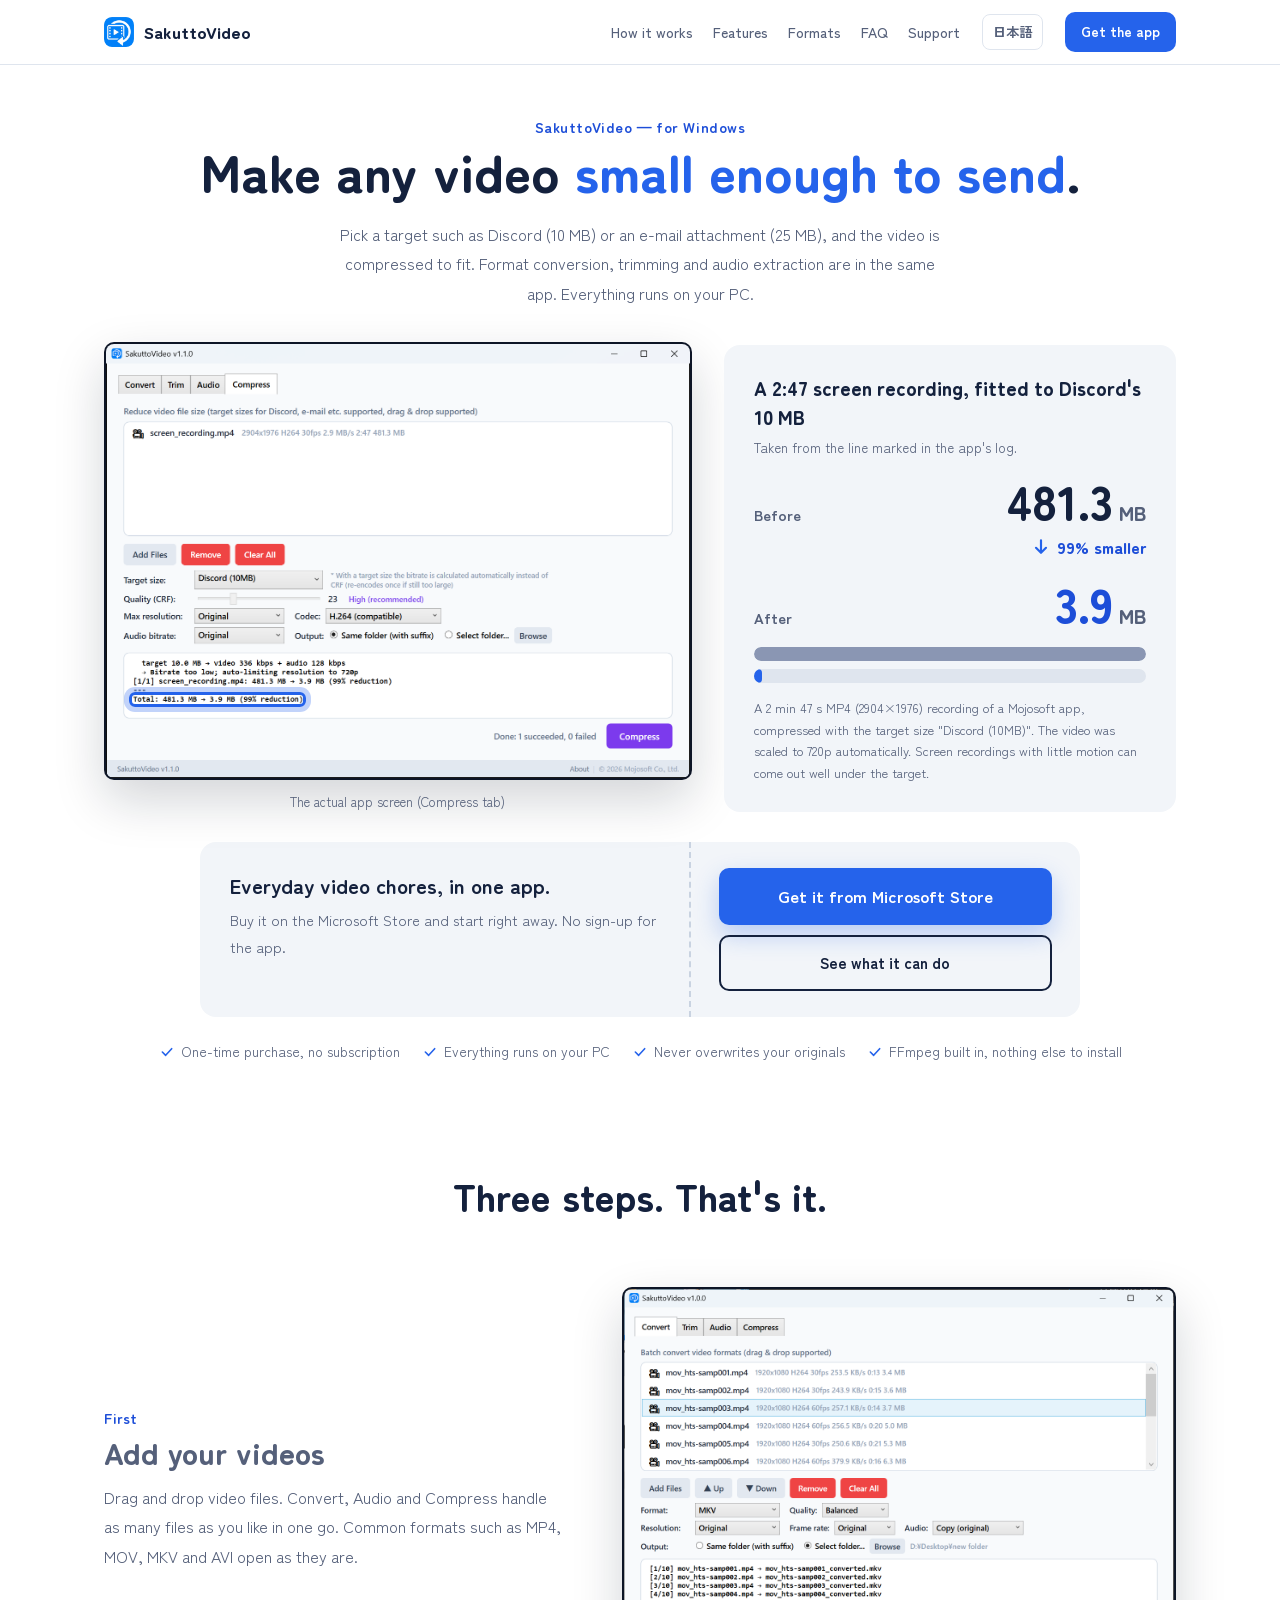
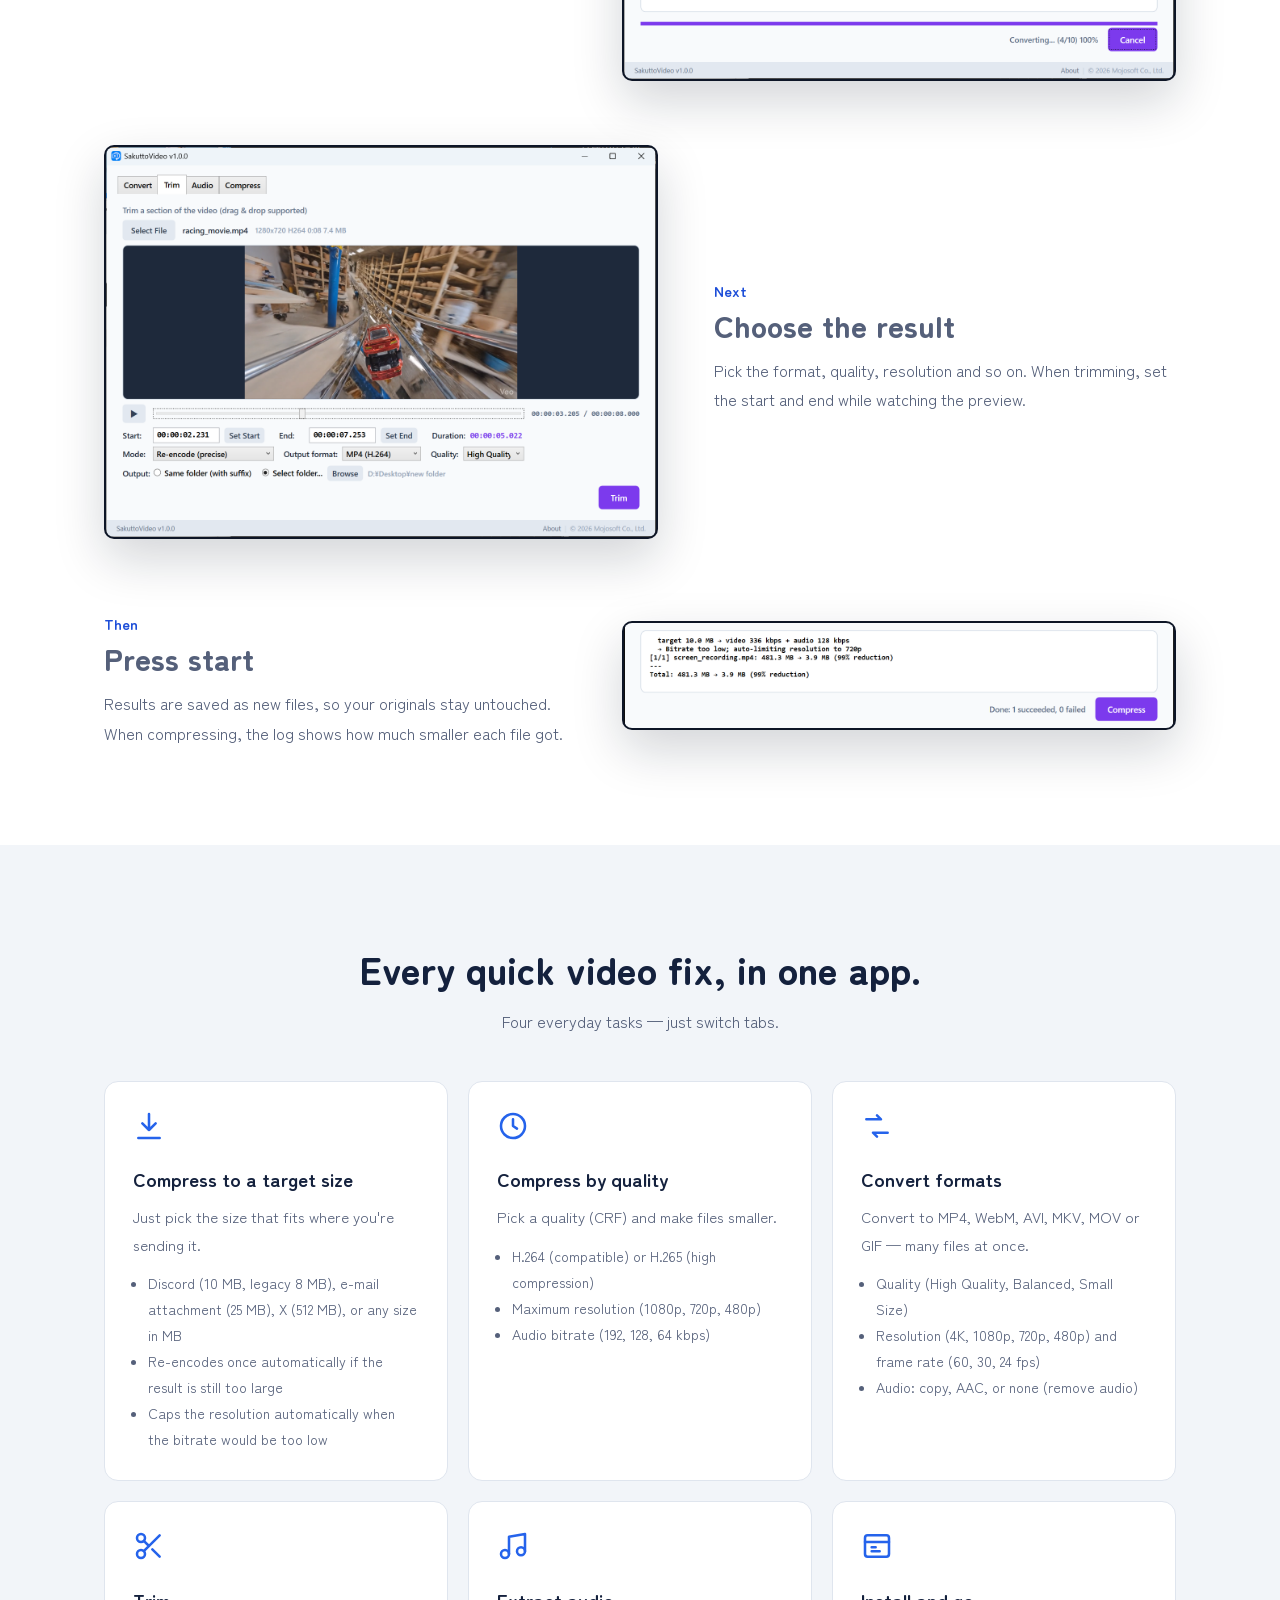
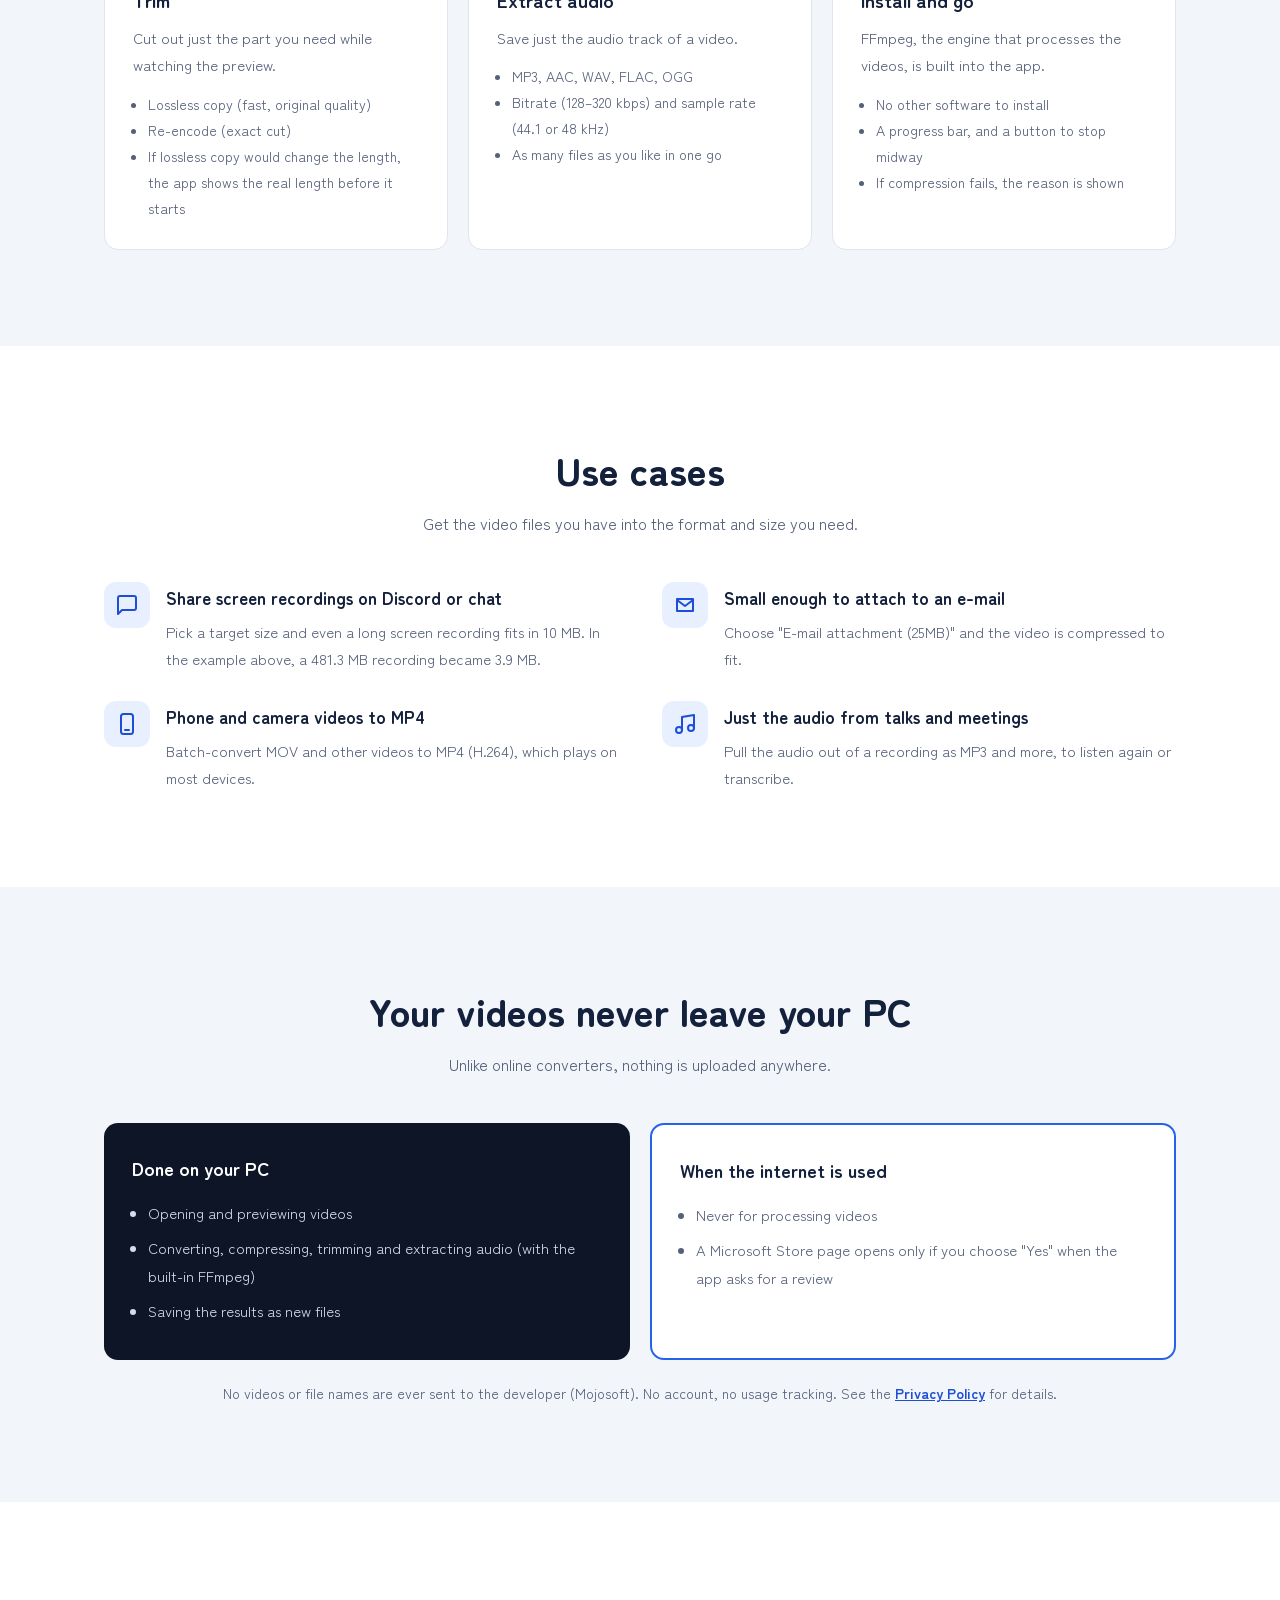
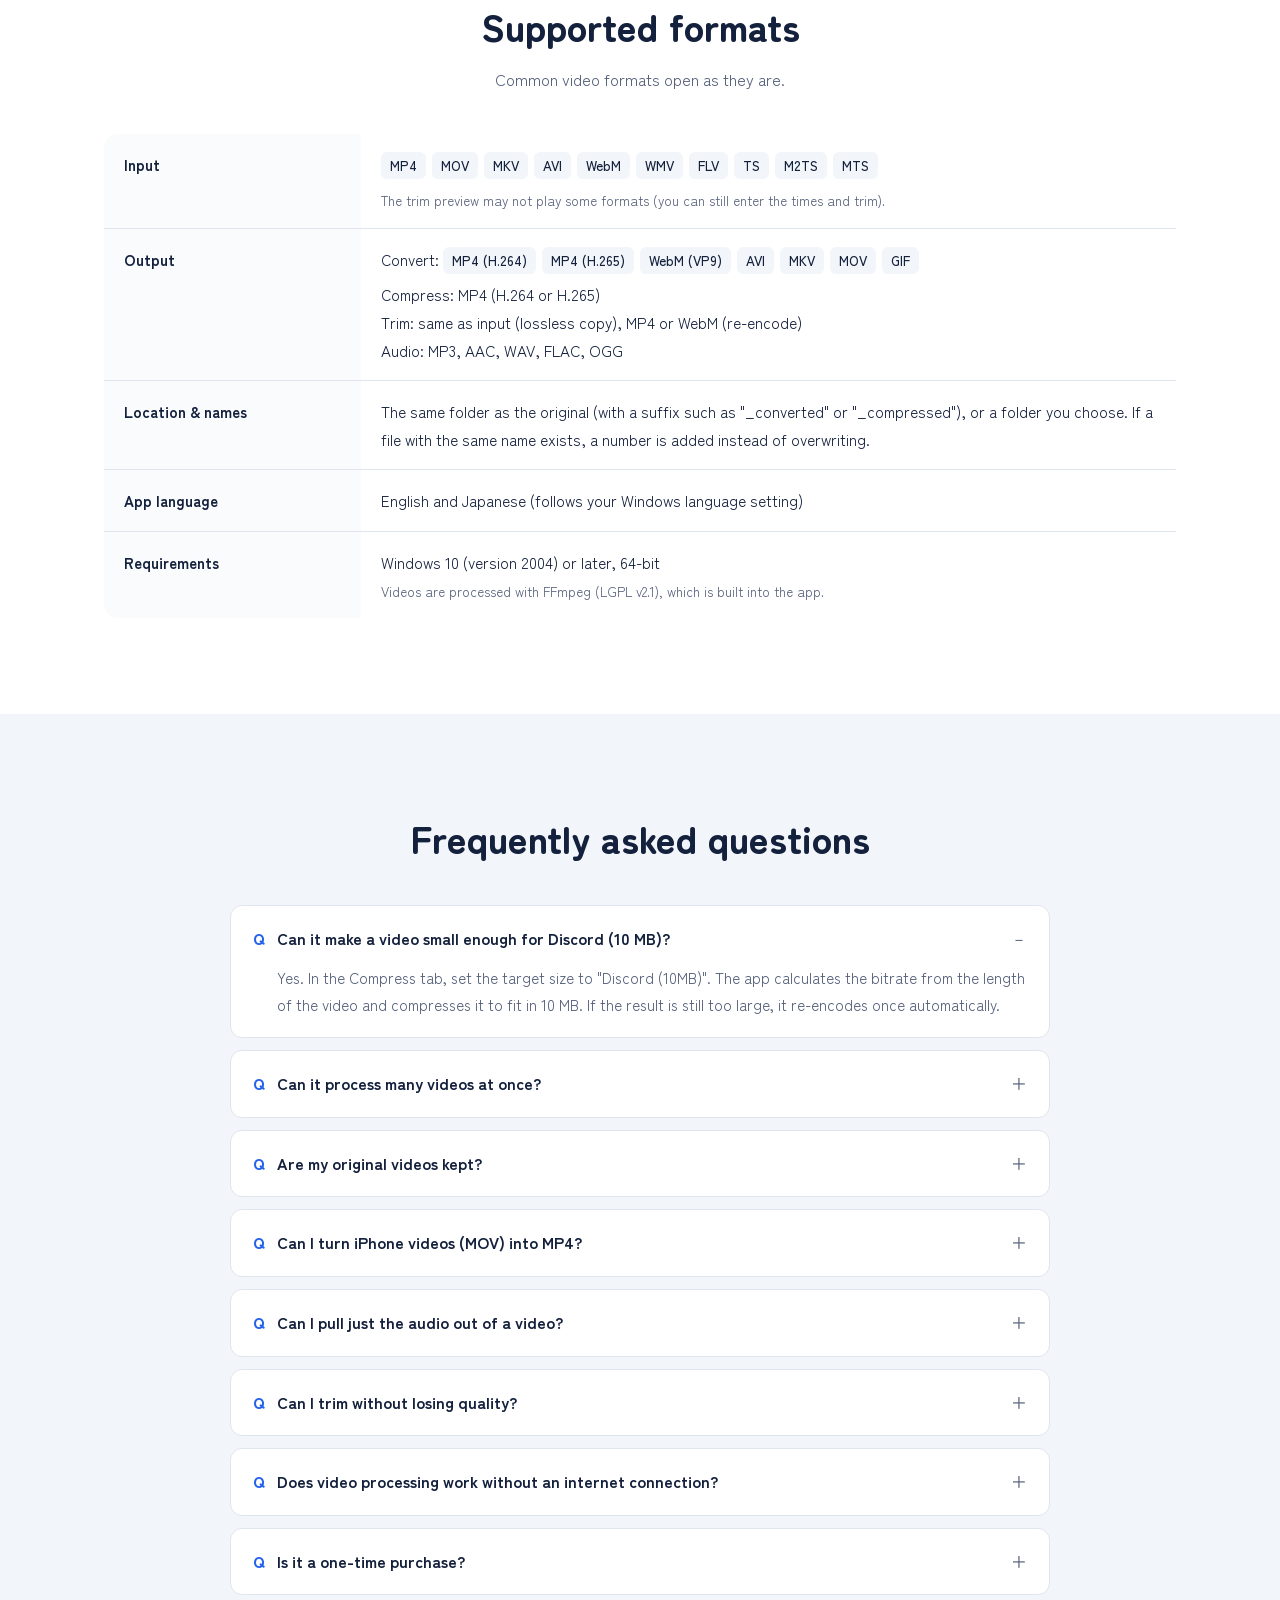
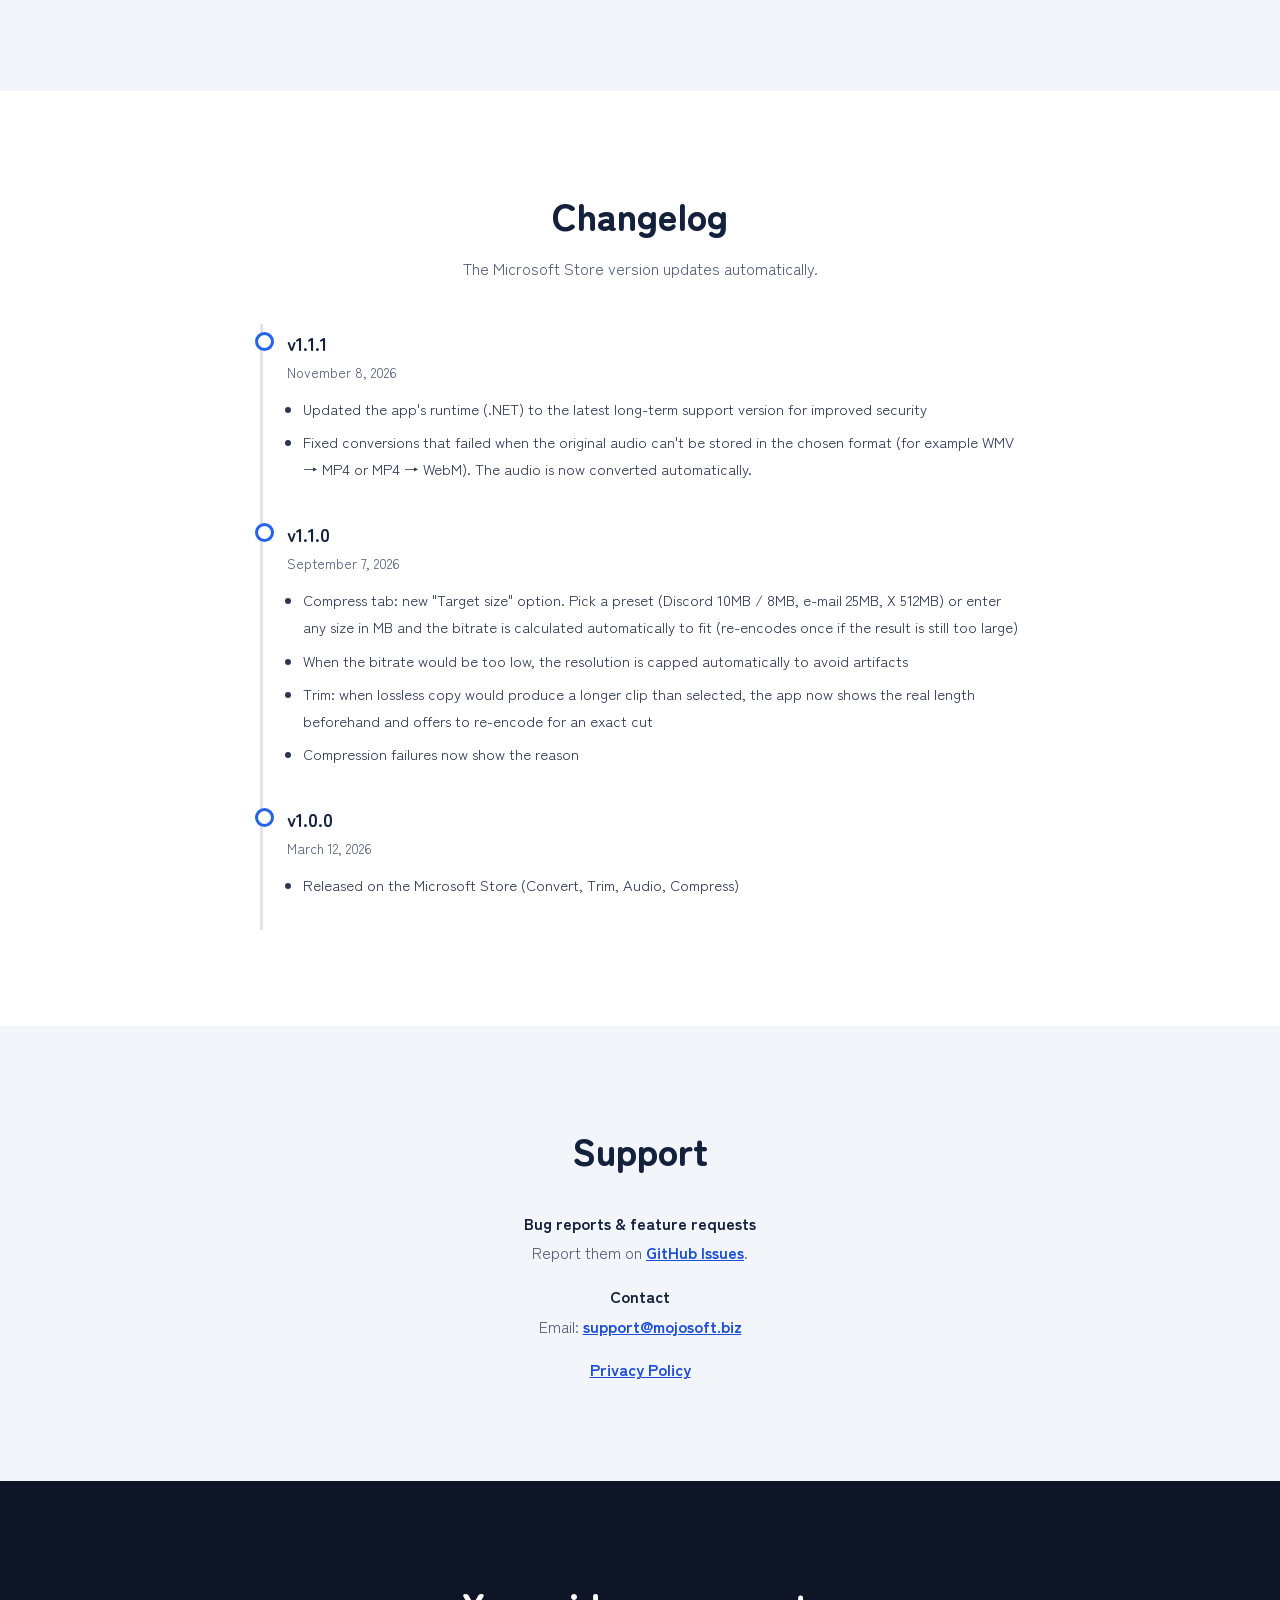
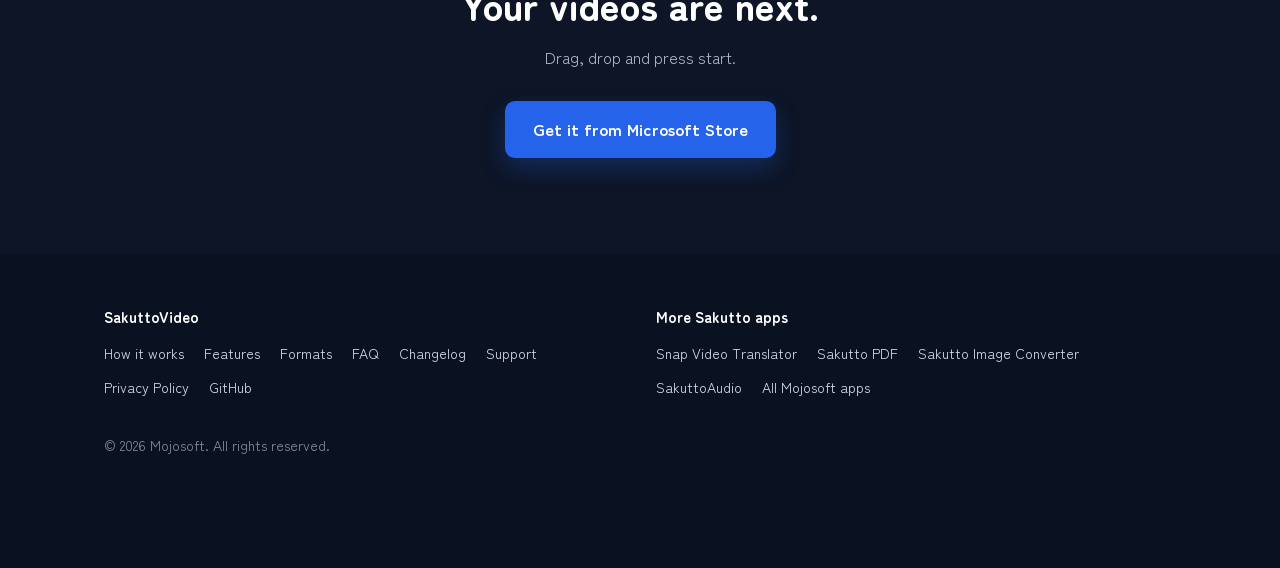
==== commit 68002fa2: "docs(lp): 更新履歴に v1.1.1 を追加（Store の認定の後に main へ） Co-Authored-By: Claude Opus 5.5 <noreply@anthropic.c" ====
--- a/en/index.html
+++ b/en/index.html
@@ -218,6 +218,13 @@
   <div class="center"><h2 class="h2">Changelog</h2><p class="sub">The Microsoft Store version updates automatically.</p></div>
   <div class="log">
     <article>
+      <h3>v1.1.1</h3><time datetime="2026-11-08">November 8, 2026</time>
+      <ul>
+        <li>Updated the app's runtime (.NET) to the latest long-term support version for improved security</li>
+        <li>Fixed conversions that failed when the original audio can't be stored in the chosen format (for example WMV → MP4 or MP4 → WebM). The audio is now converted automatically.</li>
+      </ul>
+    </article>
+    <article>
       <h3>v1.1.0</h3><time datetime="2026-09-07">September 7, 2026</time>
       <ul>
         <li>Compress tab: new "Target size" option. Pick a preset (Discord 10MB / 8MB, e-mail 25MB, X 512MB) or enter any size in MB and the bitrate is calculated automatically to fit (re-encodes once if the result is still too large)</li>
